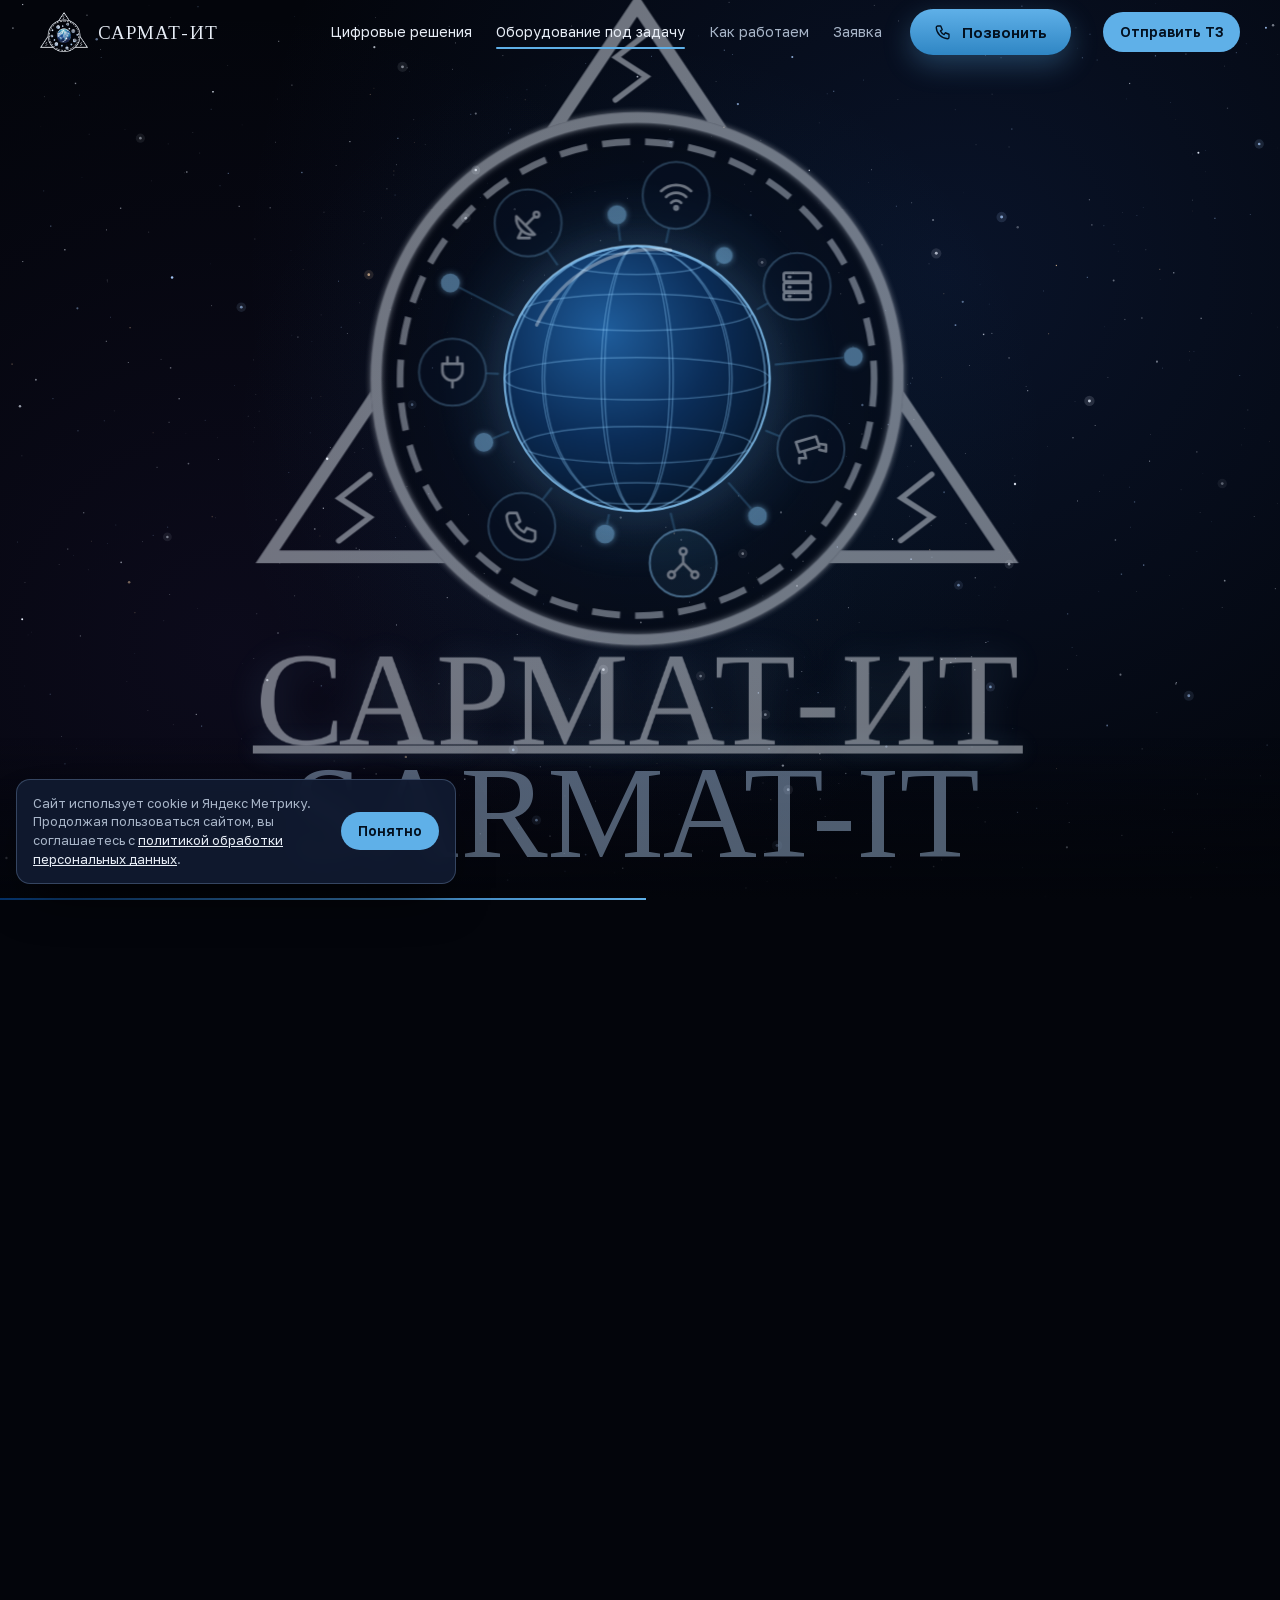
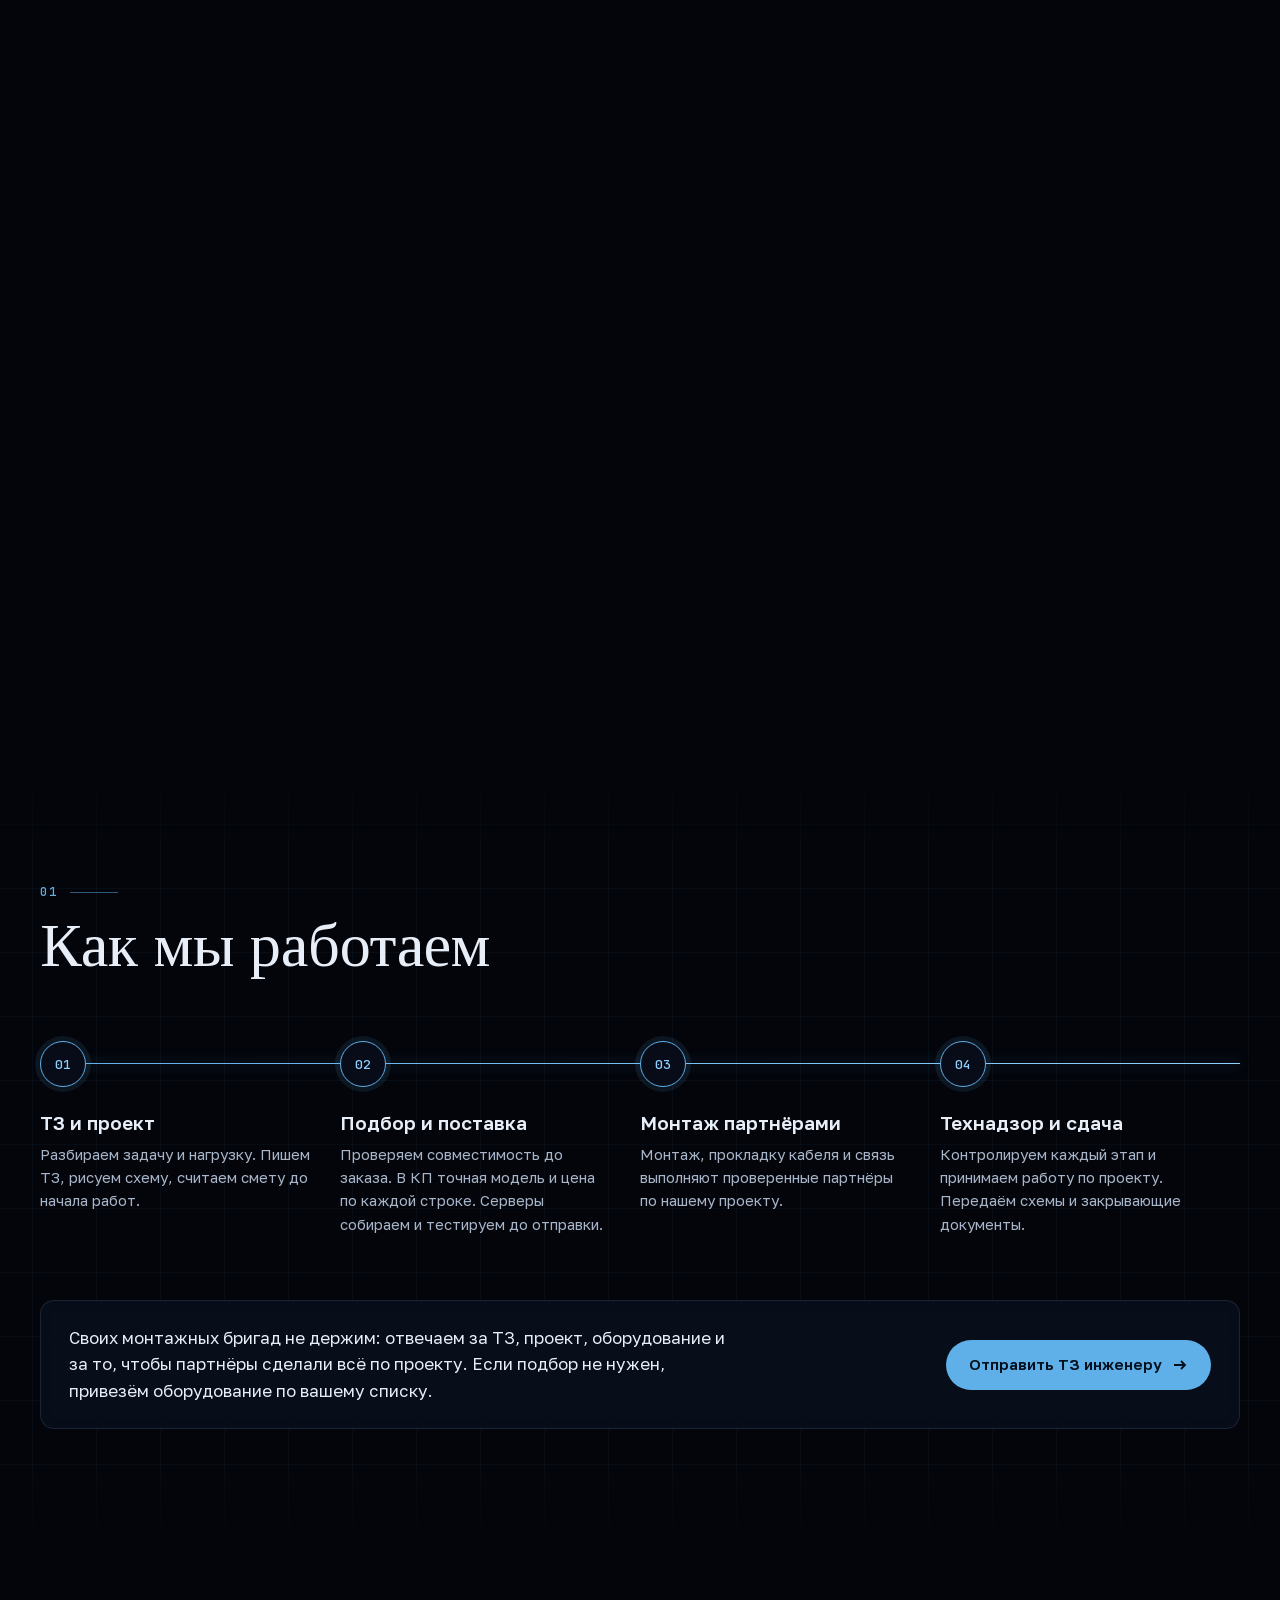
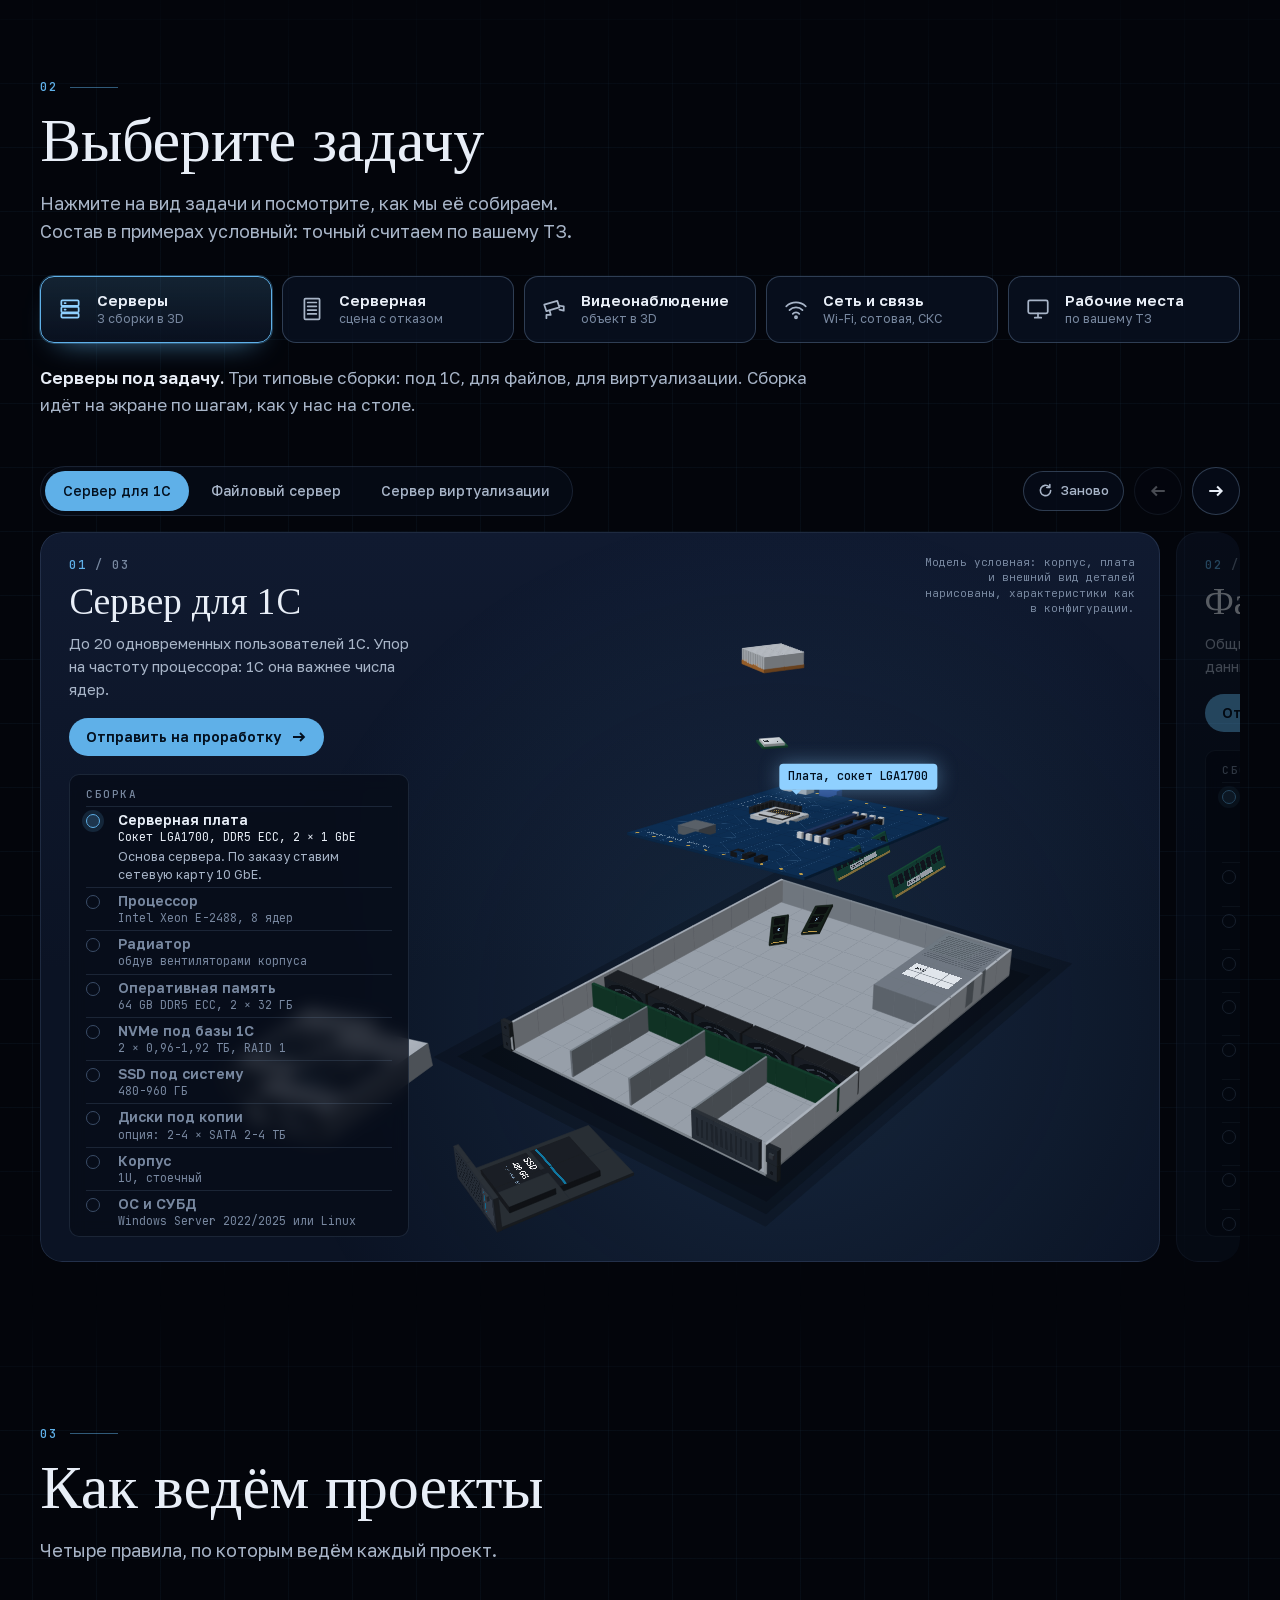
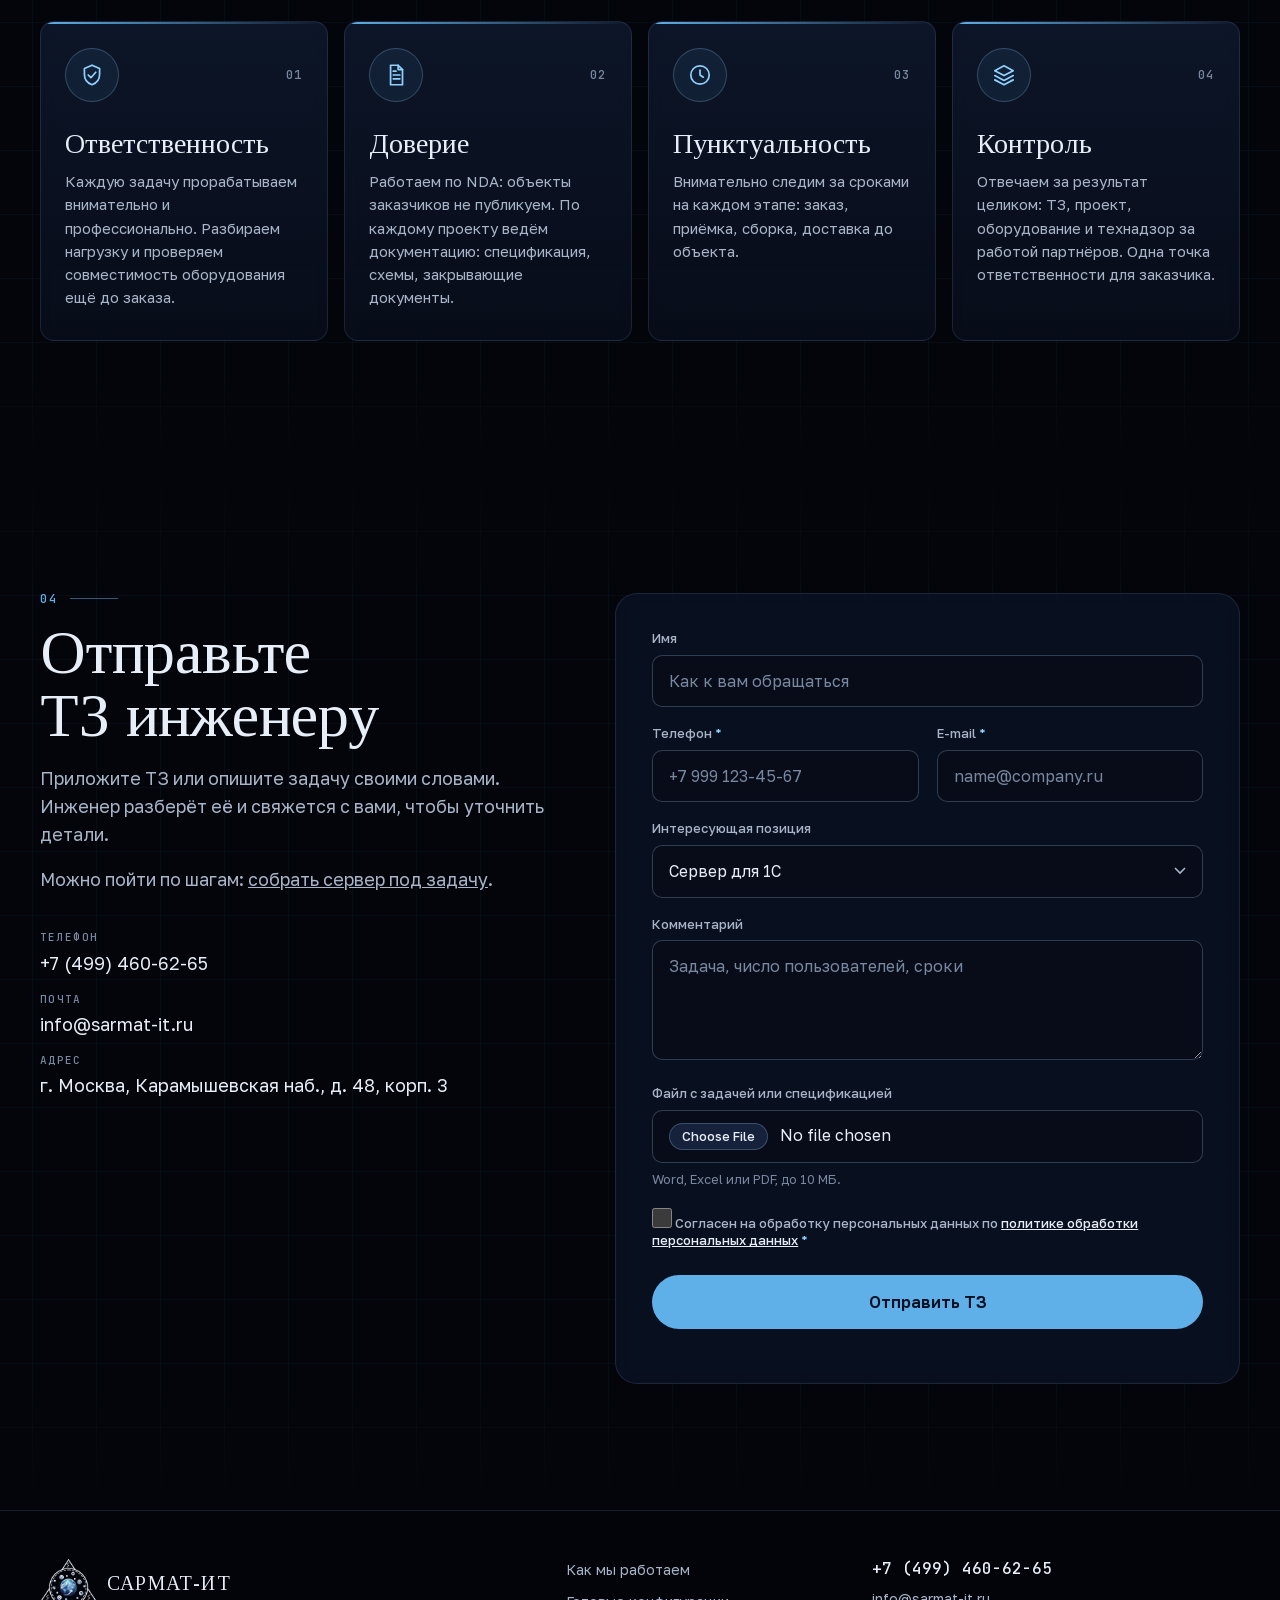
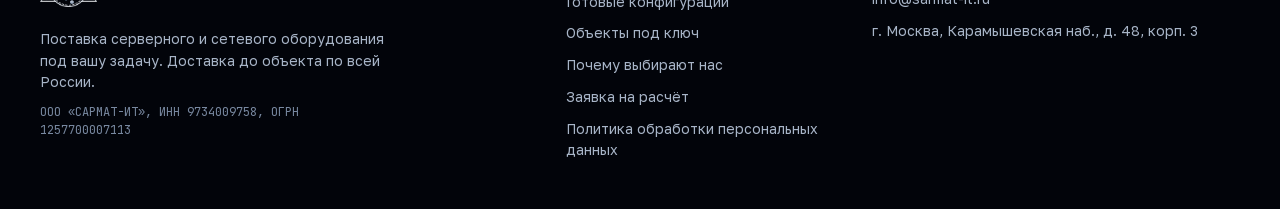
==== oborudovanie/index.html @ 5f70db78 "Превью сайта hub-2026-11 (22.11.2026) Источник: сайт/mockups/hub-2026-11/site в sarmat-it-management" ====
<!doctype html>
<html lang="ru">
<head>
<meta name="robots" content="noindex, nofollow">
<meta charset="utf-8">
<meta name="viewport" content="width=device-width,initial-scale=1,viewport-fit=cover">
<title>Сармат-ИТ: оборудование под задачу компании</title>
<meta name="description" content="Оборудование под задачу компании: серверы, серверная, видеонаблюдение, сеть и связь, рабочие места. Пишем ТЗ и проект, подбираем и поставляем, ведём технадзор за монтажом.">
<meta name="theme-color" content="#03050b">
<link rel="icon" href="favicon.ico" sizes="16x16 32x32 48x48">
<link rel="icon" href="favicon.png" type="image/png" sizes="120x120">
<link rel="apple-touch-icon" href="apple-touch-icon.png">
<script>document.documentElement.classList.add('js')</script>
<link rel="preload" href="fonts/tinos-cyrillic.woff2" as="font" type="font/woff2" crossorigin>
<link rel="preload" href="fonts/golos-text-cyrillic.woff2" as="font" type="font/woff2" crossorigin>
<link rel="stylesheet" href="styles.css?v=02ed45ba">
<script src="cookie.js?v=7b3fe5ad" defer></script>
<script>
/* hub-2026-11: пришли с другой страницы. Логотип перехода встаёт ровно на место логотипа этой страницы
   (он сразу собран, main.js: intro), дальше обычный путь: прокрутка ведёт в глобус и вниз к Земле */
window.SarmatPage = { arrive(logo, ov) {
  const own = document.querySelector('.si-logo');
  const m = own && scrollY < 40 && /translate\(([-\d.]+)px, ([-\d.]+)px\) scale\(([-\d.]+)\)/.exec(own.style.transform || '');
  ov.clear();
  if (!m) { ov.end(); return; }
  if (own) own.style.opacity = 0;
  logo.glide(+m[3], +m[1], +m[2], 700).then(() => { if (own) own.style.opacity = ''; ov.end(); });
} };
</script>
<script src="tasks.js?v=1" defer></script>
<script src="main.js?v=38cb4204" defer></script>
<script>try{if(sessionStorage.getItem('sarmat-transit')){document.documentElement.classList.add('tr-in');window.__trArrive=1}}catch(e){}setTimeout(function(){document.documentElement.classList.remove('tr-in')},2000)</script>
<link rel="stylesheet" href="../transit.css?v=2">
<script src="../sarmat-logo.js?v=1" defer></script>
<script src="../transit.js?v=2" defer></script>
</head>
<body>

<canvas id="sky" aria-hidden="true"></canvas>

<header class="hdr" id="hdr">
  <div class="hdr-in">
    <a class="brand" href="../index.html" aria-label="Сармат-ИТ, на главную">
      <img src="img/logo.png?v=09bfd983" width="48" height="40" alt="" decoding="async">
      <span>САРМАТ-ИТ</span>
    </a>
    <nav class="nav" aria-label="Разделы">
      <a class="nav-dir" href="../solutions.html">Цифровые решения</a>
      <a class="nav-dir nav-cur" href="#tasks" aria-current="page">Оборудование под задачу</a>
      <a href="#process">Как работаем</a>
      <a href="#request">Заявка</a>
    </nav>
    <!-- Вместо номера одна кнопка: нажатие сразу набирает номер -->
    <a class="hdr-call" href="tel:+74994606265" aria-label="Позвонить: +7 (499) 460-62-65">
      <svg viewBox="0 0 24 24" fill="none" stroke="currentColor" stroke-width="1.8" stroke-linecap="round" stroke-linejoin="round" aria-hidden="true"><path d="M5 4h4l2 5-2.5 1.5a11 11 0 0 0 5 5L15 13l5 2v4a2 2 0 0 1-2 2A16 16 0 0 1 3 6a2 2 0 0 1 2-2z"/></svg>
      <span>Позвонить</span>
    </a>
    <a class="btn btn-primary btn-sm hdr-req" href="#request"><span class="lg">Отправить ТЗ</span><span class="sm">ТЗ</span></a>
  </div>
</header>

<main>
  <!-- 1. HERO -->
  <section class="hero" id="hero" aria-label="Сармат-ИТ">
    <div class="si-track">
      <div class="si-stage">
        <!-- Спуск: после сборки логотипа камера влетает в глобус эмблемы и садится на Землю, в Москве -->
        <canvas class="ds-cv" aria-hidden="true"></canvas>
        <div class="si-logo" aria-hidden="true"></div>
        <div class="hero-foot"><h1 class="hero-line">Оборудование под задачу компании</h1></div>
        <div class="ds-caps" aria-hidden="true">
          <p class="ds-cap"><span class="ds-eyebrow">География</span><span class="ds-line">Доставка до объекта по всей России</span></p>
          <p class="ds-cap"><span class="ds-eyebrow">55°45′ с. ш., 37°37′ в. д.</span><span class="ds-line">Москва</span></p>
          <p class="ds-cap ds-cap-land"><span class="ds-eyebrow">Посадка</span><span class="ds-line">Ближе к делу</span></p>
        </div>
        <!-- Подсказка появляется, когда логотип собрался. Жест или нажатие проигрывает главу до «Как мы работаем» (main.js, hero) -->
        <button class="si-hint" type="button" aria-label="Дальше: как мы работаем">
          <span class="si-hint-ico" aria-hidden="true"><i></i><i></i><i></i></span>
          <span class="si-hint-txt t-touch" aria-hidden="true">Проведите снизу вверх</span>
          <span class="si-hint-txt t-mouse" aria-hidden="true">Листайте вниз</span>
        </button>
        <div class="si-bar" aria-hidden="true"></div>
      </div>
    </div>
  </section>
  <div class="first-screen-end" id="firstScreenEnd" aria-hidden="true"></div>

  <!-- 2. PROCESS -->
  <section class="sec" id="process" aria-labelledby="process-title">
    <div class="wrap">
      <div class="eyebrow" aria-hidden="true">01</div>
      <h2 class="h2" id="process-title">Как мы работаем</h2>
      <ol class="steps4" id="steps4">
        <li class="st"><div class="num" aria-hidden="true">01</div><h3>ТЗ и проект</h3><p>Разбираем задачу и нагрузку. Пишем ТЗ, рисуем схему, считаем смету до начала работ.</p></li>
        <li class="st"><div class="num" aria-hidden="true">02</div><h3>Подбор и поставка</h3><p>Проверяем совместимость до заказа. В КП точная модель и цена по каждой строке. Серверы собираем и тестируем до отправки.</p></li>
        <li class="st"><div class="num" aria-hidden="true">03</div><h3>Монтаж партнёрами</h3><p>Монтаж, прокладку кабеля и связь выполняют проверенные партнёры по нашему проекту.</p></li>
        <li class="st"><div class="num" aria-hidden="true">04</div><h3>Технадзор и сдача</h3><p>Контролируем каждый этап и принимаем работу по проекту. Передаём схемы и закрывающие документы.</p></li>
      </ol>
      <div class="deliv">
        <p>Своих монтажных бригад не держим: отвечаем за ТЗ, проект, оборудование и за то, чтобы партнёры сделали всё по проекту. Если подбор не нужен, привезём оборудование по вашему списку.</p>
        <a class="btn btn-primary" href="#request">Отправить ТЗ инженеру <svg viewBox="0 0 16 16" aria-hidden="true"><path d="M2 8h11M9 4l4 4-4 4" fill="none" stroke="currentColor" stroke-width="1.8"/></svg></a>
      </div>
    </div>
  </section>

  <!-- 3. ВИДЫ ЗАДАЧ. Переключатель: нажали вид задачи, ниже открываются наши сборки (tasks.js).
       Серверы, серверная и видео: 3D-сцены боевого сайта. Сеть и связь, рабочие места: схема и состав работ.
       Монтаж, прокладка, сеть и связь у партнёров, наша роль ТЗ, проект, поставка, технадзор (Антон, 22.11.2026) -->
  <section class="sec sec-catalog" id="tasks" aria-labelledby="tasks-title">
    <div class="wrap">
      <div class="eyebrow" aria-hidden="true">02</div>
      <h2 class="h2" id="tasks-title">Выберите задачу</h2>
      <p class="lede">Нажмите на вид задачи и посмотрите, как мы её собираем. Состав в примерах условный: точный считаем по вашему ТЗ.</p>
      <div class="tk-tabs" role="tablist" aria-label="Виды задач">
        <button class="tk-tab" type="button" role="tab" id="tab-catalog" aria-controls="catalog" aria-selected="true"><svg viewBox="0 0 24 24" aria-hidden="true"><rect x="4" y="4" width="16" height="5" rx="1"/><rect x="4" y="10" width="16" height="5" rx="1"/><rect x="4" y="16" width="16" height="4" rx="1"/><path d="M7 6.5h1M7 12.5h1"/></svg><b>Серверы</b><span>3 сборки в 3D</span></button>
        <button class="tk-tab" type="button" role="tab" id="tab-turnkey" aria-controls="turnkey" aria-selected="false" tabindex="-1"><svg viewBox="0 0 24 24" aria-hidden="true"><rect x="5" y="2.5" width="14" height="19" rx="1"/><path d="M8 6h8M8 9.5h8M8 13h8M8 16.5h8"/></svg><b>Серверная</b><span>сцена с отказом</span></button>
        <button class="tk-tab" type="button" role="tab" id="tab-video" aria-controls="video" aria-selected="false" tabindex="-1"><svg viewBox="0 0 24 24" aria-hidden="true"><path d="M3 8l12-3.5 2 6L5 14z"/><path d="M17 9l4 .5v4l-4-1"/><path d="M8 13.5l1 4H5v3"/></svg><b>Видеонаблюдение</b><span>объект в 3D</span></button>
        <button class="tk-tab" type="button" role="tab" id="tab-net" aria-controls="net" aria-selected="false" tabindex="-1"><svg viewBox="0 0 24 24" aria-hidden="true"><path d="M3 9.5a13 13 0 0 1 18 0"/><path d="M6 13a8.5 8.5 0 0 1 12 0"/><path d="M9 16.5a4 4 0 0 1 6 0"/><circle cx="12" cy="19.6" r="1"/></svg><b>Сеть и связь</b><span>Wi-Fi, сотовая, СКС</span></button>
        <button class="tk-tab" type="button" role="tab" id="tab-workplaces" aria-controls="workplaces" aria-selected="false" tabindex="-1"><svg viewBox="0 0 24 24" aria-hidden="true"><rect x="3" y="4" width="18" height="12" rx="1.5"/><path d="M9 20h6M12 16v4"/></svg><b>Рабочие места</b><span>по вашему ТЗ</span></button>
      </div>

      <div class="tk-panel" id="catalog" role="tabpanel" aria-labelledby="tab-catalog">
        <p class="tk-lede"><b>Серверы под задачу.</b> Три типовые сборки: под 1С, для файлов, для виртуализации. Сборка идёт на экране по шагам, как у нас на столе.</p>
      <!-- Галерея: вкладки и стрелки строит main.js (gallery). Все карточки: одна и та же 3D-сцена (serverScene), модели и тайминги в SCENES.
           Сборка идёт сама, когда карточка открыта и на экране. Без JS карточки стоят списком, шаги видны.
           Источники характеристик: mockups/configurations.md -->
      <div class="gal" id="gal1" aria-label="Готовые конфигурации">
        <div class="gal-view"><div class="gal-track">
        <!-- card 1. Конфигурация от Антона 29.09.2026: 8-12 ядер от 3,0 ГГц, 64 ГБ ECC (до 128), 2 × NVMe под базы, SSD под ОС, опционально SATA под копии, 2 × 1 GbE.
             Процессор для модели: Xeon E-2488 (intel.com: 8/16, 3,2-5,6 ГГц, 24 МБ, 95 Вт, LGA1700, DDR5-4800 ECC, до 128 ГБ). Корпус 1U условный -->
        <article class="gal-card sc" id="card1" data-tab="Сервер для 1С" data-short="1С" data-scene="c1" aria-labelledby="card1-title">
          <canvas role="img" aria-label="Трёхмерная модель сервера для 1С: детали встают на места по шагам"></canvas>
          <div class="bar" aria-hidden="true"></div>
          <p class="model-note">Модель условная: корпус, плата и внешний вид деталей нарисованы, характеристики как в конфигурации.</p>
          <div class="sc-side">
            <div class="sc-head">
              <div class="card-num">01 <span>/ 03</span></div>
              <h3 class="card-title" id="card1-title">Сервер для 1С</h3>
              <p class="card-desc">До 20 одновременных пользователей 1С. Упор на частоту процессора: 1С она важнее числа ядер.</p>
              <button class="btn btn-primary btn-sm js-pick" type="button" data-pos="Сервер для 1С">Отправить на проработку <svg viewBox="0 0 16 16" aria-hidden="true"><path d="M2 8h11M9 4l4 4-4 4" fill="none" stroke="currentColor" stroke-width="1.8"/></svg></button>
            </div>
            <div class="build">
              <h4 class="build-title">Сборка</h4>
              <ol class="steps">
                <li class="step" data-key="board"><div class="dot" aria-hidden="true"></div><div><b>Серверная плата</b><span>Сокет LGA1700, DDR5 ECC, 2 × 1 GbE</span></div><small>Основа сервера. По заказу ставим сетевую карту 10 GbE.</small></li>
                <li class="step" data-key="cpu"><div class="dot" aria-hidden="true"></div><div><b>Процессор</b><span>Intel Xeon E-2488, 8 ядер</span></div><small>8 ядер, 16 потоков, 3,2-5,6 ГГц. Под задачу подойдёт и Xeon Silver или Gold на 8-12 ядер от 3 ГГц.</small></li>
                <li class="step" data-key="cooler"><div class="dot" aria-hidden="true"></div><div><b>Радиатор</b><span>обдув вентиляторами корпуса</span></div><small>Держит высокую частоту процессора под нагрузкой 1С.</small></li>
                <li class="step" data-key="ram"><div class="dot" aria-hidden="true"></div><div><b>Оперативная память</b><span>64 GB DDR5 ECC, 2 × 32 ГБ</span></div><small>ECC исправляет ошибки памяти на лету. Расширяется до 128 ГБ.</small></li>
                <li class="step" data-key="nvme"><div class="dot" aria-hidden="true"></div><div><b>NVMe под базы 1С</b><span>2 × 0,96-1,92 ТБ, RAID 1</span></div><small>Базы и файлы 1С на быстрых дисках в зеркале: отказ одного не останавливает работу.</small></li>
                <li class="step" data-key="ssd"><div class="dot" aria-hidden="true"></div><div><b>SSD под систему</b><span>480-960 ГБ</span></div><small>Операционная система отдельно от баз.</small></li>
                <li class="step" data-key="hdd"><div class="dot" aria-hidden="true"></div><div><b>Диски под копии</b><span>опция: 2-4 × SATA 2-4 ТБ</span></div><small>Резервные копии баз хранятся на отдельных дисках.</small></li>
                <li class="step" data-key="lid"><div class="dot" aria-hidden="true"></div><div><b>Корпус</b><span>1U, стоечный</span></div><small>Крышка закрыта, сервер готов к установке в стойку.</small></li>
                <li class="step" data-key="os"><div class="dot" aria-hidden="true"></div><div><b>ОС и СУБД</b><span>Windows Server 2022/2025 или Linux</span></div><small>СУБД PostgreSQL или MS SQL, по лицензии заказчика.</small></li>
              </ol>
            </div>
          </div>
          <div class="tag" aria-hidden="true"></div>
          <div class="boot" aria-hidden="true">
            <div class="os">1С:Предприятие <em class="bootState">загрузка</em></div>
            <div class="pbar"><i></i></div>
            <div class="bootText">Подготовка системы</div>
            <ul class="bootList"></ul>
          </div>
        </article>

        <!-- card 2. Примерная конфигурация под сайт, 28.09.2026. E-2336: intel.com. RAID 10 вместо RAID 5: правка Антона 29.09.2026. Открыто: ОС -->
        <article class="gal-card sc" id="card2" data-tab="Файловый сервер" data-short="Файловый" data-scene="fs" aria-labelledby="card2-title">
          <canvas role="img" aria-label="Трёхмерная модель файлового сервера: детали встают на места по шагам, в конце показан отказ и замена диска"></canvas>
          <div class="bar" aria-hidden="true"></div>
          <p class="model-note">Модель условная: корпус, плата и внешний вид деталей нарисованы, характеристики как в конфигурации.</p>
          <div class="sc-side">
            <div class="sc-head">
              <div class="card-num">02 <span>/ 03</span></div>
              <h3 class="card-title" id="card2-title">Файловый сервер</h3>
              <p class="card-desc">Общие папки для офиса. 16 ТБ под файлы, данные сохраняются при отказе диска.</p>
              <button class="btn btn-primary btn-sm js-pick" type="button" data-pos="Файловый сервер">Отправить на проработку <svg viewBox="0 0 16 16" aria-hidden="true"><path d="M2 8h11M9 4l4 4-4 4" fill="none" stroke="currentColor" stroke-width="1.8"/></svg></button>
            </div>
            <div class="build">
              <h4 class="build-title">Сборка</h4>
              <ol class="steps">
                <li class="step" data-key="board"><div class="dot" aria-hidden="true"></div><div><b>Серверная плата</b><span>Чипсет C252, сокет LGA1200, 2 канала DDR4</span></div><small>Основа сервера в корпусе 2U на 8 дисков.</small></li>
                <li class="step" data-key="cpu"><div class="dot" aria-hidden="true"></div><div><b>Процессор и радиатор</b><span>Intel Xeon E-2336, 6 ядер</span></div><small>6 ядер, 12 потоков, 2,9-4,8 ГГц. Поддерживает память ECC.</small></li>
                <li class="step" data-key="ram"><div class="dot" aria-hidden="true"></div><div><b>Оперативная память</b><span>32 GB DDR4 ECC, 2 × 16 ГБ</span></div><small>По модулю на каждый из двух каналов процессора, без потери пропускной способности.</small></li>
                <li class="step" data-key="raid"><div class="dot" aria-hidden="true"></div><div><b>RAID-контроллер</b><span>Аппаратный, с кэшем</span></div><small>Собирает диски в массив без нагрузки на процессор. Кэш защищён от отключения питания.</small></li>
                <li class="step" data-key="nic"><div class="dot" aria-hidden="true"></div><div><b>Сетевая карта</b><span>2 × 10 Гбит/с</span></div><small>Два порта: можно объединить для скорости или развести на два коммутатора.</small></li>
                <li class="step" data-key="ssd"><div class="dot" aria-hidden="true"></div><div><b>Системные SSD</b><span>2 × 480 GB, RAID 1</span></div><small>Windows на зеркале из двух SSD. Отказ одного не останавливает сервер.</small></li>
                <li class="step" data-key="hdd"><div class="dot" aria-hidden="true"></div><div><b>Диски под файлы</b><span>4 × 8 TB HDD, RAID 10</span></div><small>16 ТБ под файлы. Переживает отказ любого диска, после замены массив восстанавливается быстрее, чем RAID 5. 4 отсека свободны.</small></li>
                <li class="step" data-key="psu"><div class="dot" aria-hidden="true"></div><div><b>Блоки питания</b><span>2 шт, горячая замена</span></div><small>Если один блок откажет, сервер работает на втором. Замена без выключения.</small></li>
                <li class="step" data-key="lid"><div class="dot" aria-hidden="true"></div><div><b>Корпус</b><span>2U, стоечный</span></div><small>Крышка закрыта, сервер готов к установке в стойку.</small></li>
                <li class="step" data-key="os"><div class="dot" aria-hidden="true"></div><div><b>Windows Server 2025</b><span>общие папки, теневые копии</span></div><small>Доступ по отделам. Прошлую версию файла сотрудник восстанавливает сам.</small></li>
              </ol>
            </div>
          </div>
          <div class="tag" aria-hidden="true"></div>
          <div class="boot" aria-hidden="true">
            <div class="os">Windows Server 2025 <em class="bootState">загрузка</em></div>
            <div class="pbar"><i></i></div>
            <div class="bootText">Подготовка системы</div>
            <ul class="bootList"></ul>
          </div>
        </article>

        <!-- card 3. Основа: узел Hyper-V из нашей сделки 09.2026 (docs/03-deals/.../конфигурация.md). Память и ВМ по расчёту Антона 29.09.2026: 8 + 32 + 48 = 88 ГБ, с запасом 128 ГБ. Имя заказчика на сайт не выносим -->
        <article class="gal-card sc" id="card3" data-tab="Сервер виртуализации" data-short="Виртуализация" data-scene="vs" aria-labelledby="card3-title">
          <canvas role="img" aria-label="Трёхмерная модель сервера виртуализации: детали встают на места, в конце над сервером появляются виртуальные машины"></canvas>
          <div class="bar" aria-hidden="true"></div>
          <p class="model-note">Модель условная: корпус, плата и внешний вид деталей нарисованы, характеристики как в конфигурации.</p>
          <div class="sc-side">
            <div class="sc-head">
              <div class="card-num">03 <span>/ 03</span></div>
              <h3 class="card-title" id="card3-title">Сервер виртуализации</h3>
              <p class="card-desc">Домен, сервер 1С и СУБД на одном сервере, каждая система в своей виртуальной машине. 16 быстрых ядер, второй процессор и память добавляются без замены сервера.</p>
              <button class="btn btn-primary btn-sm js-pick" type="button" data-pos="Сервер виртуализации">Отправить на проработку <svg viewBox="0 0 16 16" aria-hidden="true"><path d="M2 8h11M9 4l4 4-4 4" fill="none" stroke="currentColor" stroke-width="1.8"/></svg></button>
            </div>
            <div class="build">
              <h4 class="build-title">Сборка</h4>
              <ol class="steps">
                <li class="step" data-key="board"><div class="dot" aria-hidden="true"></div><div><b>Двухпроцессорная плата</b><span>2 сокета, DDR5 RDIMM</span></div><small>Основа сервера 2U. Занят один сокет, второй оставлен под рост.</small></li>
                <li class="step" data-key="cpu"><div class="dot" aria-hidden="true"></div><div><b>Процессор и радиатор</b><span>Intel Xeon Gold 6544Y, 16 ядер</span></div><small>16 ядер, 32 потока, 3,6-4,1 ГГц: высокая частота на ядро нужна 1С. Под 270 Вт стоит усиленный радиатор.</small></li>
                <li class="step" data-key="ram"><div class="dot" aria-hidden="true"></div><div><b>Оперативная память</b><span>128 GB DDR5 ECC, 8 × 16 ГБ</span></div><small>Расчёт: машины 8 + 32 + 48 = 88 ГБ, с запасом 128 ГБ. По модулю на каждый из 8 каналов процессора.</small></li>
                <li class="step" data-key="boss"><div class="dot" aria-hidden="true"></div><div><b>Загрузочный модуль</b><span>2 × 960 GB NVMe M.2, RAID 1</span></div><small>Гипервизор на отдельном зеркале. Передние отсеки остаются под данные.</small></li>
                <li class="step" data-key="raid"><div class="dot" aria-hidden="true"></div><div><b>RAID-контроллер</b><span>С кэшем и защитой кэша</span></div><small>Держит массив под машины и базы. Кэш защищён от отключения питания.</small></li>
                <li class="step" data-key="nic"><div class="dot" aria-hidden="true"></div><div><b>Сеть</b><span>2 × 10/25 GbE SFP28</span></div><small>Трафик машин, реплики и резервных копий разводим по отдельным виртуальным сетям (VLAN).</small></li>
                <li class="step" data-key="ssd"><div class="dot" aria-hidden="true"></div><div><b>SSD под машины и базы</b><span>4 × 1,92 TB, RAID 10</span></div><small>3,84 ТБ, диски рассчитаны на частую перезапись под базы. 12 отсеков свободны. Резервные копии держим на отдельном хранилище, не на этом сервере.</small></li>
                <li class="step" data-key="psu"><div class="dot" aria-hidden="true"></div><div><b>Блоки питания</b><span>2 шт, горячая замена</span></div><small>Если один блок откажет, сервер работает на втором. Замена без выключения.</small></li>
                <li class="step" data-key="lid"><div class="dot" aria-hidden="true"></div><div><b>Корпус</b><span>2U, стоечный</span></div><small>Крышка закрыта, сервер готов к установке в стойку.</small></li>
                <li class="step" data-key="os"><div class="dot" aria-hidden="true"></div><div><b>3 виртуальные машины</b><span>Hyper-V, Windows Server 2025</span></div><small>Контроллер домена: 2 vCPU, 8 ГБ. Сервер 1С: 6 vCPU, 32 ГБ. СУБД PostgreSQL или MS SQL: 4 vCPU, 48 ГБ.</small></li>
              </ol>
            </div>
          </div>
          <div class="tag" aria-hidden="true"></div>
          <div class="boot" aria-hidden="true">
            <div class="os">Windows Server 2025, Hyper-V <em class="bootState">загрузка</em></div>
            <div class="pbar"><i></i></div>
            <div class="bootText">Подготовка системы</div>
            <ul class="bootList"></ul>
          </div>
        </article>
        </div></div>
      </div>
      </div>

      <div class="tk-panel" id="turnkey" role="tabpanel" aria-labelledby="tab-turnkey" hidden>
        <p class="tk-lede"><b>Серверная целиком.</b> Пример из нашего КП по ТЗ: стойка, серверы, хранилище копий, сеть и 50 рабочих мест. В конце сцены отказ одного сервера и переход на второй.</p>
        <div class="gal gal-one" id="gal2" aria-label="Серверная">
        <div class="gal-view"><div class="gal-track">
        <!-- card 4. Объект из нашего КП по ТЗ (сделка 2026-09, КП v3, схема «Архитектура» и таблица отказов). Заказчика, цены и даты на сайт не выносим.
             Факты: стойка 42U, ИБП онлайн 6 кВА, 2 сервера Hyper-V (16 ядер, 256 ГБ), NAS 2U 6 × 8 ТБ RAID 6 (32 ТБ, рост до 80), 2 коммутатора L3 10 GbE,
             межсетевой экран, 50 ПК. ВМ: DC01/DC02, APP01 (1С и файлы, Hyper-V Replica 5 мин), DB01/DB02 (PostgreSQL на Linux, потоковая реплика), MON01. Переключение при отказе вручную -->
        <article class="gal-card sc" id="card4" data-tab="Серверная" data-short="Серверная" data-scene="rk" aria-labelledby="card4-title">
          <canvas role="img" aria-label="Трёхмерная модель серверной: стойка заполняется оборудованием, подключаются рабочие места, в конце отказ одного сервера и запуск копии на втором"></canvas>
          <div class="bar" aria-hidden="true"></div>
          <p class="model-note">Модель условная: пропорции и внешний вид оборудования нарисованы, состав как в КП.</p>
          <div class="sc-side">
            <div class="sc-head">
              
              <h3 class="card-title" id="card4-title">Серверная под ключ</h3>
              <p class="card-desc">Пример из нашего КП по ТЗ: 50 рабочих мест, 1С на 20 пользователей. Запас до 200 пользователей без замены серверов.</p>
              <button class="btn btn-primary btn-sm js-pick" type="button" data-pos="Серверная под ключ">Отправить на проработку <svg viewBox="0 0 16 16" aria-hidden="true"><path d="M2 8h11M9 4l4 4-4 4" fill="none" stroke="currentColor" stroke-width="1.8"/></svg></button>
            </div>
            <div class="build">
              <h4 class="build-title">Монтаж</h4>
              <ol class="steps">
                <li class="step" data-key="rack"><div class="dot" aria-hidden="true"></div><div><b>Стойка</b><span>19", 42U</span></div><small>Оборудование займёт меньше половины юнитов, остальное под рост.</small></li>
                <li class="step" data-key="ups"><div class="dot" aria-hidden="true"></div><div><b>ИБП</b><span>онлайн, 6 кВА</span></div><small>У каждого сервера два блока питания на разные линии. При долгом отключении серверы выключаются штатно.</small></li>
                <li class="step" data-key="srv"><div class="dot" aria-hidden="true"></div><div><b>Серверы HV01 и HV02</b><span>Hyper-V, 16 ядер, 256 ГБ</span></div><small>Два одинаковых сервера: каждый может принять нагрузку второго.</small></li>
                <li class="step" data-key="nas"><div class="dot" aria-hidden="true"></div><div><b>Хранилище копий</b><span>NAS 2U, 6 × 8 ТБ, RAID 6</span></div><small>32 ТБ под резервные копии, рост до 80 ТБ. Отдельный сегмент сети, копию нельзя стереть до срока.</small></li>
                <li class="step" data-key="net"><div class="dot" aria-hidden="true"></div><div><b>Ядро сети и защита</b><span>2 коммутатора L3 10 GbE, межсетевой экран</span></div><small>Коммутаторы работают как один: отказ одного не рвёт связь. Экран закрывает вход из интернета и делит сеть на сегменты.</small></li>
                <li class="step" data-key="pcs"><div class="dot" aria-hidden="true"></div><div><b>50 рабочих мест</b><span>вход под доменной учётной записью</span></div><small>Вводим ПК в домен и переносим профили. Диски и доступ к 1С выдаются по группам.</small></li>
                <li class="step" data-key="vms"><div class="dot" aria-hidden="true"></div><div><b>Виртуальные машины</b><span>домен, 1С и файлы, база, мониторинг</span></div><small>DC01 и DC02 на разных серверах. База 1С в отдельной машине на Linux, реплика на втором сервере отстаёт на секунды. Копия APP01 с 1С и файлами обновляется каждые 5 минут.</small></li>
                <li class="step" data-key="fail"><div class="dot" aria-hidden="true"></div><div><b>Проверка отказа</b><span>HV01 выключен</span></div><small>Переводим базу на реплику DB02 и запускаем копию APP01 на HV02. База теряет секунды, файлы не больше 5 минут. Домен работает на DC02.</small></li>
              </ol>
            </div>
          </div>
          <div class="tag" aria-hidden="true"></div>
          <div class="boot" aria-hidden="true">
            <div class="os">Hyper-V, 2 сервера <em class="bootState">проверка</em></div>
            <div class="pbar"><i></i></div>
            <div class="bootText">Запуск машин</div>
            <ul class="bootList"></ul>
          </div>
        </article>

        </div></div>
        </div>
      </div>

      <div class="tk-panel" id="video" role="tabpanel" aria-labelledby="tab-video" hidden>
        <p class="tk-lede"><b>Видеонаблюдение.</b> Обследуем зону, проектируем расстановку камер и запись. Монтаж выполняют партнёры под нашим технадзором.</p>
        <div class="gal gal-one" id="gal3" aria-label="Видеонаблюдение">
        <div class="gal-view"><div class="gal-track">
        <!-- card 5. Видеонаблюдение: объект условный, без марок и цифр (решение Антона 28.09.2026).
             TODO: состав услуги (IP или аналог, регистратор или сервер с ПО), марки, реальные объекты. -->
        <article class="gal-card sc" id="card5" data-tab="Видеонаблюдение" data-short="Видеонаблюдение" data-scene="cv" aria-labelledby="card5-title">
          <canvas role="img" aria-label="Трёхмерный план объекта: расстановка камер с секторами обзора, прокладка кабеля к шкафу, запуск записи"></canvas>
          <div class="bar" aria-hidden="true"></div>
          <p class="model-note">Объект на схеме условный: планировка и число камер для примера.</p>
          <div class="sc-side">
            <div class="sc-head">
              
              <h3 class="card-title" id="card5-title">Видеонаблюдение под ключ</h3>
              <p class="card-desc">Проектируем систему, подбираем камеры и запись. Монтаж выполняют партнёры, мы ведём технадзор и сдаём с документами.</p>
              <button class="btn btn-primary btn-sm js-pick" type="button" data-pos="Видеонаблюдение">Отправить на проработку <svg viewBox="0 0 16 16" aria-hidden="true"><path d="M2 8h11M9 4l4 4-4 4" fill="none" stroke="currentColor" stroke-width="1.8"/></svg></button>
            </div>
            <div class="build">
              <h4 class="build-title">Работы</h4>
              <ol class="steps">
                <li class="step" data-key="obj"><div class="dot" aria-hidden="true"></div><div><b>Обследование</b><span>зоны контроля</span></div><small>Отмечаем, что нужно видеть: входы, склад, ворота, парковку.</small></li>
                <li class="step" data-key="cams"><div class="dot" aria-hidden="true"></div><div><b>Проект и камеры</b><span>сектор обзора у каждой</span></div><small>Для каждой зоны подбираем камеру и угол обзора. Слепые зоны видно на схеме до монтажа.</small></li>
                <li class="step" data-key="cable"><div class="dot" aria-hidden="true"></div><div><b>Прокладка кабеля</b><span>по стенам и лоткам</span></div><small>Партнёры ведут трассы от камер к шкафу по нашему проекту.</small></li>
                <li class="step" data-key="cab"><div class="dot" aria-hidden="true"></div><div><b>Шкаф и запись</b><span>коммутатор, запись, ИБП</span></div><small>Архив пишется в шкафу на регистратор или сервер. ИБП держит запись при отключении света, пока хватает батарей.</small></li>
                <li class="step" data-key="launch"><div class="dot" aria-hidden="true"></div><div><b>Запуск</b><span>все камеры на одном экране</span></div><small>Настраиваем углы обзора и архив, проверяем изображение с каждой камеры.</small></li>
                <li class="step" data-key="hand"><div class="dot" aria-hidden="true"></div><div><b>Сдача</b><span>доступ с телефона, схема</span></div><small>Настраиваем просмотр с телефона, передаём схему расстановки камер и трасс.</small></li>
              </ol>
            </div>
          </div>
          <div class="tag" aria-hidden="true"></div>
          <div class="boot" aria-hidden="true">
            <div class="os">Видеонаблюдение <em class="bootState">запуск</em></div>
            <div class="pbar"><i></i></div>
            <div class="bootText">Подключение камер</div>
            <ul class="bootList"></ul>
          </div>
        </article>
        </div></div>
        </div>
      </div>

      <div class="tk-panel" id="net" role="tabpanel" aria-labelledby="tab-net" hidden>
        <div class="tk-split">
          <div>
            <p class="tk-lede"><b>Сеть и связь.</b> Беспроводной доступ, усиление сотового сигнала, кабельная сеть в офисе (СКС).</p>
            <ol class="tk-steps">
              <li><b>Обследование</b><span>Где нужен сигнал, сколько рабочих мест, где поставить шкаф.</span></li>
              <li><b>ТЗ и проект</b><span>Схема точек доступа и трасс, состав оборудования, смета.</span></li>
              <li><b>Монтаж партнёрами</b><span>Прокладку и монтаж выполняют наши партнёры по проекту.</span></li>
              <li><b>Технадзор и приёмка</b><span>Проверяем сигнал и каждую линию, сдаём схему сети.</span></li>
            </ol>
            <a class="btn btn-primary" href="#request" data-pos="Сеть и связь">Отправить ТЗ <svg viewBox="0 0 16 16" aria-hidden="true"><path d="M2 8h11M9 4l4 4-4 4" fill="none" stroke="currentColor" stroke-width="1.8"/></svg></a>
          </div>
          <figure class="tk-fig"><svg class="tk-scheme" viewBox="0 0 560 300" role="img" aria-label="Схема офиса: шкаф связи, кабельная сеть к рабочим местам, точки Wi-Fi и усилитель сотового сигнала">
              <rect x="10" y="10" width="540" height="280" rx="14" class="sc-wall"/>
              <path d="M200 10v120M200 190v100M380 10v280" class="sc-wall"/>
              <rect x="30" y="200" width="60" height="70" rx="6" class="sc-rack"/><text x="60" y="290" class="sc-t">шкаф</text>
              <path d="M90 235H160V60h70M160 235h80v30h120M300 235V150h160V60" class="sc-cable"/>
              <g class="sc-pc"><rect x="230" y="48" width="34" height="24" rx="3"/><rect x="360" y="253" width="34" height="24" rx="3"/><rect x="450" y="48" width="34" height="24" rx="3"/></g>
              <g class="sc-ap"><circle cx="120" cy="80" r="7"/><circle cx="300" cy="150" r="7"/><circle cx="470" cy="200" r="7"/></g>
              <g class="sc-wave"><circle cx="120" cy="80" r="26"/><circle cx="120" cy="80" r="46"/><circle cx="300" cy="150" r="26"/><circle cx="300" cy="150" r="46"/><circle cx="470" cy="200" r="26"/><circle cx="470" cy="200" r="46"/></g>
              <path d="M520 40v40M510 50l10-10 10 10" class="sc-cell"/><text x="506" y="62" class="sc-t" text-anchor="end">сотовая</text>
              <text x="120" y="140" class="sc-t" text-anchor="middle">Wi-Fi</text><text x="226" y="225" class="sc-t">СКС</text>
            </svg><figcaption>Схема для примера: планировка условная.</figcaption></figure>
        </div>
      </div>

      <div class="tk-panel" id="workplaces" role="tabpanel" aria-labelledby="tab-workplaces" hidden>
        <div class="tk-split">
          <div>
            <p class="tk-lede"><b>Рабочие места под задачу компании.</b> Готового списка нет: каждое место собираем под то, чем занят сотрудник.</p>
            <ol class="tk-steps">
              <li><b>Берём ваше ТЗ</b><span>Кто работает, в каких программах, что нужно на столе.</span></li>
              <li><b>Разбираем по ролям</b><span>Каждой роли свой комплект: компьютер, монитор, телефон, периферия.</span></li>
              <li><b>Подбираем и поставляем</b><span>Проверяем, что всё совместимо с вашими программами и сетью.</span></li>
              <li><b>Подключаем к работе</b><span>Вход под учётной записью, доступ к нужным программам и папкам.</span></li>
            </ol>
            <a class="btn btn-primary" href="#request" data-pos="Рабочие места">Отправить ТЗ <svg viewBox="0 0 16 16" aria-hidden="true"><path d="M2 8h11M9 4l4 4-4 4" fill="none" stroke="currentColor" stroke-width="1.8"/></svg></a>
          </div>
          <figure class="tk-fig tk-roles" aria-label="ТЗ разбирается по ролям, каждой роли свой комплект">
            <div class="rl-src"><span>ТЗ заказчика</span></div>
            <div class="rl-arrows" aria-hidden="true"></div>
            <div class="rl-row">
              <div class="rl"><b>Роль 1</b><i></i><i></i><i></i></div>
              <div class="rl"><b>Роль 2</b><i></i><i></i></div>
              <div class="rl"><b>Роль 3</b><i></i><i></i><i></i><i></i></div>
            </div>
            <figcaption>Число ролей и состав комплектов определяет ваше ТЗ.</figcaption>
          </figure>
        </div>
      </div>
    </div>
  </section>


  <!-- 5. PROJECTS снят 11.10.2026 до живых фото (решение Антона), вернуть: см. README, «Наши проекты» -->

  <!-- 6. VALUES. Ценности и их смысл: голосовое Антона 10.10.2026. «Оснащение залов совещаний» по фото проектов, подтвердить у Антона -->
  <section class="sec" id="why" aria-labelledby="why-title">
    <div class="wrap">
      <div class="eyebrow" aria-hidden="true">03</div>
      <h2 class="h2" id="why-title">Как ведём проекты</h2>
      <p class="lede">Четыре правила, по которым ведём каждый проект.</p>
      <ol class="vals" id="vals">
        <li class="val">
          <div class="val-top"><span class="val-ico" aria-hidden="true"><svg viewBox="0 0 24 24"><path d="M12 3l7 3v5.5c0 4.3-2.9 8-7 9.5-4.1-1.5-7-5.2-7-9.5V6z"/><path d="M8.5 12l2.5 2.5 4.5-5"/></svg></span><span class="val-n" aria-hidden="true">01</span></div>
          <h3>Ответственность</h3>
          <p>Каждую задачу прорабатываем внимательно и профессионально. Разбираем нагрузку и проверяем совместимость оборудования ещё до заказа.</p>
        </li>
        <li class="val">
          <div class="val-top"><span class="val-ico" aria-hidden="true"><svg viewBox="0 0 24 24"><path d="M7 3h7l4 4v14H7z"/><path d="M14 3v4h4"/><path d="M9.5 12h6M9.5 15.5h6M9.5 8.5h2.5"/></svg></span><span class="val-n" aria-hidden="true">02</span></div>
          <h3>Доверие</h3>
          <p>Работаем по NDA: объекты заказчиков не публикуем. По каждому проекту ведём документацию: спецификация, схемы, закрывающие документы.</p>
        </li>
        <li class="val">
          <div class="val-top"><span class="val-ico" aria-hidden="true"><svg viewBox="0 0 24 24"><circle cx="12" cy="12" r="8.5"/><path d="M12 7.5V12l3 2"/></svg></span><span class="val-n" aria-hidden="true">03</span></div>
          <h3>Пунктуальность</h3>
          <p>Внимательно следим за сроками на каждом этапе: заказ, приёмка, сборка, доставка до объекта.</p>
        </li>
        <li class="val">
          <div class="val-top"><span class="val-ico" aria-hidden="true"><svg viewBox="0 0 24 24"><path d="M12 3.5l8.5 4.5-8.5 4.5L3.5 8z"/><path d="M3.5 12.5L12 17l8.5-4.5"/><path d="M3.5 16.5L12 21l8.5-4.5"/></svg></span><span class="val-n" aria-hidden="true">04</span></div>
          <h3>Контроль</h3>
          <p>Отвечаем за результат целиком: ТЗ, проект, оборудование и технадзор за работой партнёров. Одна точка ответственности для заказчика.</p>
        </li>
      </ol>
    </div>
  </section>

  <!-- 7. REQUEST FORM -->
  <section class="sec" id="request" aria-labelledby="request-title">
    <div class="wrap req">
      <div>
        <div class="eyebrow" aria-hidden="true">04</div>
        <h2 class="h2" id="request-title">Отправьте ТЗ инженеру</h2>
        <p class="lede">Приложите ТЗ или опишите задачу своими словами. Инженер разберёт её и свяжется с вами, чтобы уточнить детали.</p>
        <p class="lede">Можно пойти по шагам: <a href="configurator.html">собрать сервер под задачу</a>.</p>
        <ul class="contacts">
          <li><span class="k">Телефон</span><a href="tel:+74994606265">+7 (499) 460-62-65</a></li>
          <li><span class="k">Почта</span><a href="mailto:info@sarmat-it.ru">info@sarmat-it.ru</a></li>
          <li><span class="k">Адрес</span><span class="v">г. Москва, Карамышевская наб., д. 48, корп. 3</span></li>
        </ul>
      </div>
      <form class="form" id="reqForm" method="post" action="api/send.php" enctype="multipart/form-data" novalidate>
        <noscript><p class="form-noscript">Форма работает с включённым JavaScript. Позвоните по номеру +7 (499) 460-62-65 или напишите на info@sarmat-it.ru.</p></noscript>
        <div class="field"><label for="f-name">Имя</label><input class="input" id="f-name" name="name" placeholder="Как к вам обращаться" autocomplete="name" maxlength="200"></div>
        <div class="row2">
          <div class="field">
            <label for="f-phone">Телефон <span class="req-mark" aria-hidden="true">*</span></label>
            <input class="input" id="f-phone" name="phone" type="tel" inputmode="tel" placeholder="+7 999 123-45-67" autocomplete="tel" maxlength="40" required aria-describedby="f-phone-err">
            <p class="field-err" id="f-phone-err" hidden>Укажите телефон.</p>
          </div>
          <div class="field">
            <label for="f-email">E-mail <span class="req-mark" aria-hidden="true">*</span></label>
            <input class="input" id="f-email" name="email" type="email" inputmode="email" placeholder="name@company.ru" autocomplete="email" maxlength="254" required aria-describedby="f-email-err">
            <p class="field-err" id="f-email-err" hidden>Укажите e-mail.</p>
          </div>
        </div>
        <div class="field"><label for="f-pos">Интересующая позиция</label>
          <select class="input" id="f-pos" name="pos">
            <option>Сервер для 1С</option><option>Файловый сервер</option><option>Сервер виртуализации</option><option>Серверная под ключ</option><option>Видеонаблюдение</option><option>Своя конфигурация под задачу</option>
          </select>
        </div>
        <div class="field"><label for="f-msg">Комментарий</label><textarea class="input" id="f-msg" name="msg" placeholder="Задача, число пользователей, сроки"></textarea></div>
        <div class="field">
          <label for="f-file">Файл с задачей или спецификацией</label>
          <input class="input input-file" id="f-file" name="file" type="file" accept=".doc,.docx,.xls,.xlsx,.pdf" aria-describedby="f-file-hint f-file-err">
          <p class="field-hint" id="f-file-hint">Word, Excel или PDF, до 10 МБ.</p>
          <p class="field-err" id="f-file-err" hidden></p>
        </div>
        <div class="field field-check">
          <label class="check" for="f-consent">
            <input id="f-consent" name="consent" type="checkbox" value="yes" required aria-describedby="f-consent-err">
            <span>Согласен на обработку персональных данных по <a href="privacy.html" target="_blank" rel="noopener">политике обработки персональных данных</a> <span class="req-mark" aria-hidden="true">*</span></span>
          </label>
          <p class="field-err" id="f-consent-err" hidden>Без согласия на обработку данных заявку отправить нельзя.</p>
        </div>
        <div class="hp" aria-hidden="true"><label for="f-site">Сайт</label><input id="f-site" name="site" type="text" tabindex="-1" autocomplete="off"></div>
        <button class="btn btn-primary" type="submit">Отправить ТЗ</button>
        <div aria-live="polite">
          <p class="form-msg ok" id="msgOk" tabindex="-1" hidden>Заявка принята. Мы свяжемся с вами по указанному телефону или почте.</p>
          <p class="form-msg err" id="msgErr" hidden>Не получилось отправить заявку. Попробуйте ещё раз или позвоните нам: <a href="tel:+74994606265">+7 (499) 460-62-65</a>.</p>
        </div>
      </form>
    </div>
  </section>
</main>

<footer class="ftr" id="contacts">
  <div class="wrap ftr-in">
    <div class="ftr-brand">
      <a class="ftr-logo" href="#hero" aria-label="Сармат-ИТ, в начало">
        <img src="img/logo.png?v=09bfd983" width="57" height="48" alt="" decoding="async">
        <span>САРМАТ-ИТ</span>
      </a>
      <p>Поставка серверного и сетевого оборудования под вашу задачу. Доставка до объекта по всей России.</p>
      <p class="ftr-req">ООО «САРМАТ-ИТ», ИНН 9734009758, ОГРН 1257700007113</p>
    </div>
    <nav class="ftr-nav" aria-label="Разделы (подвал)">
      <a href="#process">Как мы работаем</a>
      <a href="#catalog">Готовые конфигурации</a>
      <a href="#turnkey">Объекты под ключ</a>
      <a href="#why">Почему выбирают нас</a>
      <a href="#request">Заявка на расчёт</a>
      <a href="privacy.html">Политика обработки персональных данных</a>
    </nav>
    <address class="ftr-contacts">
      <a class="ftr-phone" href="tel:+74994606265">+7 (499) 460-62-65</a>
      <a href="mailto:info@sarmat-it.ru">info@sarmat-it.ru</a>
      <span>г. Москва, Карамышевская наб., д. 48, корп. 3</span>
    </address>
  </div>
  <!-- Реквизиты: ЕГРЮЛ, 10.10.2026 -->
</footer>

<!-- 4. ASSISTANT (appears after the first screen) -->
<!-- Окно «отправить конфигурацию на проработку»: открывает кнопка на карточке сборки -->
<dialog class="modal" id="pickModal" aria-labelledby="pickTitle">
  <form class="modal-in" id="pickForm" method="post" action="api/send.php" novalidate>
    <button class="modal-x" id="pickClose" type="button" aria-label="Закрыть">&#x2715;</button>
    <h2 class="modal-title" id="pickTitle">Отправить конфигурацию на проработку</h2>
    <p class="modal-sub">Разберём вашу задачу, подгоним конфигурацию под неё и пришлём спецификацию с моделями, ценами и сроком поставки.</p>
    <p class="modal-chip" id="pickName"></p>
    <div class="field"><label for="p-name">Имя</label><input class="input" id="p-name" name="name" placeholder="Как к вам обращаться" autocomplete="name" maxlength="200"></div>
    <div class="row2">
      <div class="field">
        <label for="p-phone">Телефон <span class="req-mark" aria-hidden="true">*</span></label>
        <input class="input" id="p-phone" name="phone" type="tel" inputmode="tel" placeholder="+7 999 123-45-67" autocomplete="tel" maxlength="40" required aria-describedby="p-phone-err">
        <p class="field-err" id="p-phone-err" hidden>Укажите телефон.</p>
      </div>
      <div class="field">
        <label for="p-email">Почта <span class="req-mark" aria-hidden="true">*</span></label>
        <input class="input" id="p-email" name="email" type="email" inputmode="email" placeholder="name@company.ru" autocomplete="email" maxlength="254" required aria-describedby="p-email-err">
        <p class="field-err" id="p-email-err" hidden>Укажите e-mail.</p>
      </div>
    </div>
    <div class="field"><label for="p-msg">Что поправить под вашу задачу</label><textarea class="input" id="p-msg" name="comment" placeholder="Сколько пользователей, какой объём данных, сроки" maxlength="2000"></textarea></div>
    <div class="field field-check">
      <label class="check check-sm">
        <input id="p-consent" name="consent" type="checkbox" value="yes" required aria-describedby="p-consent-err">
        <span>Согласен на обработку персональных данных в соответствии с <a href="privacy.html">политикой</a>.</span>
      </label>
      <p class="field-err" id="p-consent-err" hidden>Без согласия заявку отправить нельзя.</p>
    </div>
    <div class="hp" aria-hidden="true"><label for="p-site">Сайт</label><input id="p-site" name="site" type="text" tabindex="-1" autocomplete="off"></div>
    <input type="hidden" name="pos" id="p-pos">
    <input type="hidden" name="msg" id="p-sum">
    <button class="btn btn-primary" type="submit">Отправить</button>
    <p class="form-msg ok" id="p-ok" tabindex="-1" hidden>Заявка принята. Свяжемся с вами по указанному телефону или почте.</p>
    <p class="form-msg err" id="p-err" hidden>Не получилось отправить. Попробуйте ещё раз или позвоните нам: <a href="tel:+74994606265">+7 (499) 460-62-65</a>.</p>
  </form>
</dialog>

<!-- Возврат к спутникам первого экрана, появляется ниже первого экрана -->
<button class="tomenu" id="toMenu" type="button">
  <svg viewBox="0 0 24 24" fill="none" stroke="currentColor" stroke-width="1.9" stroke-linecap="round" stroke-linejoin="round" aria-hidden="true"><path d="M12 19V6"/><path d="M6 12l6-6 6 6"/></svg>
  <span>К меню</span>
</button>

<div class="asst" id="asst">
  <div class="asst-panel" id="asstPanel" role="dialog" aria-labelledby="asstTitle" hidden>
    <header><h3 id="asstTitle">Вопрос сотруднику</h3><button class="asst-x" id="asstClose" type="button" aria-label="Закрыть">&#x2715;</button></header>
    <form class="asst-form" id="asstForm" method="post" action="api/send.php" novalidate>
      <div>
        <textarea class="input" id="asstQ" name="question" placeholder="Опишите задачу или задайте вопрос" aria-label="Вопрос" maxlength="4000" required aria-describedby="asstQErr"></textarea>
        <p class="field-err" id="asstQErr" hidden>Напишите вопрос.</p>
      </div>
      <div>
        <input class="input" id="asstContact" name="contact" type="text" placeholder="Телефон или почта для ответа" aria-label="Телефон или почта для ответа" autocomplete="tel" maxlength="254" required aria-describedby="asstContactErr">
        <p class="field-err" id="asstContactErr" hidden>Укажите телефон или почту, иначе мы не сможем ответить.</p>
      </div>
      <label class="check check-sm" for="asstConsent">
        <input id="asstConsent" name="consent" type="checkbox" value="yes" required aria-describedby="asstConsentErr">
        <span>Согласен на обработку персональных данных по <a href="privacy.html" target="_blank" rel="noopener">политике</a></span>
      </label>
      <p class="field-err" id="asstConsentErr" hidden>Без согласия вопрос отправить нельзя.</p>
      <div class="hp" aria-hidden="true"><label for="asstSite">Сайт</label><input id="asstSite" name="site" type="text" tabindex="-1" autocomplete="off"></div>
      <button class="btn btn-primary" type="submit">Спросить</button>
      <p class="form-msg err" id="asstErr" hidden>Не получилось отправить вопрос. Попробуйте ещё раз или позвоните: <a href="tel:+74994606265">+7 (499) 460-62-65</a>.</p>
    </form>
    <!-- TODO: часы работы помощника и срок ответа. Антон пока не назвал, конкретное время не пишем. Когда появится: "Вопрос получили. Ответим <когда>." -->
    <p class="asst-done" id="asstDone" role="status" hidden>Вопрос получили. Если вопрос срочный, позвоните: <a href="tel:+74994606265">+7 (499) 460-62-65</a>.</p>
  </div>
  <button class="asst-bubble" id="asstBubble" type="button">Вопрос по конфигурации? Напишите, ответит сотрудник.</button>
  <button class="asst-fab" id="asstFab" type="button" aria-label="Вопрос сотруднику" aria-expanded="false" aria-controls="asstPanel"><svg viewBox="0 0 24 24" fill="none" stroke="currentColor" stroke-width="1.9" stroke-linecap="round" stroke-linejoin="round" aria-hidden="true"><path d="M4 5h16v11H9l-5 4z"/><path d="M8 9.5h8M8 12.5h5"/></svg></button>
</div>

<!-- Cookie notice: показывает cookie.js -->
<div class="cookie" id="cookieNote" role="region" aria-label="Уведомление о cookie" hidden>
  <p>Сайт использует cookie и Яндекс Метрику. Продолжая пользоваться сайтом, вы соглашаетесь с <a href="privacy.html">политикой обработки персональных данных</a>.</p>
  <button class="btn btn-primary btn-sm" type="button">Понятно</button>
</div>
<!-- /Cookie notice -->

</body>
</html>
---- oborudovanie/styles.css ----
/* Tokens: mockups/design-system.md */
@font-face { font-family: "Tinos"; font-style: normal; font-weight: 400; font-display: swap; src: url(fonts/tinos-cyrillic.woff2) format("woff2"); unicode-range: U+0301, U+0400-045F, U+0490-0491, U+04B0-04B1, U+2116; }
@font-face { font-family: "Tinos"; font-style: normal; font-weight: 400; font-display: swap; src: url(fonts/tinos-latin.woff2) format("woff2"); unicode-range: U+0000-00FF, U+0131, U+0152-0153, U+02BB-02BC, U+02C6, U+02DA, U+02DC, U+0304, U+0308, U+0329, U+2000-206F, U+20AC, U+2122, U+2191, U+2193, U+2212, U+2215, U+FEFF, U+FFFD; }
@font-face { font-family: "Golos Text"; font-style: normal; font-weight: 400 600; font-display: swap; src: url(fonts/golos-text-cyrillic.woff2) format("woff2"); unicode-range: U+0301, U+0400-045F, U+0490-0491, U+04B0-04B1, U+2116; }
@font-face { font-family: "Golos Text"; font-style: normal; font-weight: 400 600; font-display: swap; src: url(fonts/golos-text-latin.woff2) format("woff2"); unicode-range: U+0000-00FF, U+0131, U+0152-0153, U+02BB-02BC, U+02C6, U+02DA, U+02DC, U+0304, U+0308, U+0329, U+2000-206F, U+20AC, U+2122, U+2191, U+2193, U+2212, U+2215, U+FEFF, U+FFFD; }
@font-face { font-family: "JetBrains Mono"; font-style: normal; font-weight: 400 500; font-display: swap; src: url(fonts/jetbrains-mono-cyrillic.woff2) format("woff2"); unicode-range: U+0301, U+0400-045F, U+0490-0491, U+04B0-04B1, U+2116; }
@font-face { font-family: "JetBrains Mono"; font-style: normal; font-weight: 400 500; font-display: swap; src: url(fonts/jetbrains-mono-latin.woff2) format("woff2"); unicode-range: U+0000-00FF, U+0131, U+0152-0153, U+02BB-02BC, U+02C6, U+02DA, U+02DC, U+0304, U+0308, U+0329, U+2000-206F, U+20AC, U+2122, U+2191, U+2193, U+2212, U+2215, U+FEFF, U+FFFD; }

:root {
  color-scheme: dark;
  --space-0: #03050b; --space-1: #070c18;
  --surface-1: #0b1324; --surface-2: #101a30; --surface-3: #16223b;
  --line: rgba(150,185,230,.14); --line-2: rgba(150,185,230,.28);
  --ink: #e8eef7; --ink-2: #a8b5c8; --ink-3: #7888a0;
  --accent: #5fb0e8; --accent-2: #8fd0ff; --accent-ink: #03101f; --brand-navy: #043168;
  --ok: #7fe0a6; --danger: #ff8a7a;
  --si-ink: #e8eef7; --si-ink-2: #a8c4e4; --si-line: rgba(95,176,232,.5); --si-dot: #8fd0ff; --si-back: #34507a;
  --serif: "Tinos", "Times New Roman", Times, serif;
  --sans: "Golos Text", system-ui, -apple-system, "Segoe UI", Roboto, sans-serif;
  --mono: "JetBrains Mono", ui-monospace, "SFMono-Regular", Menlo, Consolas, monospace;
  --maxw: 1200px; --gutter: clamp(16px, 4vw, 40px);
  --header-h: 64px;
  --r-l: 22px; --r-m: 14px; --r-s: 8px;
  --ease: cubic-bezier(.2,.7,.2,1);
}
[hidden] { display: none !important; }
html { background: var(--space-0); scroll-behavior: smooth; scroll-padding-top: var(--header-h); }
body { margin: 0; background: var(--space-0); color: var(--ink); font: 16px/1.55 var(--sans); -webkit-font-smoothing: antialiased; }
@media (prefers-reduced-motion: reduce) { html { scroll-behavior: auto; } }
#sky { position: fixed; inset: 0; width: 100%; height: 100%; z-index: 0; pointer-events: none; display: block; }
main, .ftr { position: relative; z-index: 1; }
.wrap { max-width: var(--maxw); margin: 0 auto; padding-inline: var(--gutter); }
a { color: inherit; }
.sr-only { position: absolute; width: 1px; height: 1px; margin: -1px; padding: 0; overflow: hidden; clip: rect(0 0 0 0); white-space: nowrap; border: 0; }

/* Buttons */
.btn { display: inline-flex; align-items: center; justify-content: center; gap: 10px; min-height: 48px; padding: 0 22px; border-radius: 999px; border: 1px solid transparent; font: 600 15px/1 var(--sans); cursor: pointer; text-decoration: none; white-space: nowrap; transition: transform .2s var(--ease), background .2s, border-color .2s, box-shadow .25s; }
.btn svg { width: 16px; height: 16px; transition: transform .25s var(--ease); }
.btn:hover svg { transform: translateX(3px); }
.btn-primary { background: var(--accent); color: var(--accent-ink); }
.btn-primary:hover { background: var(--accent-2); box-shadow: 0 0 0 6px rgba(95,176,232,.16), 0 10px 30px -8px rgba(95,176,232,.55); }
.btn-ghost { background: rgba(8,14,28,.5); color: var(--ink); border-color: var(--line-2); }
.btn-ghost:hover { border-color: var(--accent); }
.btn:active { transform: translateY(1px); }
.btn[disabled] { opacity: .6; cursor: progress; }
.btn:focus-visible, .input:focus-visible, a:focus-visible, button:focus-visible { outline: 2px solid var(--accent-2); outline-offset: 3px; }
.btn-sm { min-height: 38px; padding: 0 16px; font-size: 14px; }

/* Header */
.hdr { position: fixed; top: 0; left: 0; right: 0; z-index: 50; padding-top: env(safe-area-inset-top, 0px); transition: background .35s, border-color .35s, backdrop-filter .35s; border-bottom: 1px solid transparent; }
.hdr.solid { background: rgba(3,5,11,.74); -webkit-backdrop-filter: blur(14px); backdrop-filter: blur(14px); border-bottom-color: var(--line); }
.hdr-in { max-width: var(--maxw); margin: 0 auto; padding-inline: var(--gutter); height: var(--header-h); display: flex; align-items: center; gap: 28px; }
.brand { display: flex; align-items: center; gap: 10px; text-decoration: none; font: 400 19px/1 var(--serif); letter-spacing: .06em; transition: opacity .4s, transform .4s var(--ease); }
.js .brand { opacity: 0; transform: translateY(-4px); }
.js .hdr.solid .brand { opacity: 1; transform: none; }
.brand img { height: 40px; width: auto; flex: none; }
.nav { display: flex; gap: 24px; margin-left: auto; }
.nav a { color: var(--ink-2); text-decoration: none; font-size: 14px; transition: color .2s; }
.nav a:hover { color: var(--ink); }
/* Одна кнопка вместо номера: нажатие набирает номер */
.hdr-call { display: inline-flex; align-items: center; gap: 10px; height: 46px; padding: 0 24px; border-radius: 999px; background: linear-gradient(180deg, var(--accent), #2f86c4); color: var(--accent-ink); text-decoration: none; font: 600 15px/1 var(--sans); white-space: nowrap; box-shadow: 0 10px 28px rgba(95,176,232,.3); transition: transform .25s var(--ease), box-shadow .25s, filter .25s; }
.hdr-call:hover { transform: translateY(-1px); box-shadow: 0 14px 34px rgba(95,176,232,.44); filter: brightness(1.06); }
.hdr-call svg { width: 18px; height: 18px; flex: none; }
.hdr .btn { margin-left: 4px; }
.nav, .hdr-req { transition: opacity .45s var(--ease); }
/* На первом экране меню и заявка живут спутниками вокруг Земли, в шапке остаётся только звонок */
.wd .hdr:not(.solid) .nav, .wd .hdr:not(.solid) .hdr-req { opacity: 0; pointer-events: none; }
@media (max-width: 900px) {
  .nav { display: none; }
  .hdr-call { margin-left: auto; height: 42px; padding: 0 18px; font-size: 14px; }
  .hdr-in { gap: 10px; }
}
@media (max-width: 520px) { .hdr-call { padding: 0 14px; gap: 8px; } }
@media (max-width: 420px) { .hdr .btn { padding: 0 12px; font-size: 13px; } .brand span { display: none; } .brand img { height: 36px; } }

/* Кнопка возврата к меню первого экрана */
.tomenu { position: fixed; left: var(--gutter); bottom: calc(22px + env(safe-area-inset-bottom, 0px)); z-index: 45; display: inline-flex; align-items: center; gap: 9px; height: 46px; padding: 0 20px 0 16px; border: 1px solid var(--line-2); border-radius: 999px; background: rgba(8,14,28,.72); -webkit-backdrop-filter: blur(12px); backdrop-filter: blur(12px); color: var(--ink); font: 500 14px/1 var(--sans); cursor: pointer; opacity: 0; transform: translateY(14px); pointer-events: none; visibility: hidden; transition: opacity .4s var(--ease), transform .4s var(--ease), visibility 0s linear .4s, background .25s, border-color .25s; }
.tomenu.on { opacity: 1; transform: none; pointer-events: auto; visibility: visible; transition: opacity .4s var(--ease), transform .4s var(--ease), visibility 0s, background .25s, border-color .25s; }
.tomenu:hover { background: rgba(16,26,48,.9); border-color: var(--accent); }
.js.cookie-open .tomenu { bottom: calc(36px + var(--cookie-h, 0px) + env(safe-area-inset-bottom, 0px)); }
.tomenu svg { width: 18px; height: 18px; flex: none; color: var(--accent-2); }
@media (max-width: 520px) { .tomenu { padding: 0; width: 44px; height: 44px; justify-content: center; gap: 0; } .tomenu span { display: none; } }
@media (prefers-reduced-motion: reduce) { .tomenu { transition: none; } }

/* 1. Hero: logo assembly */
.hero { position: relative; }
.si-track { position: relative; height: 100vh; height: 100svh; }
.js .si-track { height: 440vh; }
.si-stage { position: sticky; top: 0; height: 100vh; height: 100svh; overflow: hidden; }
.si-logo { position: absolute; left: 0; top: 0; width: 620px; height: 690px; transform-origin: 0 0; z-index: 1; }
.ds-cv { position: absolute; inset: 0; z-index: 0; width: 100%; height: 100%; display: block; pointer-events: none; }
/* The landed ground melts into the page background when the stage scrolls away */
.si-stage::after { content: ""; position: absolute; left: 0; right: 0; bottom: 0; height: 18%; z-index: 0; pointer-events: none; background: linear-gradient(180deg, rgba(3,5,11,0), var(--space-0)); }
.ds-caps { position: absolute; left: 0; right: 0; bottom: calc(56px + env(safe-area-inset-bottom, 0px)); padding-inline: var(--gutter); pointer-events: none; z-index: 2; }
.ds-cap { position: absolute; left: 0; right: 0; bottom: 0; margin: 0; display: grid; justify-items: center; gap: 10px; text-align: center; opacity: 0; padding-inline: var(--gutter); }
.ds-eyebrow { font: 500 12px/1.2 var(--mono); letter-spacing: .16em; text-transform: uppercase; color: var(--accent-2); }
.ds-line { font: 400 clamp(26px, 3.4vw, 44px)/1.1 var(--serif); color: var(--ink); text-wrap: balance; text-shadow: 0 2px 24px rgba(3,5,11,.8); }
.ds-cap-land .ds-line { font-size: clamp(40px, 6vw, 84px); }
html:not(.js) .ds-cv, html:not(.js) .ds-caps { display: none; }
.si-logo > * { position: absolute; left: 0; top: 0; }
.si-svg { width: 620px; height: 690px; overflow: visible; }
.si-3d { width: 620px; height: 690px; perspective: 1500px; perspective-origin: 305px 310px; pointer-events: none; }
.si-ch { position: absolute; left: 0; top: 0; font-family: var(--serif); line-height: 1; white-space: pre; color: var(--si-ink); will-change: transform; text-shadow: 0 0 28px rgba(143,208,255,.35); }
.si-back .si-ch { color: var(--si-back); text-shadow: none; }
.si-line2 { position: absolute; left: 0; top: 0; font-family: var(--serif); line-height: 1; white-space: pre; color: var(--si-ink-2); }
.si-rule { position: absolute; background: var(--si-ink); transform-origin: 50% 50%; box-shadow: 0 0 18px rgba(143,208,255,.4); }
.si-glow { transform-box: fill-box; transform-origin: center; animation: siPulse 3.6s ease-in-out infinite; }
@keyframes siPulse { 50% { transform: scale(1.1); opacity: .65; } }
.hero-foot { z-index: 2; position: absolute; left: 0; right: 0; bottom: calc(122px + env(safe-area-inset-bottom, 0px)); padding-inline: var(--gutter); text-align: center; pointer-events: none; }
.js .hero-foot { transition: left .8s var(--ease), right .8s var(--ease), top .8s var(--ease), bottom .8s var(--ease), width .8s var(--ease), transform .8s var(--ease); }
/* Фаза «рабочего стола»: строка уходит вправо, под шапку */
.wd .hero-foot { left: auto; right: max(var(--gutter), calc((100% - var(--maxw)) / 2 + var(--gutter))); bottom: auto; top: calc(var(--header-h) + 30px); width: min(24ch, 30vw); padding-inline: 0; text-align: right; }
.wd .hero-line { margin: 0 0 0 auto; max-width: none; font-size: clamp(19px, 1.9vw, 26px); }
/* Спутники-кнопки */
.si-svg { pointer-events: none; }
.si-sat { pointer-events: none; }
.wd .si-sat { pointer-events: auto; cursor: pointer; }
.si-sat-ring { transition: fill .2s, stroke .2s; }
.si-sat:hover .si-sat-ring, .si-sat:focus-visible .si-sat-ring { fill: #13304f; stroke: var(--accent-2); }
.si-sat-lab { font-family: var(--sans); font-weight: 500; fill: var(--ink); transition: fill .2s; stroke: rgba(3,5,11,.75); stroke-width: 3px; paint-order: stroke; }
.si-sat-cta { fill: rgba(95,176,232,.18); stroke: var(--accent-2); }
.si-sat-lab-cta { fill: var(--accent-2); }
.si-sat:hover .si-sat-lab, .si-sat:focus-visible .si-sat-lab { fill: var(--ink); }
.si-sat:focus { outline: none; }
.si-sat:focus-visible .si-sat-ring { stroke-width: 2.6; }
@media (max-width: 760px) {
  .wd .hero-foot { left: 0; right: 0; top: auto; bottom: calc(112px + env(safe-area-inset-bottom, 0px)); width: auto; padding-inline: var(--gutter); text-align: center; }
  .wd .hero-line { margin: 0 auto; max-width: 24ch; font-size: clamp(17px, 4.6vw, 21px); }
}
.hero-line { margin: 0 auto; max-width: 30ch; font: 400 clamp(21px, 2.5vw, 32px)/1.25 var(--serif); color: var(--ink); text-wrap: balance; }
.js .hero-line { opacity: 0; transform: translateY(14px); }
/* Hint: pulsing rings and three chevrons running in the direction of the gesture (down for a wheel, up for a finger) */
.si-hint { z-index: 3; position: absolute; left: 50%; bottom: calc(14px + env(safe-area-inset-bottom, 0px)); transform: translate(-50%, 10px); display: none; flex-direction: column; align-items: center; gap: 10px; margin: 0; padding: 8px 16px 10px; border: 0; border-radius: 16px; background: none; color: var(--ink); font: 500 12px/1.2 var(--mono); letter-spacing: .16em; text-transform: uppercase; cursor: pointer; opacity: 0; pointer-events: none; transition: opacity .6s, transform .6s var(--ease); -webkit-tap-highlight-color: transparent; }
.js .si-hint { display: flex; }
.si-hint.on { opacity: 1; transform: translate(-50%, 0); pointer-events: auto; }
.si-hint-txt { white-space: nowrap; text-shadow: 0 0 18px rgba(95,176,232,.7), 0 1px 10px rgba(3,5,11,.9); }
.si-hint .t-touch { display: none; }
@media (hover: none) and (pointer: coarse) { .si-hint .t-touch { display: inline; } .si-hint .t-mouse { display: none; } .si-hint-ico { transform: rotate(180deg); } }
.si-hint-ico { position: relative; width: 46px; height: 46px; border-radius: 50%; border: 1.5px solid rgba(143,208,255,.75); background: rgba(8,20,42,.7); box-shadow: 0 0 22px rgba(95,176,232,.45); display: grid; place-items: center; }
.si-hint-ico::before, .si-hint-ico::after { content: ""; position: absolute; inset: -1.5px; border-radius: 50%; border: 1.5px solid var(--accent-2); animation: siRing 2.2s cubic-bezier(.2,.6,.3,1) infinite; }
.si-hint-ico::after { animation-delay: 1.1s; }
@keyframes siRing { 0% { transform: scale(1); opacity: .8; } 100% { transform: scale(1.75); opacity: 0; } }
.si-hint-ico i { position: absolute; left: 50%; width: 10px; height: 10px; margin-left: -6px; border: solid var(--accent-2); border-width: 0 2px 2px 0; transform: rotate(45deg); opacity: 0; animation: siChev 1.5s ease-in-out infinite; }
.si-hint-ico i:nth-child(1) { top: 8px; } .si-hint-ico i:nth-child(2) { top: 15px; animation-delay: .18s; } .si-hint-ico i:nth-child(3) { top: 22px; animation-delay: .36s; }
@keyframes siChev { 0%, 100% { opacity: 0; } 35% { opacity: 1; } 70% { opacity: 0; } }
.si-hint:hover .si-hint-ico, .si-hint:focus-visible .si-hint-ico { background: rgba(95,176,232,.25); }
.si-bar { z-index: 2; position: absolute; left: 0; bottom: 0; height: 2px; width: 100%; background: linear-gradient(90deg, var(--brand-navy), var(--accent)); transform-origin: 0 50%; transform: scaleX(0); }
.first-screen-end { position: absolute; top: 100vh; left: 0; width: 1px; height: 1px; pointer-events: none; }

/* Sections */
.sec { position: relative; isolation: isolate; padding-block: clamp(96px, 14vh, 160px); }
.sec::before { content: ""; position: absolute; inset: 0; z-index: -1; pointer-events: none; background-image: linear-gradient(rgba(95,176,232,.05) 1px, transparent 1px), linear-gradient(90deg, rgba(95,176,232,.05) 1px, transparent 1px); background-size: 64px 64px; background-position: 50% 0; -webkit-mask-image: linear-gradient(180deg, transparent, #000 12%, #000 88%, transparent); mask-image: linear-gradient(180deg, transparent, #000 12%, #000 88%, transparent); }
.sec-catalog { padding-bottom: 40px; }
.eyebrow { font: 500 12px/1 var(--mono); letter-spacing: .16em; text-transform: uppercase; color: var(--accent); display: flex; align-items: center; gap: 12px; }
.eyebrow::after { content: ""; width: 48px; height: 1px; background: currentColor; opacity: .5; }
.h2 { font: 400 clamp(34px, 5vw, 62px)/1.02 var(--serif); margin: 16px 0 0; text-wrap: balance; }
.lede { color: var(--ink-2); font-size: clamp(16px, 1.4vw, 19px); max-width: 52ch; margin: 18px 0 0; }

/* 2. Process */
.steps4 { list-style: none; margin: 64px 0 0; padding: 0; display: grid; grid-template-columns: repeat(4, 1fr); position: relative; }
.steps4::before, .steps4::after { content: ""; position: absolute; left: 22px; right: 0; top: 22px; height: 1px; background: var(--line-2); }
.steps4::after { background: linear-gradient(90deg, var(--accent), var(--accent-2)); transform: scaleX(0); transform-origin: 0 50%; transition: transform 1.6s var(--ease); box-shadow: 0 0 12px rgba(95,176,232,.6); }
.steps4.in::after, html:not(.js) .steps4::after { transform: scaleX(1); }
.st { padding-right: 28px; position: relative; transition: opacity .7s var(--ease), transform .7s var(--ease); }
.js .st { opacity: 0; transform: translateY(18px); }
.js .steps4.in .st { opacity: 1; transform: none; }
.steps4.in .st:nth-child(2) { transition-delay: .25s; } .steps4.in .st:nth-child(3) { transition-delay: .5s; } .steps4.in .st:nth-child(4) { transition-delay: .75s; }
.st .num { width: 44px; height: 44px; border-radius: 50%; border: 1px solid var(--line-2); background: var(--space-1); display: grid; place-items: center; font: 500 13px var(--mono); color: var(--accent-2); position: relative; z-index: 1; }
.steps4.in .st .num { border-color: var(--accent); box-shadow: 0 0 0 5px rgba(95,176,232,.1); transition: border-color .4s, box-shadow .4s; }
.st h3 { font: 600 19px/1.25 var(--sans); margin: 24px 0 8px; }
.st p { margin: 0; color: var(--ink-2); font-size: 15px; }
.deliv { margin-top: 64px; display: flex; flex-wrap: wrap; gap: 20px 32px; align-items: center; justify-content: space-between; padding: 24px 28px; border: 1px solid var(--line); border-radius: var(--r-m); background: rgba(11,19,36,.6); -webkit-backdrop-filter: blur(8px); backdrop-filter: blur(8px); }
.deliv p { margin: 0; max-width: 60ch; font-size: 17px; }
@media (max-width: 860px) {
  .steps4 { grid-template-columns: 1fr; gap: 36px; }
  .steps4::before, .steps4::after { left: 22px; right: auto; top: 22px; bottom: 22px; width: 1px; height: auto; }
  .steps4::after { transform: scaleY(0); transform-origin: 50% 0; }
  .steps4.in::after, html:not(.js) .steps4::after { transform: scaleY(1); }
  .st { padding: 0 0 0 68px; }
  .st .num { position: absolute; left: 0; top: 0; }
  .st h3 { margin-top: 8px; }
  .deliv { padding: 20px; }
  .deliv .btn { width: 100%; }
}

/* 3. Galleries: configurations and turnkey objects (main.js, gallery) */
.gal { margin-top: 48px; --peek: 64px; --gap: 16px; }
.anchor { height: 0; scroll-margin-top: calc(var(--header-h) + 16px); }
.gal-bar { display: flex; align-items: center; justify-content: space-between; gap: 12px; margin-bottom: 16px; }
.gal-tabs { display: flex; gap: 4px; padding: 4px; min-width: 0; border: 1px solid var(--line); border-radius: 999px; background: rgba(8,14,28,.6); overflow-x: auto; scrollbar-width: none; }
.gal-tabs::-webkit-scrollbar { display: none; }
.gal-tab { flex: none; min-height: 40px; padding: 0 18px; border: 0; border-radius: 999px; background: none; color: var(--ink-2); font: 500 14px/1 var(--sans); cursor: pointer; white-space: nowrap; transition: background .25s, color .25s; }
.gal-tab:hover { color: var(--ink); }
.gal-tab[aria-selected="true"] { background: var(--accent); color: var(--accent-ink); }
.gal-tab .short { display: none; }
.gal-ctl { display: flex; align-items: center; gap: 10px; flex: none; }
.gal-arrow, .gal-side, .gal-replay { border: 1px solid var(--line-2); background: rgba(8,14,28,.7); color: var(--ink); cursor: pointer; transition: border-color .2s, background .2s, opacity .2s; -webkit-tap-highlight-color: transparent; }
.gal-arrow, .gal-side { width: 48px; height: 48px; border-radius: 50%; display: grid; place-items: center; padding: 0; }
.gal-arrow svg, .gal-side svg { width: 18px; height: 18px; }
.gal-prev svg { transform: scaleX(-1); }
.gal-arrow:hover:not(:disabled), .gal-side:hover:not(:disabled), .gal-replay:hover { border-color: var(--accent); background: rgba(95,176,232,.16); }
.gal-arrow:disabled, .gal-side:disabled { opacity: .3; cursor: default; }
.gal-side:disabled { visibility: hidden; }
.gal-replay { min-height: 40px; padding: 0 14px; border-radius: 999px; display: inline-flex; align-items: center; gap: 8px; font: 500 13px/1 var(--sans); color: var(--ink-2); }
.gal-replay svg { width: 15px; height: 15px; }
/* Build finished: the way on pulses */
.gal-arrow.nudge, .gal-side.nudge { border-color: var(--accent); color: var(--accent-2); animation: galNudge 1.8s ease-out infinite; }
@keyframes galNudge { 0% { box-shadow: 0 0 0 0 rgba(95,176,232,.55); } 70%, 100% { box-shadow: 0 0 0 14px rgba(95,176,232,0); } }
.gal-view { position: relative; overflow: hidden; overflow: clip; border-radius: var(--r-l); touch-action: pan-y; }
.gal-track { display: flex; gap: var(--gap); column-gap: var(--gap); transition: transform .75s var(--ease); will-change: transform; }
.gal-track.drag { transition: none; }
.gal-card { position: relative; flex: 0 0 calc(100% - var(--peek) - var(--gap)); height: min(calc(100vh - 170px), 860px); height: min(calc(100svh - 170px), 860px); min-height: 540px; box-sizing: border-box; border-radius: var(--r-l); background: linear-gradient(180deg, var(--surface-2), var(--surface-1) 60%); border: 1px solid var(--line); overflow: hidden; transition: opacity .6s var(--ease); }
.js .gal-card:not(.cur) { opacity: .38; cursor: pointer; }
.gal-side { display: none; position: absolute; top: 56%; z-index: 5; width: 40px; height: 40px; margin-top: -20px; background: rgba(8,14,28,.82); -webkit-backdrop-filter: blur(6px); backdrop-filter: blur(6px); }
.gal-side.gal-prev { left: 8px; } .gal-side.gal-next { right: calc(var(--peek) + var(--gap) + 8px); }
html:not(.js) .gal-track { display: grid; gap: 24px; }
html:not(.js) .gal-card { height: auto; min-height: 0; }
.card-num { font: 500 12px/1 var(--mono); letter-spacing: .14em; color: var(--accent); }
.card-num span { color: var(--ink-3); }
.card-title { font: 400 clamp(30px, 3.6vw, 46px)/1.05 var(--serif); margin: 12px 0 10px; }
.card-desc { margin: 0; color: var(--ink-2); max-width: 44ch; }

/* scene cards: 3D assembly, plays by itself in the open slide */
.sc canvas { position: absolute; inset: 0; width: 100%; height: 100%; display: block; }
.sc .bar { position: absolute; left: 0; top: 0; height: 2px; width: 100%; background: linear-gradient(90deg, var(--brand-navy), var(--accent)); transform-origin: 0 50%; transform: scaleX(0); z-index: 3; }
.sc-side { position: absolute; left: 28px; top: 26px; bottom: 24px; width: 340px; z-index: 3; display: flex; flex-direction: column; gap: 18px; pointer-events: none; }
.sc-side > * { pointer-events: auto; }
.sc-head .btn { margin-top: 16px; }
.sc .card-title { font-size: clamp(28px, 2.9vw, 40px); }
.sc .build { flex: 0 1 auto; min-height: 0; overflow: hidden; box-sizing: border-box; padding: 14px 16px 10px; background: rgba(7,12,24,.78); border: 1px solid var(--line); border-radius: 10px; -webkit-backdrop-filter: blur(8px); backdrop-filter: blur(8px); }
.sc .build-title { margin: 0 0 6px; font: 500 11px/1 var(--mono); letter-spacing: .14em; text-transform: uppercase; color: var(--ink-3); }
.sc .steps { margin: 0; padding: 0; list-style: none; display: grid; gap: 0; }
.sc .step { display: grid; grid-template-columns: 22px 1fr; gap: 0 10px; padding: 5px 0; border-top: 1px solid var(--line); color: var(--ink-3); transition: color .25s; }
.sc .step .dot { width: 14px; height: 14px; margin-top: 3px; border-radius: 50%; border: 1.5px solid #3b4d68; box-sizing: border-box; display: grid; place-items: center; transition: all .25s; }
.sc .step b { font-weight: 600; font-size: 14px; color: inherit; display: block; line-height: 1.3; }
.sc .step span { font: 11.5px/1.4 var(--mono); display: block; }
.sc .step small { grid-column: 2; font-size: 12.5px; line-height: 1.4; margin-top: 3px; color: var(--ink-2); display: none; }
.sc .step.active { color: var(--ink); }
.sc .step.active .dot { border-color: var(--accent); background: rgba(95,176,232,.25); box-shadow: 0 0 0 4px rgba(95,176,232,.15); }
.sc .step.active small { display: block; }
.sc .step.done { color: var(--ink-2); }
.sc .step.done .dot { background: var(--accent); border-color: var(--accent); }
.sc .step.done .dot::after { content: ""; width: 5px; height: 3px; border: solid var(--accent-ink); border-width: 0 0 1.5px 1.5px; transform: translateY(-1px) rotate(-45deg); }
/* Long step lists on short screens: finished steps collapse to one line */
@media (min-width: 861px) and (max-height: 980px) {
  .sc .step.done span { display: none; }
  .sc .step { padding: 4px 0; }
  .sc-head .card-desc { font-size: 15px; }
}
.sc .tag { position: absolute; left: 0; top: 0; z-index: 2; pointer-events: none; font: 500 12px/1.3 var(--mono); color: var(--accent-ink); background: var(--accent-2); padding: 5px 9px; border-radius: 4px; white-space: nowrap; opacity: 0; transition: opacity .2s; box-shadow: 0 0 20px rgba(143,208,255,.4); }
.sc .tag::after { content: ""; position: absolute; left: 12px; top: 100%; border: 5px solid transparent; border-top-color: var(--accent-2); }
.sc .boot { position: absolute; right: 24px; bottom: 24px; width: min(420px, calc(100% - 48px)); box-sizing: border-box; z-index: 2; opacity: 0; background: rgba(3,8,18,.92); border: 1px solid var(--line-2); color: #e8f0f9; border-radius: 10px; padding: 16px 18px; font: 13px/1.5 var(--mono); box-shadow: 0 24px 50px -20px rgba(0,0,0,.9); }
.sc .boot .os { font: 600 16px/1.2 var(--sans); color: #fff; margin-bottom: 10px; display: flex; justify-content: space-between; gap: 12px; align-items: baseline; }
.sc .boot .os em { font: 500 11px/1 var(--mono); font-style: normal; letter-spacing: .1em; text-transform: uppercase; color: var(--accent-2); white-space: nowrap; }
.sc .boot .os em.warn { color: #f2b84b; }
.sc .boot .pbar { height: 3px; background: rgba(255,255,255,.1); border-radius: 2px; overflow: hidden; margin-bottom: 10px; }
.sc .boot .pbar i { display: block; height: 100%; width: 100%; background: var(--accent); transform-origin: 0 50%; transform: scaleX(0); }
.sc .boot .ready { color: var(--ok); }
.sc .boot .warn { color: #f2b84b; }
.sc .boot ul { margin: 6px 0 0; padding: 0; list-style: none; color: #b9cde3; }
.sc .model-note { position: absolute; right: 24px; top: 22px; margin: 0; z-index: 2; font: 11px/1.4 var(--mono); color: var(--ink-3); max-width: 30ch; text-align: right; }

.sc .step { cursor: pointer; }
@media (max-width: 860px) {
  .gal { margin-top: 36px; --peek: 22px; --gap: 10px; }
  .gal-card { min-height: 480px; height: calc(100svh - 150px); }
  .gal-tab { padding: 0 14px; font-size: 13px; min-height: 38px; }
  .gal-tab .full { display: none; } .gal-tab .short { display: inline; }
  .gal-arrow { display: none; }
  .gal-side { display: grid; }
  .gal-replay { width: 40px; padding: 0; justify-content: center; }
  .gal-replay span { display: none; }
  .sc-side { left: 16px; right: 16px; top: 16px; bottom: 12px; width: auto; gap: 10px; }
  .sc .card-title { font-size: 28px; margin: 8px 0 6px; }
  .sc-head .card-desc { font-size: 14px; line-height: 1.45; }
  .sc-head .btn { margin-top: 10px; }
  .sc .model-note { display: none; }
  .sc .build { margin-top: auto; padding: 10px 14px; }
  .sc .build-title { display: none; }
  .sc .step { display: none; border-top: 0; padding: 0; }
  .sc .step.active { display: grid; }
  .sc .build.idle, .sc.booting .build { display: none; }
  .sc .boot { right: 12px; left: 12px; width: auto; bottom: 12px; padding: 12px 14px; font-size: 12px; line-height: 1.45; }
  .sc .boot .os { font-size: 15px; margin-bottom: 8px; }
  .sc .boot .pbar { margin-bottom: 8px; }
  .sc .boot ul { margin-top: 4px; }
  .sc .tag { font-size: 11px; padding: 4px 8px; }
}

/* Without JS: each scene card is a plain spec card */
html:not(.js) .sc { height: auto; min-height: 0; padding: 26px 28px; }
html:not(.js) .sc canvas, html:not(.js) .sc .bar, html:not(.js) .sc .boot, html:not(.js) .sc .tag { display: none; }
html:not(.js) .sc-side, html:not(.js) .sc .model-note { position: static; width: auto; max-width: none; text-align: left; margin-top: 20px; }
html:not(.js) .sc .step { display: grid; padding: 6px 0; border-top: 1px solid var(--line); }
html:not(.js) .sc .step span { display: block; }
html:not(.js) .sc .build-title { display: block; }

/* 5. Projects: a deck of pictures, the next one slides in over the current (main.js, deck) */
#projects { overflow: hidden; overflow: clip; }
/* NDA: a visible promise, not a footnote */
.nda { position: relative; margin-top: 32px; max-width: 880px; display: grid; grid-template-columns: auto 1fr; gap: 20px 24px; align-items: center; padding: 24px 28px; border: 1px solid rgba(95,176,232,.45); border-radius: var(--r-m); background: linear-gradient(120deg, rgba(95,176,232,.16), rgba(11,19,36,.7) 60%); box-shadow: 0 0 0 6px rgba(95,176,232,.06), 0 24px 60px -30px rgba(95,176,232,.45); }
.nda-ico { position: relative; width: 68px; height: 68px; border-radius: 50%; display: grid; place-items: center; background: rgba(95,176,232,.16); border: 1px solid rgba(143,208,255,.6); color: var(--accent-2); }
.nda-ico::after { content: ""; position: absolute; inset: -1px; border-radius: 50%; border: 1px solid var(--accent-2); animation: siRing 2.8s cubic-bezier(.2,.6,.3,1) infinite; }
.nda-ico svg { width: 34px; height: 34px; fill: none; stroke: currentColor; stroke-width: 1.6; stroke-linecap: round; stroke-linejoin: round; }
.nda h3 { margin: 0 0 8px; font: 600 clamp(19px, 2vw, 24px)/1.25 var(--sans); color: var(--ink); }
.nda p { margin: 0; color: var(--ink-2); font-size: 16px; max-width: 62ch; }
.deck-tag { position: absolute; left: 16px; top: 16px; z-index: 2; display: inline-flex; align-items: center; gap: 7px; padding: 7px 12px; border-radius: 999px; border: 1px solid rgba(143,208,255,.45); background: rgba(3,5,11,.66); -webkit-backdrop-filter: blur(8px); backdrop-filter: blur(8px); font: 500 11px/1 var(--mono); letter-spacing: .12em; text-transform: uppercase; color: var(--ink); }
.deck-tag svg { width: 13px; height: 13px; color: var(--accent-2); }
.deck { margin-top: 40px; }
.deck-stage { position: relative; height: min(calc((min(100vw, var(--maxw)) - 2 * var(--gutter)) * 9 / 16), calc(100svh - 230px)); min-height: 360px; touch-action: pan-y; }
.deck-card { position: absolute; inset: 0; margin: 0; border-radius: var(--r-l); overflow: hidden; background: var(--surface-2); border: 1px solid var(--line); box-shadow: 0 40px 80px -40px rgba(0,0,0,.95); transform: translateX(calc(100% + 10vw)) rotate(4deg); transition: transform 1s var(--ease), filter 1s var(--ease), opacity 1s var(--ease); will-change: transform; }
.deck-card.cur { transform: none; }
.deck-card.under { transform: scale(.92) translateY(-4%); filter: brightness(.4); }
.deck-card.gone { transform: scale(.85) translateY(-8%); filter: brightness(.25); opacity: 0; }
.deck-card img { display: block; width: 100%; height: 100%; object-fit: cover; }
.deck-card.cur img { animation: deckZoom 10s ease-in-out infinite alternate; }
@keyframes deckZoom { to { transform: scale(1.07) translate(-1%, -1%); } }
.deck-card figcaption { position: absolute; left: 0; right: 0; bottom: 0; display: grid; gap: 6px; padding: 64px 28px 26px; background: linear-gradient(180deg, rgba(3,5,11,0), rgba(3,5,11,.88)); }
.deck-card figcaption b { font: 400 clamp(24px, 2.6vw, 36px)/1.12 var(--serif); }
.deck-card figcaption span { color: var(--ink-2); font-size: 15px; }
.deck-card figcaption .deck-n { font: 500 12px/1 var(--mono); letter-spacing: .14em; color: var(--accent); }
.deck-bar { display: flex; align-items: center; justify-content: center; gap: 18px; margin-top: 20px; }
.deck-dots { display: flex; gap: 6px; }
.deck-dot { width: 34px; height: 30px; padding: 0; border: 0; background: none; cursor: pointer; display: grid; align-items: center; }
.deck-dot::before { content: ""; grid-area: 1 / 1; height: 3px; border-radius: 2px; background: var(--line-2); }
.deck-dot i { grid-area: 1 / 1; height: 3px; border-radius: 2px; background: var(--accent); transform: scaleX(var(--p, 0)); transform-origin: 0 50%; }
.deck.manual .deck-dot[aria-current="true"] i { transform: none; }
html:not(.js) .deck-stage { height: auto; display: grid; gap: 16px; }
html:not(.js) .deck-card { position: relative; transform: none; aspect-ratio: 16 / 9; }
@media (max-width: 860px) {
  .deck { margin-top: 28px; }
  .nda { grid-template-columns: 1fr; padding: 20px; gap: 14px; }
  .nda-ico { width: 56px; height: 56px; }
  .nda p { font-size: 15px; }
  .deck-stage { height: min(calc((100vw - 2 * var(--gutter)) * 5 / 4), calc(100svh - 220px)); }
  .deck-card figcaption { padding: 48px 18px 18px; }
  .deck-card figcaption span { font-size: 14px; }
  .deck-dot { width: 24px; }
  .deck-bar .gal-arrow { display: grid; width: 44px; height: 44px; }
}

/* 6. Values: four cards rise one by one, icons draw themselves */
.vals { list-style: none; margin: 56px 0 0; padding: 0; display: grid; grid-template-columns: repeat(4, minmax(0, 1fr)); gap: 16px; }
.val { --d: 0s; position: relative; padding: 26px 24px 30px; border: 1px solid var(--line); border-radius: var(--r-m); background: linear-gradient(180deg, rgba(16,26,48,.78), rgba(11,19,36,.55)); -webkit-backdrop-filter: blur(8px); backdrop-filter: blur(8px); overflow: hidden; transition: opacity .8s var(--ease) var(--d), transform .8s var(--ease) var(--d), border-color .3s; }
.val::before { content: ""; position: absolute; left: 0; top: 0; width: 100%; height: 2px; background: linear-gradient(90deg, var(--accent), rgba(95,176,232,0)); transform: scaleX(0); transform-origin: 0 50%; transition: transform 1.2s var(--ease) calc(var(--d) + .3s); }
.val:nth-child(2) { --d: .14s; } .val:nth-child(3) { --d: .28s; } .val:nth-child(4) { --d: .42s; }
.vals.settled .val { --d: 0s; }
.val:hover { border-color: var(--line-2); }
.vals.settled .val:hover { transform: translateY(-4px); }
.val-top { display: flex; align-items: center; justify-content: space-between; }
.val-ico { width: 52px; height: 52px; border-radius: 50%; border: 1px solid var(--line-2); background: rgba(95,176,232,.08); color: var(--accent-2); display: grid; place-items: center; }
.val-ico svg { width: 26px; height: 26px; fill: none; stroke: currentColor; stroke-width: 1.6; stroke-linecap: round; stroke-linejoin: round; }
.val-n { font: 500 12px/1 var(--mono); letter-spacing: .14em; color: var(--ink-3); }
.val h3 { font: 400 clamp(24px, 2.2vw, 30px)/1.15 var(--serif); margin: 26px 0 10px; }
.val p { margin: 0; color: var(--ink-2); font-size: 15px; }
.js .val { opacity: 0; transform: translateY(26px); }
.js .vals.in .val { opacity: 1; transform: none; }
.vals.in .val::before, html:not(.js) .val::before { transform: scaleX(1); }
.js .val-ico svg * { stroke-dasharray: 80; stroke-dashoffset: 80; transition: stroke-dashoffset 1.6s var(--ease) calc(var(--d) + .35s); }
.js .vals.in .val-ico svg * { stroke-dashoffset: 0; }
@media (max-width: 1100px) { .vals { grid-template-columns: repeat(2, minmax(0, 1fr)); } }
@media (max-width: 600px) { .vals { grid-template-columns: 1fr; gap: 12px; margin-top: 40px; } .val h3 { margin-top: 18px; } }

/* 7. Request form */
.req { display: grid; grid-template-columns: minmax(0, .9fr) minmax(0, 1.1fr); gap: clamp(32px, 5vw, 72px); align-items: start; }
.contacts { list-style: none; margin: 36px 0 0; padding: 0; display: grid; gap: 14px; }
.contacts li { display: grid; gap: 4px; }
.contacts .k { font: 500 11px/1.4 var(--mono); letter-spacing: .12em; text-transform: uppercase; color: var(--ink-3); }
.contacts a, .contacts .v { font-size: 18px; text-decoration: none; }
.contacts a:hover { color: var(--accent-2); }
.form { position: relative; background: rgba(11,19,36,.78); border: 1px solid var(--line); border-radius: var(--r-l); padding: clamp(20px, 3vw, 36px); -webkit-backdrop-filter: blur(10px); backdrop-filter: blur(10px); display: grid; gap: 18px; }
.row2 { display: grid; grid-template-columns: 1fr 1fr; gap: 18px; }
.field label { display: block; font: 500 13px/1.3 var(--sans); color: var(--ink-2); margin-bottom: 8px; }
.field .req-mark { color: var(--accent-2); }
.input { width: 100%; box-sizing: border-box; min-height: 52px; padding: 14px 16px; border-radius: 10px; border: 1px solid var(--line-2); background: var(--space-1); color: var(--ink); font: 16px/1.4 var(--sans); transition: border-color .2s, box-shadow .2s; }
.input::placeholder { color: var(--ink-3); }
.input:hover { border-color: rgba(150,185,230,.45); }
.input:focus { outline: none; border-color: var(--accent); box-shadow: 0 0 0 4px rgba(95,176,232,.16); }
.input:user-invalid, .input[aria-invalid="true"] { border-color: var(--danger); }
textarea.input { min-height: 120px; resize: vertical; }
select.input { appearance: none; -webkit-appearance: none; background-image: url("data:image/svg+xml,%3Csvg xmlns='http://www.w3.org/2000/svg' width='12' height='8' viewBox='0 0 12 8'%3E%3Cpath d='M1 1l5 5 5-5' fill='none' stroke='%23a8b5c8' stroke-width='1.6'/%3E%3C/svg%3E"); background-repeat: no-repeat; background-position: right 16px center; padding-right: 44px; }
.field-err { margin: 6px 0 0; font-size: 13px; color: var(--danger); }
.form .btn { width: 100%; min-height: 54px; font-size: 16px; }
.form-msg { border-radius: 10px; padding: 14px 16px; font-size: 15px; margin: 0; }
.form-msg.ok { background: rgba(127,224,166,.08); border: 1px solid rgba(127,224,166,.4); color: var(--ok); }
.form-msg.err { background: rgba(255,138,122,.08); border: 1px solid rgba(255,138,122,.4); color: var(--danger); }
.form-msg a { color: inherit; }
.form-noscript { margin: 0; font-size: 14px; color: var(--ink-2); }
.field-hint { margin: 6px 0 0; font-size: 13px; color: var(--ink-3); }
.input-file { padding: 12px 16px; cursor: pointer; }
.input-file::file-selector-button { margin-right: 12px; padding: 6px 12px; border-radius: 999px; border: 1px solid var(--line-2); background: var(--surface-3); color: var(--ink); font: 500 13px/1 var(--sans); cursor: pointer; }
.input-file::file-selector-button:hover { border-color: var(--accent); }
.check { display: grid; grid-template-columns: 20px 1fr; gap: 12px; align-items: start; cursor: pointer; font: 400 14px/1.45 var(--sans); color: var(--ink-2); margin: 0; }
.check input { width: 20px; height: 20px; margin: 1px 0 0; accent-color: var(--accent); cursor: pointer; }
.check a { color: var(--ink); }
.check a:hover { color: var(--accent-2); }
.check-sm { font-size: 13px; }
.field-check[data-invalid="true"] .check, .asst-form .check[data-invalid="true"] { color: var(--danger); }
.hp { position: absolute; left: -9999px; top: -9999px; width: 1px; height: 1px; overflow: hidden; }
@media (max-width: 860px) { .req { grid-template-columns: 1fr; } .row2 { grid-template-columns: 1fr; } }

/* Footer */
.ftr { border-top: 1px solid var(--line); background: rgba(3,5,11,.72); padding-block: 48px calc(48px + env(safe-area-inset-bottom, 0px)); }
.ftr-in { display: grid; grid-template-columns: minmax(0, 1.3fr) minmax(0, .7fr) minmax(0, 1fr); gap: 32px 48px; align-items: start; }
.ftr-logo { display: inline-flex; align-items: center; gap: 10px; text-decoration: none; font: 400 20px/1 var(--serif); letter-spacing: .06em; }
.ftr-logo img { height: 48px; width: auto; }
.ftr-brand p { margin: 14px 0 0; color: var(--ink-2); font-size: 14px; max-width: 40ch; }
.ftr-brand .ftr-req { margin-top: 10px; font: 12px/1.5 var(--mono); color: var(--ink-3); }
.ftr-nav { display: grid; gap: 10px; }
.ftr-nav a, .ftr-contacts a { text-decoration: none; color: var(--ink-2); font-size: 14px; }
.ftr-nav a:hover, .ftr-contacts a:hover { color: var(--ink); }
.ftr-contacts { font-style: normal; display: grid; gap: 10px; font-size: 14px; color: var(--ink-2); }
.ftr-contacts .ftr-phone { font: 500 16px/1.2 var(--mono); color: var(--ink); }
@media (max-width: 860px) { .ftr-in { grid-template-columns: 1fr; } .ftr { padding-bottom: calc(96px + env(safe-area-inset-bottom, 0px)); } }

/* 4. Assistant */
.asst { display: none; }
.js .asst { position: fixed; right: max(16px, env(safe-area-inset-right, 0px)); bottom: calc(16px + env(safe-area-inset-bottom, 0px)); z-index: 60; display: flex; flex-direction: column; align-items: flex-end; gap: 12px; opacity: 0; transform: translateY(16px); pointer-events: none; visibility: hidden; transition: opacity .45s var(--ease), transform .45s var(--ease), visibility 0s linear .45s; }
.js .asst.on { opacity: 1; transform: none; pointer-events: auto; visibility: visible; transition-delay: 0s; }
.asst-bubble { max-width: 260px; text-align: left; background: var(--surface-3); color: var(--ink); border: 1px solid var(--line-2); border-radius: 16px 16px 4px 16px; padding: 12px 14px; font: 14px/1.45 var(--sans); cursor: pointer; box-shadow: 0 18px 40px -16px rgba(0,0,0,.8); transition: opacity .3s; }
.asst-bubble:hover { border-color: var(--accent); }
.asst.at-form .asst-bubble, .asst.in-gal .asst-bubble { display: none; }
/* Phones: the fixed button would sit on top of the hero line and the gallery arrows, so it waits until they are gone. */
@media (max-width: 860px) {
  .js .asst.on.in-hero:not(.open), .js .asst.on.in-gal:not(.open) { opacity: 0; transform: translateY(16px); pointer-events: none; visibility: hidden; transition: opacity .45s var(--ease), transform .45s var(--ease), visibility 0s linear .45s; }
}
.asst-fab { width: 56px; height: 56px; border-radius: 50%; border: 0; background: var(--accent); color: var(--accent-ink); display: grid; place-items: center; cursor: pointer; box-shadow: 0 0 0 6px rgba(95,176,232,.14), 0 14px 30px -10px rgba(95,176,232,.6); transition: transform .2s var(--ease); }
.asst-fab:hover { transform: scale(1.06); }
.asst-fab svg { width: 24px; height: 24px; }
.asst-panel { width: min(360px, calc(100vw - 32px)); box-sizing: border-box; background: var(--surface-2); border: 1px solid var(--line-2); border-radius: 18px; padding: 16px; box-shadow: 0 30px 60px -20px rgba(0,0,0,.9); display: grid; gap: 12px; }
.asst-panel header { display: flex; align-items: center; justify-content: space-between; gap: 12px; }
.asst-panel h3 { margin: 0; font: 600 16px/1.2 var(--sans); }
.asst-x { width: 32px; height: 32px; border-radius: 50%; border: 1px solid var(--line-2); background: transparent; color: var(--ink-2); cursor: pointer; font-size: 16px; line-height: 1; }
.asst-form { display: grid; gap: 12px; position: relative; }
.asst-panel textarea { min-height: 96px; }
.asst-done { margin: 0; font-size: 14px; color: var(--ok); }
.asst-done a { color: var(--ink); }

/* Уведомление о cookie (cookie.js). Слева внизу; на телефоне на всю ширину, «Вопрос сотруднику» поднимается над ним. */
.cookie { position: fixed; z-index: 70; left: max(16px, env(safe-area-inset-left, 0px)); bottom: calc(16px + env(safe-area-inset-bottom, 0px)); width: min(440px, calc(100vw - 32px)); box-sizing: border-box; display: flex; align-items: center; gap: 16px; padding: 14px 16px; background: rgba(16,26,48,.95); border: 1px solid var(--line-2); border-radius: var(--r-m); -webkit-backdrop-filter: blur(12px); backdrop-filter: blur(12px); box-shadow: 0 24px 50px -20px rgba(0,0,0,.9); }
.cookie p { margin: 0; font: 13px/1.45 var(--sans); color: var(--ink-2); }
.cookie a { color: var(--ink); }
.cookie .btn { flex: none; }
@media (max-width: 860px) {
  .js.cookie-open .asst { bottom: calc(28px + var(--cookie-h, 0px) + env(safe-area-inset-bottom, 0px)); }
  /* First screen: the headline and the hint stand above the notice instead of under it */
  .js.cookie-open .hero-foot { bottom: calc(132px + var(--cookie-h, 0px) + env(safe-area-inset-bottom, 0px)); }
  .js.cookie-open .si-hint { bottom: calc(20px + var(--cookie-h, 0px) + env(safe-area-inset-bottom, 0px)); }
}
@media (max-width: 600px) {
  .cookie { gap: 12px; padding: 10px 12px; }
  .cookie p { font-size: 12px; line-height: 1.4; }
  .cookie .btn-sm { min-height: 34px; padding: 0 14px; font-size: 13px; }
}

@media (prefers-reduced-motion: reduce) {
  .si-glow, .si-hint-ico i, .si-hint-ico::before, .si-hint-ico::after { animation: none !important; }
  .js .si-hint { display: none; }
  .ds-cv, .ds-caps { display: none; }
  .js .st { opacity: 1; transform: none; transition: none; }
  .js .si-track { height: 100svh; }
  .js .spacer { height: 0; }
  .gal-track, .gal-card, .btn, .brand, .asst { transition: none !important; }
  .gal-arrow.nudge, .gal-side.nudge { animation: none; }
  .deck-card, .val, .val::before, .val-ico svg * { transition: none !important; }
  .deck-card.cur img, .nda-ico::after { animation: none; }
  .js .val { opacity: 1; transform: none; }
  .js .val-ico svg * { stroke-dashoffset: 0; }
}

/* ============ Окно «отправить на проработку» ============ */
.modal { width: min(560px, calc(100vw - 32px)); max-height: calc(100dvh - 48px); padding: 0; border: 1px solid var(--line-2); border-radius: var(--r-l); background: var(--surface-1); color: var(--ink); overflow: auto; overscroll-behavior: contain; }
.modal::backdrop { background: rgba(3,5,11,.72); -webkit-backdrop-filter: blur(6px); backdrop-filter: blur(6px); }
.modal-in { position: relative; display: grid; gap: 16px; padding: clamp(20px, 3vw, 32px); }
.modal-title { font: 400 clamp(22px, 2.6vw, 30px)/1.15 var(--serif); margin: 0; padding-right: 40px; }
.modal-sub { margin: 0; color: var(--ink-2); font-size: 15px; line-height: 1.5; }
.modal-chip { margin: 0; justify-self: start; padding: 9px 14px; border: 1px solid var(--accent); border-radius: 999px; background: rgba(95,176,232,.12); font: 500 14px/1 var(--sans); color: var(--ink); }
.modal-x { position: absolute; right: 14px; top: 14px; width: 36px; height: 36px; display: grid; place-items: center; border: 1px solid var(--line-2); border-radius: 50%; background: rgba(8,14,28,.6); color: var(--ink-2); font-size: 14px; cursor: pointer; transition: color .2s, border-color .2s; }
.modal-x:hover { color: var(--ink); border-color: var(--accent); }
.modal-in .btn { width: 100%; min-height: 54px; font-size: 16px; }
.modal-in .row2 { display: grid; grid-template-columns: 1fr 1fr; gap: 16px; }
@media (max-width: 560px) { .modal-in .row2 { grid-template-columns: 1fr; } }
@media (prefers-reduced-motion: no-preference) { .modal[open] { animation: modalIn .28s cubic-bezier(.2,.7,.2,1); } }
@keyframes modalIn { from { opacity: 0; transform: translateY(12px); } }

/* ============ Конфигуратор: страница «соберите сервер под задачу» ============ */
.conf { padding: calc(var(--header-h) + 44px) 0 90px; }
.conf-head { max-width: 860px; }
.conf-head h1 { font: 400 clamp(32px, 4.6vw, 54px)/1.05 var(--serif); margin: 14px 0 0; text-wrap: balance; }
.conf-head .lede { margin: 16px 0 0; color: var(--ink-2); font-size: 17px; line-height: 1.6; max-width: 62ch; }
.conf-alt { font-size: 15px; color: var(--ink-3); }
.conf-alt a { color: var(--accent-2); }
.conf-form { margin-top: 40px; }
.conf-grid { display: grid; grid-template-columns: minmax(0, 1fr) 340px; gap: 28px; align-items: start; }
.conf-steps { display: grid; gap: 20px; min-width: 0; }
.conf-step { margin: 0; border: 1px solid var(--line); border-radius: var(--r-l); background: rgba(11,19,36,.72); padding: clamp(18px, 2.4vw, 30px); display: grid; gap: 16px; }
.conf-step legend { float: left; width: 100%; display: flex; align-items: center; gap: 12px; font: 400 clamp(20px, 2.2vw, 26px)/1.2 var(--serif); padding: 0 0 6px; }
.conf-step legend + * { clear: both; }
.conf-num { font: 500 12px/1 var(--mono); letter-spacing: .14em; color: var(--accent); border: 1px solid var(--line-2); border-radius: 999px; padding: 7px 10px; }
.conf-sub { margin: 0; }
.conf-row { display: grid; grid-template-columns: repeat(auto-fit, minmax(190px, 1fr)); gap: 16px; }
.conf-tiles { display: grid; grid-template-columns: repeat(auto-fill, minmax(195px, 1fr)); gap: 10px; }
.tile { display: flex; align-items: center; gap: 10px; min-height: 52px; padding: 10px 14px; border: 1px solid var(--line-2); border-radius: 12px; background: var(--space-1); color: var(--ink-2); font: 500 14px/1.3 var(--sans); cursor: pointer; transition: border-color .2s, background .2s, color .2s; }
.tile input { width: 20px; height: 20px; flex: none; margin: 0; accent-color: var(--accent); cursor: pointer; }
.tile:hover { border-color: rgba(150,185,230,.5); color: var(--ink); }
.tile:has(input:checked) { border-color: var(--accent); background: rgba(95,176,232,.12); color: var(--ink); }
.tile:has(input:focus-visible) { box-shadow: 0 0 0 4px rgba(95,176,232,.16); }
.conf-step .btn { width: 100%; min-height: 54px; font-size: 16px; margin-top: 4px; }
.conf-sum { position: sticky; top: calc(var(--header-h) + 16px); }
.conf-sum-in { border: 1px solid var(--line); border-radius: var(--r-l); background: rgba(16,26,48,.72); -webkit-backdrop-filter: blur(10px); backdrop-filter: blur(10px); padding: 22px; }
.conf-sum h2 { font: 400 22px/1.2 var(--serif); margin: 0 0 14px; }
.conf-sum-list { margin: 0; display: grid; gap: 12px; }
.conf-sum-list > div { display: grid; gap: 3px; }
.conf-sum-list dt { font: 500 12px/1.3 var(--mono); letter-spacing: .08em; text-transform: uppercase; color: var(--accent); }
.conf-sum-list dd { margin: 0; font-size: 14px; line-height: 1.45; color: var(--ink); overflow-wrap: anywhere; }
.conf-sum-empty dd { color: var(--ink-3); }
.conf-est { margin: 16px 0 0; padding: 12px 14px; border: 1px solid var(--line-2); border-radius: 10px; background: rgba(95,176,232,.08); font-size: 13px; line-height: 1.5; color: var(--ink-2); }
.conf-next { margin: 16px 0 0; font-size: 13px; line-height: 1.5; color: var(--ink-3); }
@media (max-width: 1000px) {
  .conf-grid { grid-template-columns: 1fr; }
  .conf-sum { position: static; order: -1; }
  .conf-sum.empty { display: none; }
}

/* ============ Документы (политика) ============ */
.doc { padding: calc(var(--header-h) + 48px) 0 80px; }
.doc-in { max-width: 820px; }
.doc h1 { font-size: clamp(30px, 4.4vw, 50px); }
.doc h2 { font: 400 clamp(22px, 2.4vw, 28px)/1.2 var(--serif); margin: 44px 0 12px; }
.doc p { margin: 0 0 12px; color: var(--ink-2); font-size: 16px; line-height: 1.6; }
.doc .todo { color: var(--accent-2); border-bottom: 1px dashed var(--accent); }
.doc-back { margin-top: 48px; }
.doc-back a { color: var(--ink); }

/* Макет hub-2026-11: на телефоне две кнопки шапки не помещались в 390 px */
.hdr-req .sm { display: none; }
@media (max-width: 520px) { .hdr-call span { display: none; } .hdr-call { width: 42px; padding: 0; justify-content: center; } .hdr-req .lg { display: none; } .hdr-req .sm { display: inline; } }

/* ===== Макет hub-2026-11: «Выберите задачу» ===== */
.nav-dir { color: var(--ink) !important; }
.nav-cur { position: relative; }
.nav-cur::after { content: ""; position: absolute; left: 0; right: 0; bottom: -6px; height: 2px; border-radius: 1px; background: var(--accent); }
.tk-tabs { display: grid; grid-template-columns: repeat(5, 1fr); gap: 10px; margin: 30px 0 22px; }
.tk-tab { display: grid; grid-template-columns: 28px 1fr; grid-template-rows: auto auto; column-gap: 12px; align-items: center; text-align: left; padding: 14px 16px; border: 1px solid var(--line-2); border-radius: 14px; background: rgba(11,19,36,.7); color: var(--ink-2); font: inherit; cursor: pointer; transition: border-color .2s, background .2s, color .2s, box-shadow .2s; }
.tk-tab svg { grid-row: 1 / 3; width: 26px; height: 26px; fill: none; stroke: currentColor; stroke-width: 1.6; stroke-linecap: round; stroke-linejoin: round; }
.tk-tab b { font: 600 15px/1.2 var(--sans); color: var(--ink); }
.tk-tab span { font-size: 12.5px; color: var(--ink-3); }
.tk-tab:hover { border-color: var(--accent); }
.tk-tab[aria-selected="true"] { border-color: var(--accent); background: linear-gradient(180deg, rgba(95,176,232,.18), rgba(11,19,36,.8)); color: var(--accent-2); box-shadow: 0 0 0 1px rgba(95,176,232,.3), 0 14px 30px -18px rgba(95,176,232,.8); }
.tk-tab:focus-visible { outline: 2px solid var(--accent-2); outline-offset: 3px; }
.tk-panel { animation: tk-in .45s var(--ease); }
@keyframes tk-in { from { opacity: 0; transform: translateY(10px); } to { opacity: 1; transform: none; } }
.tk-lede { color: var(--ink-2); font-size: 17px; max-width: 70ch; margin: 0 0 18px; }
.tk-lede b { color: var(--ink); font-weight: 600; }
.gal-one .gal-tabs, .gal-one .gal-arrow, .gal-one .gal-side { display: none !important; }
.gal-one .gal-bar { justify-content: flex-end; }
.tk-split { display: grid; grid-template-columns: 1fr 1.1fr; gap: clamp(24px, 4vw, 56px); align-items: start; padding: clamp(22px, 3vw, 36px); border: 1px solid var(--line); border-radius: var(--r-l); background: rgba(11,19,36,.6); }
.tk-steps { list-style: none; counter-reset: tk; margin: 0 0 26px; padding: 0; display: grid; gap: 14px; }
.tk-steps li { counter-increment: tk; display: grid; grid-template-columns: 34px 1fr; column-gap: 12px; }
.tk-steps li::before { content: counter(tk, decimal-leading-zero); grid-row: 1 / 3; font: 500 12px/1.9 var(--mono); color: var(--accent-2); }
.tk-steps b { font-weight: 600; }
.tk-steps span { color: var(--ink-2); font-size: 15px; }
.tk-fig { margin: 0; }
.tk-fig figcaption { margin-top: 10px; color: var(--ink-3); font-size: 13px; }
.tk-scheme { width: 100%; height: auto; display: block; }
.tk-scheme .sc-wall { fill: none; stroke: rgba(150,185,230,.35); stroke-width: 2; }
.tk-scheme .sc-rack { fill: rgba(95,176,232,.15); stroke: var(--accent); stroke-width: 1.5; }
.tk-scheme .sc-cable { fill: none; stroke: var(--accent-2); stroke-width: 2; stroke-dasharray: 6 5; animation: sc-flow 1.6s linear infinite; }
@keyframes sc-flow { to { stroke-dashoffset: -22; } }
.tk-scheme .sc-pc rect { fill: rgba(16,26,48,.9); stroke: var(--ink-2); stroke-width: 1.4; }
.tk-scheme .sc-ap circle { fill: var(--accent-2); }
.tk-scheme .sc-wave circle { fill: none; stroke: rgba(143,208,255,.35); stroke-width: 1.2; }
.tk-scheme .sc-cell { fill: none; stroke: #7fe0a6; stroke-width: 2; stroke-linecap: round; }
.tk-scheme .sc-t { fill: var(--ink-3); font: 500 12px var(--mono); }
.tk-roles { display: grid; justify-items: center; gap: 0; padding-top: 8px; }
.rl-src span { display: inline-block; padding: 12px 22px; border: 1px solid var(--accent); border-radius: 12px; background: rgba(95,176,232,.12); font: 500 14px var(--mono); color: var(--accent-2); }
.rl-arrows { width: 70%; height: 46px; border: 1.5px solid rgba(143,208,255,.45); border-bottom: 0; border-radius: 12px 12px 0 0; margin-top: 18px; position: relative; }
.rl-arrows::before { content: ""; position: absolute; left: 50%; top: -19px; height: 18px; border-left: 1.5px solid rgba(143,208,255,.45); }
.rl-row { width: 100%; display: grid; grid-template-columns: repeat(3, 1fr); gap: 12px; }
.rl { display: grid; gap: 7px; padding: 14px; border: 1px solid var(--line-2); border-radius: 12px; background: rgba(16,26,48,.8); }
.rl b { font-size: 14px; font-weight: 600; margin-bottom: 4px; }
.rl i { display: block; height: 8px; border-radius: 4px; background: linear-gradient(90deg, rgba(143,208,255,.45), rgba(143,208,255,.12)); }
.rl i:nth-child(3) { width: 80%; } .rl i:nth-child(4) { width: 60%; } .rl i:nth-child(5) { width: 70%; }
.tk-roles figcaption { justify-self: start; }
@media (max-width: 1000px) { .tk-tabs { grid-template-columns: repeat(3, 1fr); } .tk-split { grid-template-columns: 1fr; } }
@media (max-width: 600px) {
  .tk-tabs { display: flex; overflow-x: auto; scroll-snap-type: x mandatory; margin-inline: calc(var(--gutter) * -1); padding: 2px var(--gutter) 6px; scrollbar-width: none; }
  .tk-tabs::-webkit-scrollbar { display: none; }
  .tk-tab { flex: 0 0 auto; scroll-snap-align: start; }
}
.tk-tabs { scroll-margin-top: calc(var(--header-h) + 16px); }
/* Кнопка «К меню» перекрывала кнопки «Отправить ТЗ» в панелях: на этой странице меню есть в шапке */
.tomenu { display: none !important; }
---- transit.css ----
/* Логотип (sarmat-logo.js) и переходы между страницами (transit.js). Общий файл для всех страниц макета.
   Стили логотипа те же, что у .si-logo на боевом сайте */
html.tr-in body { visibility: hidden; }
html.tr-in { background: #03050b; }

.sl { position: absolute; left: 0; top: 0; width: 620px; height: 690px; transform-origin: 0 0; pointer-events: none; }
.sl > * { position: absolute; left: 0; top: 0; }
.sl-svg { width: 620px; height: 690px; overflow: visible; }
.sl-over { width: 620px; height: 690px; }
.sl-3d { width: 620px; height: 690px; perspective: 1500px; perspective-origin: 305px 310px; }
.sl-ch { position: absolute; left: 0; top: 0; font-family: "Tinos", "Times New Roman", serif; line-height: 1; white-space: pre; color: #e8eef7; will-change: transform; text-shadow: 0 0 28px rgba(143,208,255,.35); }
.sl-back .sl-ch { color: #34507a; text-shadow: none; }
.sl-line2 { position: absolute; left: 0; top: 0; font-family: "Tinos", "Times New Roman", serif; line-height: 1; white-space: pre; color: #a8c4e4; }
.sl-rule { position: absolute; background: #e8eef7; transform-origin: 50% 50%; box-shadow: 0 0 18px rgba(143,208,255,.4); }
.sl-glow { transform-box: fill-box; transform-origin: center; animation: slPulse 3.6s ease-in-out infinite; }
@keyframes slPulse { 50% { transform: scale(1.1); opacity: .65; } }
/* Слой, где логотип живёт во время сборки и пересборки */
.sl-layer { position: fixed; inset: 0; z-index: 60; pointer-events: none; }

/* Спутник в полёте к значку следующей картинки */
.sl-fly { position: fixed; left: 0; top: 0; z-index: 10001; pointer-events: none; transform-origin: 50% 50%; will-change: transform; }
.sl-fly > svg, .sl-fly-b { position: absolute; inset: 0; width: 100%; height: 100%; }
.sl-fly-b { display: grid; place-items: center; }
.sl-fly-b svg { width: 100%; height: 100%; }
/* Значки, в которые прилетают спутники: до прилёта не видны */
html.js:not(.mo-off) [data-morph]:not(.mo-in) { visibility: hidden; }

.tr { position: fixed; inset: 0; z-index: 9999; background: rgba(3,5,11,0); transition: background .35s ease; pointer-events: all; }
.tr::before { content: ""; position: absolute; inset: 0; background: radial-gradient(circle at 50% 46%, rgba(40,90,190,.22), transparent 55%); opacity: 0; transition: opacity .35s; }
.tr.tr-show { background: rgba(3,5,11,1); }
.tr.tr-show::before { opacity: 1; }
.tr.tr-now, .tr.tr-now::before { transition: none; }
.tr-stage { position: absolute; inset: 0; }
.tr-cap { position: absolute; left: 0; right: 0; margin: 0; text-align: center; font: 500 13px/1 "JetBrains Mono", ui-monospace, Menlo, monospace; letter-spacing: .22em; text-transform: uppercase; color: #8fd0ff; opacity: 0; transition: opacity .3s; }
.tr-named .tr-cap { opacity: 1; }
/* Приход: фон уходит, логотип остаётся и пересобирается в страницу */
.tr.tr-clear { background: rgba(3,5,11,0); transition: background .5s ease; pointer-events: none; }
.tr.tr-clear::before, .tr.tr-clear .tr-cap { opacity: 0; transition: opacity .4s; }
.tr.tr-leave { opacity: 0; transition: opacity .5s ease; pointer-events: none; }
@media (prefers-reduced-motion: reduce) { .tr { display: none; } html.tr-in body { visibility: visible; } .sl-glow { animation: none; } }
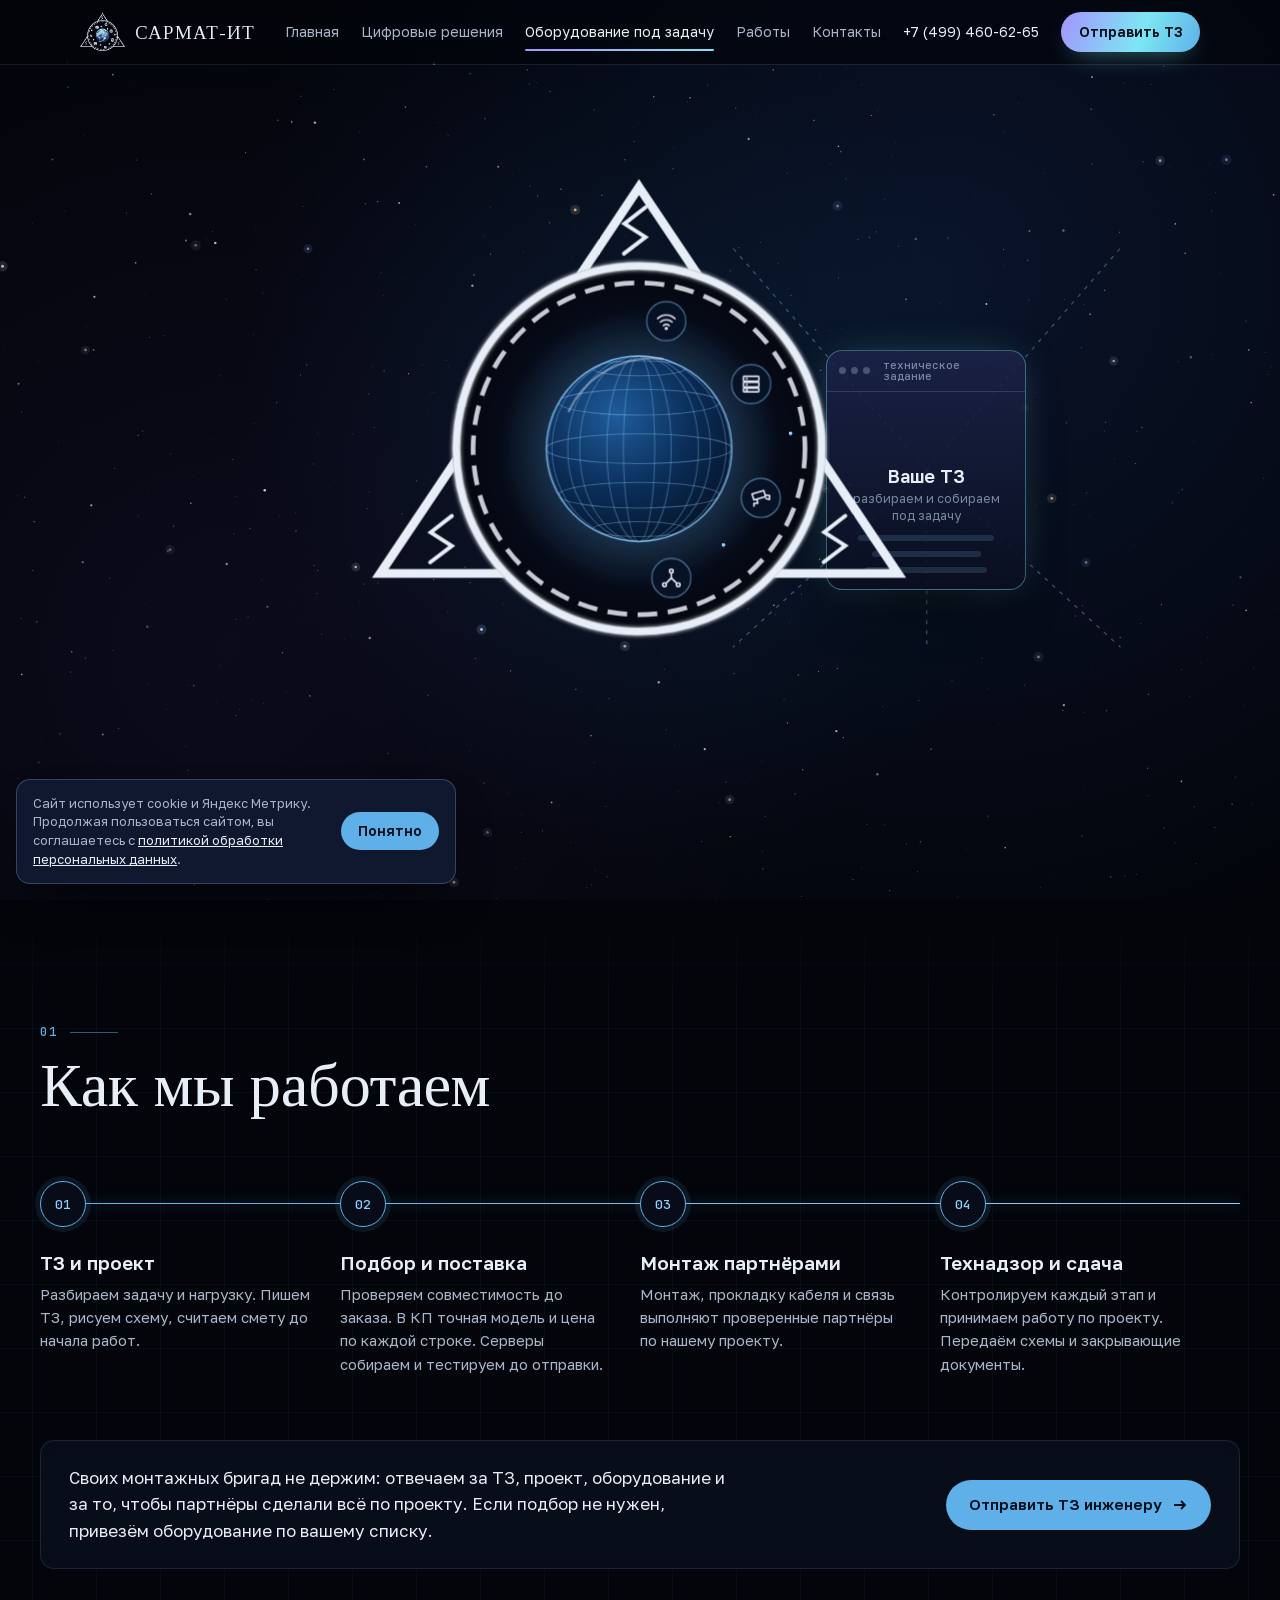
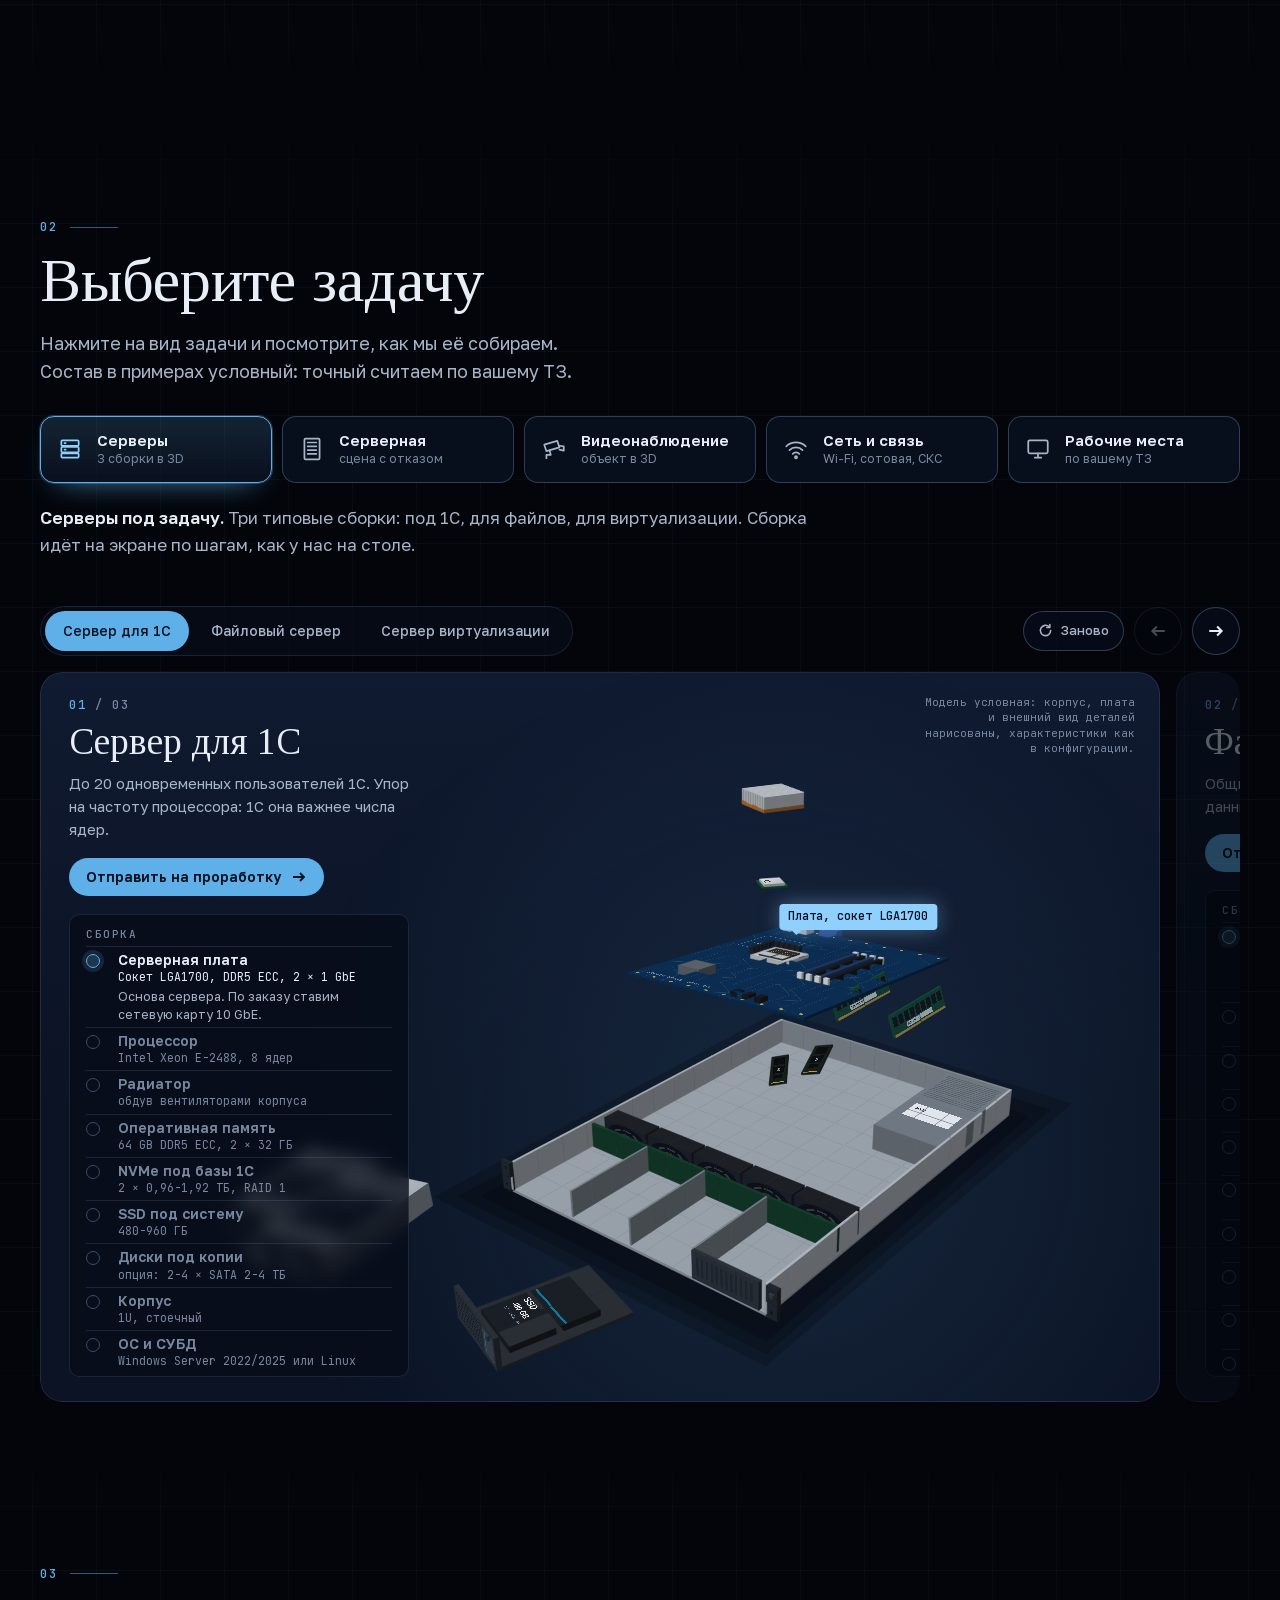
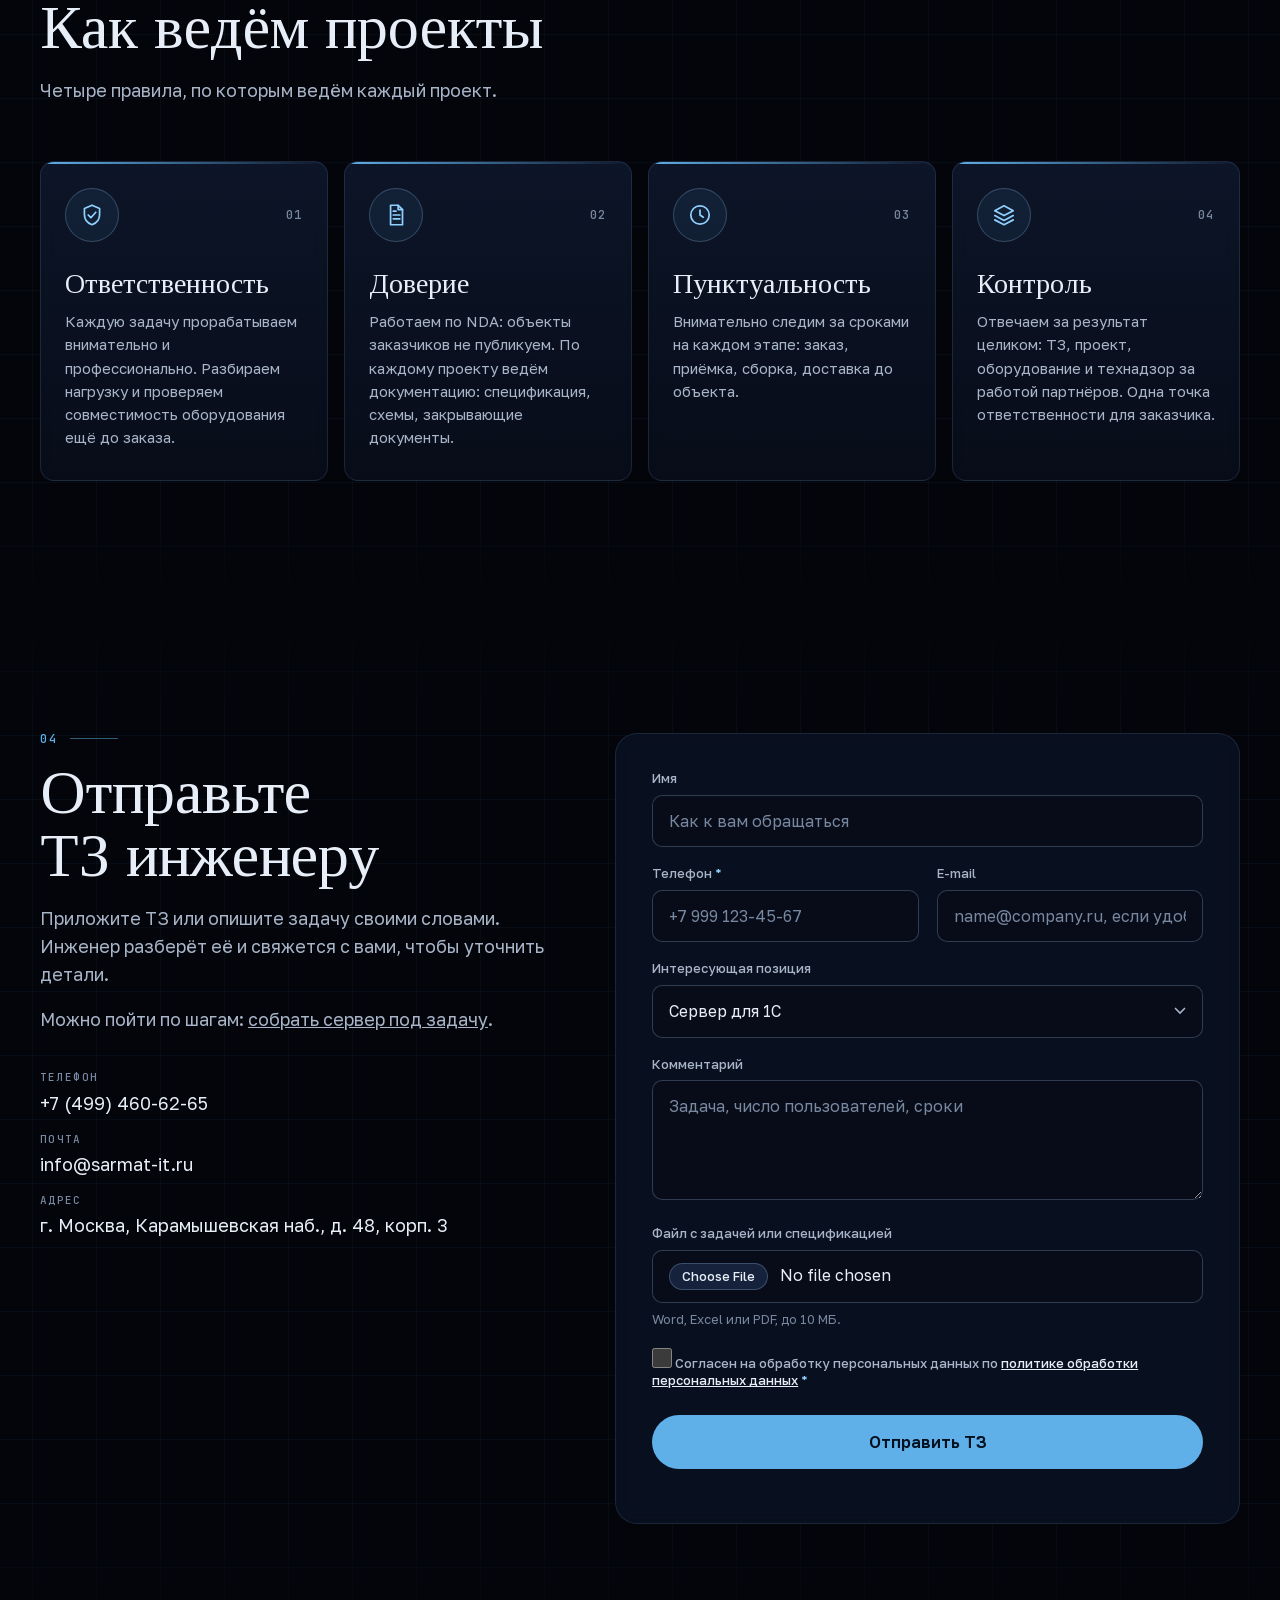
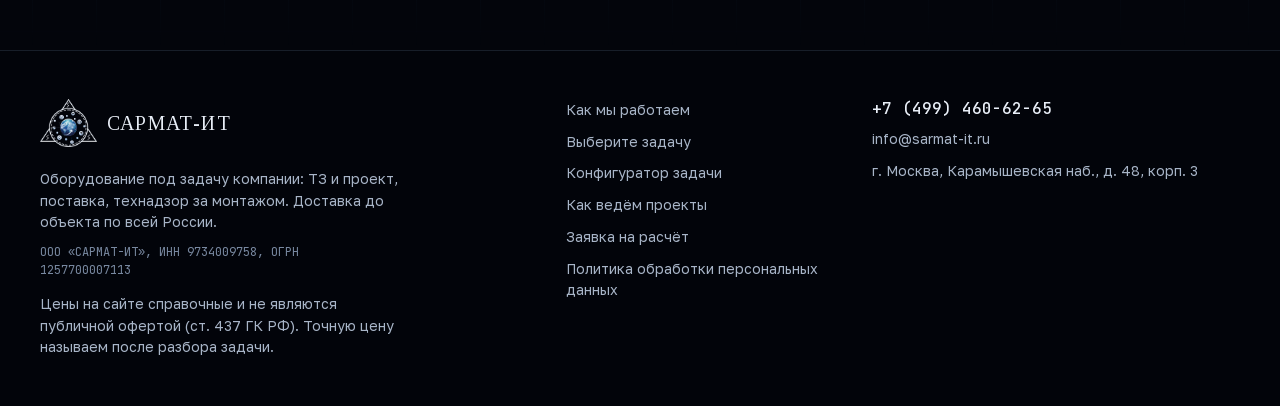
==== commit 42fb8483: "Превью сайта hub-2026-11 (24.11.2026) Источник: сайт/mockups/hub-2026-11/site в sarmat-it-management" ====
--- a/oborudovanie/index.html
+++ b/oborudovanie/index.html
@@ -13,73 +13,71 @@
 <script>document.documentElement.classList.add('js')</script>
 <link rel="preload" href="fonts/tinos-cyrillic.woff2" as="font" type="font/woff2" crossorigin>
 <link rel="preload" href="fonts/golos-text-cyrillic.woff2" as="font" type="font/woff2" crossorigin>
-<link rel="stylesheet" href="styles.css?v=02ed45ba">
+<link rel="stylesheet" href="styles.css?v=hub6">
 <script src="cookie.js?v=7b3fe5ad" defer></script>
-<script>
-/* hub-2026-11: пришли с другой страницы. Логотип перехода встаёт ровно на место логотипа этой страницы
-   (он сразу собран, main.js: intro), дальше обычный путь: прокрутка ведёт в глобус и вниз к Земле */
-window.SarmatPage = { arrive(logo, ov) {
-  const own = document.querySelector('.si-logo');
-  const m = own && scrollY < 40 && /translate\(([-\d.]+)px, ([-\d.]+)px\) scale\(([-\d.]+)\)/.exec(own.style.transform || '');
-  ov.clear();
-  if (!m) { ov.end(); return; }
-  if (own) own.style.opacity = 0;
-  logo.glide(+m[3], +m[1], +m[2], 700).then(() => { if (own) own.style.opacity = ''; ov.end(); });
-} };
-</script>
-<script src="tasks.js?v=1" defer></script>
-<script src="main.js?v=38cb4204" defer></script>
+<script src="tasks.js?v=2" defer></script>
+<script src="main.js?v=hub4" defer></script>
 <script>try{if(sessionStorage.getItem('sarmat-transit')){document.documentElement.classList.add('tr-in');window.__trArrive=1}}catch(e){}setTimeout(function(){document.documentElement.classList.remove('tr-in')},2000)</script>
-<link rel="stylesheet" href="../transit.css?v=2">
-<script src="../sarmat-logo.js?v=1" defer></script>
-<script src="../transit.js?v=2" defer></script>
+<link rel="stylesheet" href="../transit.css?v=3">
+<link rel="stylesheet" href="../site-header.css?v=5">
+<link rel="stylesheet" href="../pagehero.css?v=4">
+<script src="../site-header.js?v=2" defer></script>
+<script src="../sarmat-logo.js?v=2" defer></script>
+<script src="../transit.js?v=4" defer></script>
+<script src="../pagehero.js?v=4" defer></script>
 </head>
 <body>
 
 <canvas id="sky" aria-hidden="true"></canvas>
 
-<header class="hdr" id="hdr">
-  <div class="hdr-in">
-    <a class="brand" href="../index.html" aria-label="Сармат-ИТ, на главную">
-      <img src="img/logo.png?v=09bfd983" width="48" height="40" alt="" decoding="async">
+<!-- Единая шапка сайта (site-header.css, site-header.js): одинаковая на всех страницах -->
+<header class="sh" id="hdr">
+  <div class="sh-in">
+    <a class="sh-brand" href="../index.html" aria-label="Сармат-ИТ, на главную">
+      <img src="../img/logo.png?v=09bfd983" width="46" height="38" alt="" decoding="async">
       <span>САРМАТ-ИТ</span>
     </a>
-    <nav class="nav" aria-label="Разделы">
-      <a class="nav-dir" href="../solutions.html">Цифровые решения</a>
-      <a class="nav-dir nav-cur" href="#tasks" aria-current="page">Оборудование под задачу</a>
-      <a href="#process">Как работаем</a>
-      <a href="#request">Заявка</a>
+    <nav class="sh-nav" id="shNav" aria-label="Разделы сайта">
+      <a href="../index.html">Главная</a>
+      <a href="../solutions.html">Цифровые решения</a>
+      <a href="../oborudovanie/index.html" aria-current="page">Оборудование под задачу</a>
+      <a href="../index.html#works">Работы</a>
+      <a href="#request">Контакты</a>
+      <div class="sh-panel-extra"><a href="tel:+74994606265">+7 (499) 460-62-65</a><a href="mailto:info@sarmat-it.ru">info@sarmat-it.ru</a></div>
     </nav>
-    <!-- Вместо номера одна кнопка: нажатие сразу набирает номер -->
-    <a class="hdr-call" href="tel:+74994606265" aria-label="Позвонить: +7 (499) 460-62-65">
-      <svg viewBox="0 0 24 24" fill="none" stroke="currentColor" stroke-width="1.8" stroke-linecap="round" stroke-linejoin="round" aria-hidden="true"><path d="M5 4h4l2 5-2.5 1.5a11 11 0 0 0 5 5L15 13l5 2v4a2 2 0 0 1-2 2A16 16 0 0 1 3 6a2 2 0 0 1 2-2z"/></svg>
-      <span>Позвонить</span>
-    </a>
-    <a class="btn btn-primary btn-sm hdr-req" href="#request"><span class="lg">Отправить ТЗ</span><span class="sm">ТЗ</span></a>
+    <a class="sh-phone" href="tel:+74994606265">+7 (499) 460-62-65</a>
+    <a class="sh-cta" href="#request">Отправить ТЗ</a>
+    <a class="sh-call" href="tel:+74994606265" aria-label="Позвонить: +7 (499) 460-62-65"><svg viewBox="0 0 24 24" aria-hidden="true"><path d="M5 4h4l2 5-2.5 1.5a11 11 0 0 0 5 5L15 13l5 2v4a2 2 0 0 1-2 2A16 16 0 0 1 3 6a2 2 0 0 1 2-2z"/></svg></a>
+    <button class="sh-burger" type="button" aria-label="Меню" aria-expanded="false" aria-controls="shNav"><i></i><i></i></button>
   </div>
 </header>
 
 <main>
-  <!-- 1. HERO -->
-  <section class="hero" id="hero" aria-label="Сармат-ИТ">
-    <div class="si-track">
-      <div class="si-stage">
-        <!-- Спуск: после сборки логотипа камера влетает в глобус эмблемы и садится на Землю, в Москве -->
-        <canvas class="ds-cv" aria-hidden="true"></canvas>
-        <div class="si-logo" aria-hidden="true"></div>
-        <div class="hero-foot"><h1 class="hero-line">Оборудование под задачу компании</h1></div>
-        <div class="ds-caps" aria-hidden="true">
-          <p class="ds-cap"><span class="ds-eyebrow">География</span><span class="ds-line">Доставка до объекта по всей России</span></p>
-          <p class="ds-cap"><span class="ds-eyebrow">55°45′ с. ш., 37°37′ в. д.</span><span class="ds-line">Москва</span></p>
-          <p class="ds-cap ds-cap-land"><span class="ds-eyebrow">Посадка</span><span class="ds-line">Ближе к делу</span></p>
-        </div>
-        <!-- Подсказка появляется, когда логотип собрался. Жест или нажатие проигрывает главу до «Как мы работаем» (main.js, hero) -->
-        <button class="si-hint" type="button" aria-label="Дальше: как мы работаем">
-          <span class="si-hint-ico" aria-hidden="true"><i></i><i></i><i></i></span>
-          <span class="si-hint-txt t-touch" aria-hidden="true">Проведите снизу вверх</span>
-          <span class="si-hint-txt t-mouse" aria-hidden="true">Листайте вниз</span>
-        </button>
-        <div class="si-bar" aria-hidden="true"></div>
+  <!-- 1. ПЕРВЫЙ ЭКРАН (hub-2026-11, общий каркас pagehero.css/js). Старый первый экран со спутниками-меню и спуском к Земле снят (Антон, 24.11.2026). Картинка: ТЗ заказчика в центре, вокруг виды задач. Узел открывает свою вкладку в «Выберите задачу» (tasks.js) -->
+  <section class="hero ph" id="hero" aria-labelledby="hero-title">
+    <div class="ph-in">
+      <div class="ph-offer">
+        <p class="ph-eyebrow"><i aria-hidden="true"></i>Оборудование под задачу</p>
+        <h1 class="ph-h1" id="hero-title">Оборудование, на котором работает <span>ваша компания</span></h1>
+        <p class="ph-sub">Пишем ТЗ и проект, подбираем и поставляем оборудование, ведём технадзор за монтажом. Монтаж выполняют наши партнёры.</p>
+        <p class="ph-more">Совместимость проверяем до заказа. Серверы собираем и тестируем до отправки. В КП точная модель и цена по каждой строке.</p>
+        <div class="ph-cta">
+          <a class="ph-btn ph-btn-main" href="#request">Отправить ТЗ <svg viewBox="0 0 16 16" aria-hidden="true"><path d="M2 8h11M9 4l4 4-4 4"/></svg></a>
+          <a class="ph-btn ph-btn-alt" href="#tasks">Выбрать задачу</a>
+        </div>
+        <p class="ph-more ph-conf">Сервер можно собрать самому по шагам: <a href="configurator.html">конфигуратор задачи</a>. Справа соберётся сводка, её отправите инженеру.</p>
+      </div>
+      <div class="sp" data-hero-pic>
+        <svg class="sp-beams" aria-hidden="true" focusable="false"></svg>
+        <a class="sp-center" href="#request" aria-label="ТЗ заказчика: отправить инженеру">
+          <span class="sp-bar"><i></i><i></i><i></i><em>техническое задание</em></span>
+          <span class="sp-body"><i class="ico sp-ico" data-morph aria-hidden="true"><svg viewBox="0 0 24 24"><path d="M6 3h9l4 4v14H6z"/><path d="M15 3v4h4M9 11h7M9 14.5h7M9 18h4"/></svg></i><b>Ваше ТЗ</b><span>разбираем и собираем под задачу</span><u></u><u></u><u></u></span>
+        </a>
+        <a class="sp-node n1" href="#catalog"><i class="ico" data-morph aria-hidden="true"><svg viewBox="0 0 24 24"><rect x="4" y="4" width="16" height="5" rx="1"/><rect x="4" y="10" width="16" height="5" rx="1"/><rect x="4" y="16" width="16" height="4" rx="1"/></svg></i><b>Серверы</b><span>3 сборки в 3D</span></a>
+        <a class="sp-node n2" href="#turnkey"><i class="ico" data-morph aria-hidden="true"><svg viewBox="0 0 24 24"><rect x="5" y="2.5" width="14" height="19" rx="1"/><path d="M8 6h8M8 9.5h8M8 13h8M8 16.5h8"/></svg></i><b>Серверная</b><span>сцена с отказом</span></a>
+        <a class="sp-node n3" href="#net"><i class="ico" data-morph aria-hidden="true"><svg viewBox="0 0 24 24"><path d="M3 9.5a13 13 0 0 1 18 0"/><path d="M6 13a8.5 8.5 0 0 1 12 0"/><path d="M9 16.5a4 4 0 0 1 6 0"/><circle cx="12" cy="19.6" r="1"/></svg></i><b>Сеть и связь</b><span>Wi-Fi, сотовая, СКС</span></a>
+        <a class="sp-node n4" href="#workplaces"><i class="ico" data-morph aria-hidden="true"><svg viewBox="0 0 24 24"><rect x="3" y="4" width="18" height="12" rx="1.5"/><path d="M9 20h6M12 16v4"/></svg></i><b>Рабочие места</b><span>по вашему ТЗ</span></a>
+        <a class="sp-node n5" href="#video"><i class="ico" data-morph aria-hidden="true"><svg viewBox="0 0 24 24"><path d="M3 8l12-3.5 2 6L5 14z"/><path d="M17 9l4 .5v4l-4-1"/><path d="M8 13.5l1 4H5v3"/></svg></i><b>Видеонаблюдение</b><span>объект в 3D</span></a>
       </div>
     </div>
   </section>
@@ -437,14 +435,14 @@
             <p class="field-err" id="f-phone-err" hidden>Укажите телефон.</p>
           </div>
           <div class="field">
-            <label for="f-email">E-mail <span class="req-mark" aria-hidden="true">*</span></label>
-            <input class="input" id="f-email" name="email" type="email" inputmode="email" placeholder="name@company.ru" autocomplete="email" maxlength="254" required aria-describedby="f-email-err">
-            <p class="field-err" id="f-email-err" hidden>Укажите e-mail.</p>
+            <label for="f-email">E-mail</label>
+            <input class="input" id="f-email" name="email" type="email" inputmode="email" placeholder="name@company.ru, если удобнее письмом" autocomplete="email" maxlength="254" aria-describedby="f-email-err">
+            <p class="field-err" id="f-email-err" hidden>Проверьте адрес e-mail.</p>
           </div>
         </div>
         <div class="field"><label for="f-pos">Интересующая позиция</label>
           <select class="input" id="f-pos" name="pos">
-            <option>Сервер для 1С</option><option>Файловый сервер</option><option>Сервер виртуализации</option><option>Серверная под ключ</option><option>Видеонаблюдение</option><option>Своя конфигурация под задачу</option>
+            <option>Сервер для 1С</option><option>Файловый сервер</option><option>Сервер виртуализации</option><option>Серверная под ключ</option><option>Видеонаблюдение</option><option>Сеть и связь</option><option>Рабочие места</option><option>Своя конфигурация под задачу</option>
           </select>
         </div>
         <div class="field"><label for="f-msg">Комментарий</label><textarea class="input" id="f-msg" name="msg" placeholder="Задача, число пользователей, сроки"></textarea></div>
@@ -479,14 +477,15 @@
         <img src="img/logo.png?v=09bfd983" width="57" height="48" alt="" decoding="async">
         <span>САРМАТ-ИТ</span>
       </a>
-      <p>Поставка серверного и сетевого оборудования под вашу задачу. Доставка до объекта по всей России.</p>
+      <p>Оборудование под задачу компании: ТЗ и проект, поставка, технадзор за монтажом. Доставка до объекта по всей России.</p>
       <p class="ftr-req">ООО «САРМАТ-ИТ», ИНН 9734009758, ОГРН 1257700007113</p>
+      <p class="ftr-offer">Цены на сайте справочные и не являются публичной офертой (ст. 437 ГК РФ). Точную цену называем после разбора задачи.</p>
     </div>
     <nav class="ftr-nav" aria-label="Разделы (подвал)">
       <a href="#process">Как мы работаем</a>
-      <a href="#catalog">Готовые конфигурации</a>
-      <a href="#turnkey">Объекты под ключ</a>
-      <a href="#why">Почему выбирают нас</a>
+      <a href="#tasks">Выберите задачу</a>
+      <a href="configurator.html">Конфигуратор задачи</a>
+      <a href="#why">Как ведём проекты</a>
       <a href="#request">Заявка на расчёт</a>
       <a href="privacy.html">Политика обработки персональных данных</a>
     </nav>
--- a/oborudovanie/styles.css
+++ b/oborudovanie/styles.css
@@ -591,3 +591,21 @@
 .tk-tabs { scroll-margin-top: calc(var(--header-h) + 16px); }
 /* Кнопка «К меню» перекрывала кнопки «Отправить ТЗ» в панелях: на этой странице меню есть в шапке */
 .tomenu { display: none !important; }
+
+.ftr-offer { margin-top: 10px; font-size: 12px; color: var(--ink-3); max-width: 40ch; }
+
+/* ===== Телефон (мобильная ревизия 24.11.2026): сборки сразу после первого экрана, короче страница ===== */
+@media (max-width: 760px) {
+  .sec { padding-block: 56px; }
+  main { display: flex; flex-direction: column; }
+  main > * { order: 5; }
+  main > #hero { order: 1; } main > .first-screen-end { order: 2; } main > #tasks { order: 3; } main > #process { order: 4; }
+  .steps4 { gap: 22px; margin-top: 28px; }
+  .deliv { margin-top: 28px; }
+  .vals { grid-template-columns: 1fr; gap: 8px; margin-top: 24px; }
+  .val { padding: 14px 16px 16px; }
+  .tk-tabs { -webkit-mask-image: linear-gradient(90deg, #000 86%, transparent); mask-image: linear-gradient(90deg, #000 86%, transparent); }
+  .tk-tab { min-width: 150px; }
+}
+@media (max-width: 860px) { .gal-card { height: min(calc(100svh - 150px), 600px); min-height: 480px; } }
+@media (max-width: 760px) { main > section > .wrap > .eyebrow:first-child { display: none; } }
--- a/site-header.css
+++ b/site-header.css
@@ -0,0 +1,61 @@
+/* Единая шапка сайта (hub-2026-11): одна разметка и один вид на всех страницах.
+   Логотип всегда виден и ведёт на главную, текущий раздел подсвечен. На телефоне меню под кнопкой.
+   Классы .sh-*, чтобы не пересекаться со старыми стилями страниц (.hdr) */
+/* Размытие на ::before, а не на самой шапке: backdrop-filter у .sh делал её точкой отсчёта для fixed, и меню на телефоне сжималось в полоску (мобильная ревизия 24.11.2026) */
+.sh { position: fixed; inset: 0 0 auto; z-index: 70; height: 64px; border-bottom: 1px solid rgba(150,185,230,.12); font-family: "Golos Text", system-ui, -apple-system, "Segoe UI", Roboto, sans-serif; padding-top: env(safe-area-inset-top, 0px); }
+.sh::before { content: ""; position: absolute; inset: 0; z-index: -1; background: rgba(3,5,11,.72); -webkit-backdrop-filter: blur(14px) saturate(140%); backdrop-filter: blur(14px) saturate(140%); }
+.sh-in { position: relative; max-width: 1200px; height: 64px; margin: 0 auto; padding-inline: clamp(16px, 4vw, 40px); box-sizing: border-box; display: flex; align-items: center; gap: 22px; }
+.sh-brand { display: flex; align-items: center; gap: 10px; flex: none; color: #e8eef7; text-decoration: none; font: 400 19px/1 "Tinos", "Times New Roman", serif; letter-spacing: .06em; white-space: nowrap; }
+.sh-brand img { height: 38px; width: auto; display: block; }
+.sh-nav { display: flex; align-items: center; gap: 22px; margin-left: auto; }
+.sh-nav a { position: relative; color: #a8b5c8; text-decoration: none; font-size: 14px; white-space: nowrap; transition: color .2s; }
+.sh-nav a:hover { color: #e8eef7; }
+.sh-nav a[aria-current="page"] { color: #e8eef7; }
+.sh-nav a[aria-current="page"]::after { content: ""; position: absolute; left: 0; right: 0; bottom: -8px; height: 2px; border-radius: 1px; background: linear-gradient(90deg, #a594ff, #7ce7f2); }
+.sh-phone { color: #e8eef7; text-decoration: none; font-size: 14px; white-space: nowrap; }
+.sh-cta { display: inline-flex; align-items: center; min-height: 40px; padding: 0 18px; border-radius: 999px; color: #05101c; background: linear-gradient(110deg, #a594ff, #7ce7f2 58%, #5fb0e8); font-family: inherit; font-weight: 600; font-size: 14px; line-height: 1; text-decoration: none; white-space: nowrap; box-shadow: 0 10px 26px -12px rgba(124,231,242,.6); }
+.sh-burger { display: none; flex: none; width: 44px; height: 44px; position: relative; border: 1px solid rgba(150,185,230,.28); border-radius: 50%; background: rgba(8,14,28,.6); cursor: pointer; }
+.sh-burger i { position: absolute; left: 13px; right: 13px; height: 1.6px; border-radius: 1px; background: #e8eef7; transition: transform .25s, top .25s; }
+.sh-burger i:first-child { top: 17px; } .sh-burger i:last-child { top: 25px; }
+.sh-open .sh-burger i { top: 21px; } .sh-open .sh-burger i:first-child { transform: rotate(45deg); } .sh-open .sh-burger i:last-child { transform: rotate(-45deg); }
+.sh a:focus-visible, .sh button:focus-visible { outline: 2px solid #8fd0ff; outline-offset: 3px; }
+.sh-panel-extra { display: none; }
+@media (max-width: 1200px) { .sh-phone { display: none; } }
+@media (max-width: 960px) {
+  .sh-burger { display: block; }
+  .sh-cta { margin-left: auto; }
+  .sh-in { gap: 10px; }
+  .sh-nav { position: fixed; top: calc(64px + env(safe-area-inset-top, 0px)); left: 0; right: 0; bottom: 0; flex-direction: column; align-items: stretch; gap: 0; margin: 0; padding: 8px clamp(16px, 4vw, 40px) 28px; background: #03050b; isolation: isolate; overflow-y: auto; opacity: 0; visibility: hidden; transform: translateY(-8px); transition: opacity .2s, transform .2s, visibility 0s .2s; }
+  .sh-open .sh-nav { opacity: 1; visibility: visible; transform: none; transition: opacity .2s, transform .2s; }
+  .sh-nav a { padding: 16px 0; font-size: 19px; color: #e8eef7; border-bottom: 1px solid rgba(150,185,230,.12); }
+  .sh-nav a[aria-current="page"]::after { left: auto; right: 0; top: 50%; bottom: auto; width: 8px; height: 8px; border-radius: 50%; transform: translateY(-50%); }
+  .sh-panel-extra { display: grid; gap: 12px; margin-top: 22px; }
+  .sh-panel-extra a { border: 0; padding: 0; font-size: 17px; color: #8fd0ff; }
+  html.sh-lock, html.sh-lock body { overflow: hidden; }
+}
+@media (max-width: 420px) { .sh-brand span { display: none; } .sh-cta { padding: 0 14px; font-size: 13.5px; } }
+
+/* Мобильная ревизия 24.11.2026: звонок одним нажатием, одна главная кнопка, нижняя панель */
+.sh-call { display: none; flex: none; width: 44px; height: 44px; place-items: center; border-radius: 50%; border: 1px solid rgba(150,185,230,.28); background: rgba(8,14,28,.6); color: #e8eef7; }
+.sh-call svg { width: 19px; height: 19px; fill: none; stroke: currentColor; stroke-width: 1.8; stroke-linecap: round; stroke-linejoin: round; }
+@media (max-width: 960px) { .sh-call { display: grid; } }
+@media (max-width: 760px) {
+  .sh-cta { display: none; }
+  .sh-call { margin-left: auto; }
+  .sh-panel-extra a:first-child { font-size: 21px; color: #e8eef7; }
+  .sh-panel-cta { display: flex !important; align-items: center; justify-content: center; min-height: 52px; margin-top: 8px; border-radius: 999px; color: #05101c !important; background: linear-gradient(110deg, #a594ff, #7ce7f2 58%, #5fb0e8); font-weight: 600; font-size: 16px !important; }
+}
+.sh-panel-cta { display: none !important; }
+/* Нижняя панель на телефоне: «Позвонить» и главная кнопка страницы. Появляется после первого экрана, у формы прячется */
+.sh-bar { display: none; }
+@media (max-width: 760px) {
+  .sh-bar { position: fixed; left: 0; right: 0; bottom: 0; z-index: 65; display: grid; grid-template-columns: auto 1fr; gap: 10px; padding: 10px 16px calc(10px + env(safe-area-inset-bottom, 0px)); background: rgba(3,5,11,.94); border-top: 1px solid rgba(150,185,230,.14); transform: translateY(110%); transition: transform .3s cubic-bezier(.2,.7,.2,1); font-family: "Golos Text", system-ui, sans-serif; }
+  .sh-bar.on { transform: none; }
+  .sh-bar a { display: inline-flex; align-items: center; justify-content: center; gap: 8px; min-height: 48px; padding: 0 18px; border-radius: 999px; text-decoration: none; font-weight: 600; font-size: 15px; }
+  .sh-bar-call { color: #e8eef7; border: 1px solid rgba(150,185,230,.32); }
+  .sh-bar-call svg { width: 18px; height: 18px; fill: none; stroke: currentColor; stroke-width: 1.8; }
+  .sh-bar-main { color: #05101c; background: linear-gradient(110deg, #a594ff, #7ce7f2 58%, #5fb0e8); }
+  html.sh-bar-on .cookie { bottom: calc(80px + env(safe-area-inset-bottom, 0px)); }
+  html.sh-bar-on body { padding-bottom: 72px; }
+  .asst { display: none !important; }
+}
--- a/pagehero.css
+++ b/pagehero.css
@@ -0,0 +1,90 @@
+/* Первый экран страниц направлений (hub-2026-11): «Цифровые решения» и «Оборудование под задачу».
+   Один каркас: текст слева, картинка справа (центр и узлы вокруг). Логотип пересобирается в значки узлов (pagehero.js).
+   Файл самостоятельный: цвета заданы здесь, от стилей страницы не зависит */
+.ph { --ph-ink: #e8eef7; --ph-ink-2: #a8b5c8; --ph-ink-3: #7888a0; --ph-a: #7ce7f2; --ph-b: #a594ff; --ph-acc: #5fb0e8;
+  --ph-line: rgba(165,148,255,.22); --ph-sig: linear-gradient(110deg, #a594ff, #7ce7f2 58%, #5fb0e8);
+  position: relative; min-height: 100svh; display: flex; align-items: center; padding: 88px 0 48px; box-sizing: border-box; }
+.ph-in { width: 100%; max-width: 1200px; margin: 0 auto; padding-inline: clamp(16px, 4vw, 40px); box-sizing: border-box; display: grid; grid-template-columns: minmax(0, 1fr) minmax(0, 1.05fr); gap: clamp(28px, 4vw, 64px); align-items: center; }
+
+/* Текст */
+.ph-offer { position: relative; z-index: 3; max-width: 560px; }
+.ph-eyebrow { display: inline-flex; align-items: center; gap: 10px; margin: 0 0 20px; padding: 7px 13px 7px 11px; border: 1px solid var(--ph-line); border-radius: 999px; background: rgba(14,22,44,.55); font: 500 12px/1 "JetBrains Mono", ui-monospace, Menlo, monospace; letter-spacing: .16em; text-transform: uppercase; color: var(--ph-ink-2); }
+.ph-eyebrow i { width: 7px; height: 7px; border-radius: 50%; background: #7fe0a6; box-shadow: 0 0 0 4px rgba(127,224,166,.15); }
+.ph-h1 { margin: 0; font: 600 clamp(38px, 4.6vw, 66px)/1.03 "Golos Text", system-ui, sans-serif; letter-spacing: -.03em; color: var(--ph-ink); text-wrap: balance; }
+.ph-h1 span { background: var(--ph-sig); -webkit-background-clip: text; background-clip: text; color: transparent; }
+.ph-sub { margin: 22px 0 0; font-size: clamp(17px, 1.4vw, 19px); line-height: 1.5; color: var(--ph-ink); max-width: 46ch; }
+.ph-more { margin: 14px 0 0; font-size: 15px; line-height: 1.5; color: var(--ph-ink-3); max-width: 50ch; }
+.ph-more b { color: var(--ph-ink); font-weight: 600; }
+.ph-cta { display: flex; flex-wrap: wrap; gap: 12px; margin-top: 30px; }
+.ph-btn { display: inline-flex; align-items: center; justify-content: center; gap: 10px; min-height: 50px; padding: 0 24px; border-radius: 999px; border: 1px solid transparent; font: 600 15px/1 "Golos Text", system-ui, sans-serif; text-decoration: none; white-space: nowrap; transition: box-shadow .25s, border-color .2s, background .2s; }
+.ph-btn svg { width: 16px; height: 16px; fill: none; stroke: currentColor; stroke-width: 1.8; transition: transform .25s; }
+.ph-btn:hover svg { transform: translateX(3px); }
+.ph-btn-main { color: #05101c; background: var(--ph-sig); box-shadow: 0 12px 30px -12px rgba(124,231,242,.6), inset 0 1px 0 rgba(255,255,255,.4); }
+.ph-btn-main:hover { box-shadow: 0 0 0 6px rgba(124,231,242,.14), 0 16px 36px -10px rgba(165,148,255,.65); }
+.ph-btn-alt { color: var(--ph-ink); background: rgba(255,255,255,.04); border-color: rgba(165,148,255,.38); }
+.ph-btn-alt:hover { border-color: var(--ph-a); background: rgba(124,231,242,.08); }
+.ph-btn:focus-visible { outline: 2px solid #8fd0ff; outline-offset: 3px; }
+.js .ph-offer > * { opacity: 0; transform: translateY(12px); transition: opacity .7s cubic-bezier(.2,.7,.2,1), transform .7s cubic-bezier(.2,.7,.2,1); }
+.js .ph.on .ph-offer > * { opacity: 1; transform: none; }
+.js .ph.on .ph-offer > :nth-child(2) { transition-delay: .08s; } .js .ph.on .ph-offer > :nth-child(3) { transition-delay: .16s; }
+.js .ph.on .ph-offer > :nth-child(4) { transition-delay: .24s; } .js .ph.on .ph-offer > :nth-child(5) { transition-delay: .32s; }
+
+/* Картинка: центр и пять узлов вокруг */
+.sp { position: relative; display: grid; grid-template-columns: 1fr 1.25fr 1fr; grid-template-rows: auto auto auto; gap: 18px 14px; align-items: center; min-height: 440px; }
+.sp-beams { position: absolute; inset: 0; width: 100%; height: 100%; pointer-events: none; overflow: visible; }
+.sp-beams line { stroke: rgba(143,208,255,.32); stroke-width: 1.4; stroke-dasharray: 4 6; animation: spFlow 2.4s linear infinite; opacity: 0; transition: opacity .6s .9s; }
+.sp.on .sp-beams line { opacity: 1; }
+@keyframes spFlow { to { stroke-dashoffset: -20; } }
+.sp-center { grid-column: 2; grid-row: 2; position: relative; z-index: 1; display: block; border-radius: 16px; border: 1px solid rgba(124,231,242,.38); background: linear-gradient(180deg, rgba(28,36,74,.85), rgba(10,15,32,.9)); box-shadow: 0 30px 60px -30px rgba(0,0,0,.9), 0 0 40px -12px rgba(124,231,242,.35); text-decoration: none; color: var(--ph-ink); overflow: hidden; opacity: 0; transform: scale(.92); transition: opacity .7s cubic-bezier(.2,.7,.2,1) .2s, transform .7s cubic-bezier(.2,.7,.2,1) .2s, border-color .25s; }
+.sp-center:hover { border-color: var(--ph-a); }
+.sp-bar { display: flex; align-items: center; gap: 5px; padding: 9px 12px; border-bottom: 1px solid var(--ph-line); }
+.sp-bar i { width: 7px; height: 7px; border-radius: 50%; background: rgba(168,181,200,.35); }
+.sp-bar em { margin-left: 8px; font: normal 500 11px/1 "JetBrains Mono", ui-monospace, Menlo, monospace; color: var(--ph-ink-3); }
+.sp-body { display: grid; justify-items: center; gap: 4px; padding: 18px 14px 16px; text-align: center; }
+.sp-body b { font: 600 18px/1.2 "Golos Text", system-ui, sans-serif; margin-top: 6px; }
+.sp-body > span { font-size: 12.5px; color: var(--ph-ink-3); line-height: 1.35; }
+.sp-body u { display: block; width: 80%; height: 6px; border-radius: 3px; background: rgba(143,208,255,.14); margin-top: 6px; }
+.sp-body u + u { width: 64%; } .sp-body u + u + u { width: 72%; }
+.sp-node { position: relative; z-index: 1; display: grid; justify-items: center; gap: 3px; padding: 12px 8px; border-radius: 14px; text-align: center; text-decoration: none; color: var(--ph-ink); transition: background .25s, transform .25s; }
+.sp-node b { font: 600 14.5px/1.2 "Golos Text", system-ui, sans-serif; margin-top: 6px; opacity: 0; transition: opacity .5s; }
+.sp-node span { font-size: 12px; color: var(--ph-ink-3); line-height: 1.3; opacity: 0; transition: opacity .5s; }
+.sp-node:hover { background: rgba(124,231,242,.06); transform: translateY(-2px); }
+.sp-node:hover .ico { border-color: var(--ph-a); box-shadow: 0 0 0 6px rgba(124,231,242,.1); }
+.sp .ico { width: 52px; height: 52px; display: grid; place-items: center; border-radius: 50%; background: #081226; border: 1.5px solid rgba(143,208,255,.55); font-style: normal; transition: border-color .2s, box-shadow .2s; }
+.sp .ico svg { width: 26px; height: 26px; fill: none; stroke: #e8eef7; stroke-width: 1.6; stroke-linecap: round; stroke-linejoin: round; }
+.sp-ico { width: 44px !important; height: 44px !important; }
+.sp-ico svg { width: 22px !important; height: 22px !important; }
+.sp .ico.mo-in + b, .sp .ico.mo-in ~ span, .mo-off .sp-node b, .mo-off .sp-node span { opacity: 1; }
+.sp.on .sp-center, .mo-off .sp-center { opacity: 1; transform: none; }
+.n1 { grid-column: 1; grid-row: 1; } .n2 { grid-column: 3; grid-row: 1; }
+.n3 { grid-column: 1; grid-row: 3; } .n4 { grid-column: 3; grid-row: 3; }
+.n5 { grid-column: 2; grid-row: 3; align-self: start; }
+/* Значок в полёте (sarmat-logo.js): тот же кружок, что у узла */
+.sl-fly-b svg { padding: 22%; box-sizing: border-box; fill: none; stroke: #e8eef7; stroke-width: 1.6; stroke-linecap: round; stroke-linejoin: round; background: #081226; border: 1.5px solid rgba(143,208,255,.55); border-radius: 50%; }
+
+@media (max-width: 999px) {
+  .ph { min-height: auto; align-items: flex-start; padding-top: 84px; }
+  .ph-in { grid-template-columns: 1fr; }
+  .sp { min-height: 0; margin-top: 8px; }
+}
+@media (max-width: 760px) {
+  .ph { padding-top: 80px; padding-bottom: 24px; }
+  .ph-h1 { font-size: clamp(30px, 8.6vw, 40px); }
+  .ph-sub { font-size: 16px; margin-top: 14px; }
+  .ph-more { font-size: 14px; margin-top: 10px; }
+  .ph-cta { margin-top: 18px; } .ph-cta .ph-btn { min-height: 48px; padding: 0 16px; font-size: 14.5px; }
+  .ph-cta .ph-btn-main { flex: 1 1 100%; }
+  .ph-cta .ph-btn-alt { border: 0; min-height: 36px; padding: 0; background: none; color: #8fd0ff; text-decoration: underline; text-underline-offset: 3px; }
+  /* Картинка становится рядом узлов с горизонтальной прокруткой: тот же выбор, 90 px вместо 380 */
+  .sp { display: flex; gap: 8px; min-height: 0; margin: 4px calc(clamp(16px, 4vw, 40px) * -1) 0; padding: 4px clamp(16px, 4vw, 40px) 6px; overflow-x: auto; scroll-snap-type: x mandatory; scrollbar-width: none; -webkit-mask-image: linear-gradient(90deg, #000 86%, transparent); mask-image: linear-gradient(90deg, #000 86%, transparent); }
+  .sp::-webkit-scrollbar { display: none; }
+  .sp-center, .sp-beams { display: none; }
+  .sp-node { flex: 0 0 auto; min-width: 104px; padding: 10px 6px; scroll-snap-align: start; border: 1px solid rgba(150,185,230,.16); border-radius: 14px; background: rgba(11,19,36,.7); }
+  .sp .ico { width: 40px; height: 40px; } .sp .ico svg { width: 20px; height: 20px; }
+  .sp-node b { font-size: 13px; } .sp-node span { display: none; }
+}
+@media (prefers-reduced-motion: reduce) { .sp-center, .sp-node b, .sp-node span, .sp-beams line, .js .ph-offer > * { opacity: 1 !important; transform: none !important; } }
+
+.ph-conf { margin-top: 18px; }
+.ph-conf a { color: #8fd0ff; text-underline-offset: 3px; }
+@media (max-width: 760px) { .sp { scroll-padding-inline: clamp(16px, 4vw, 40px); } }
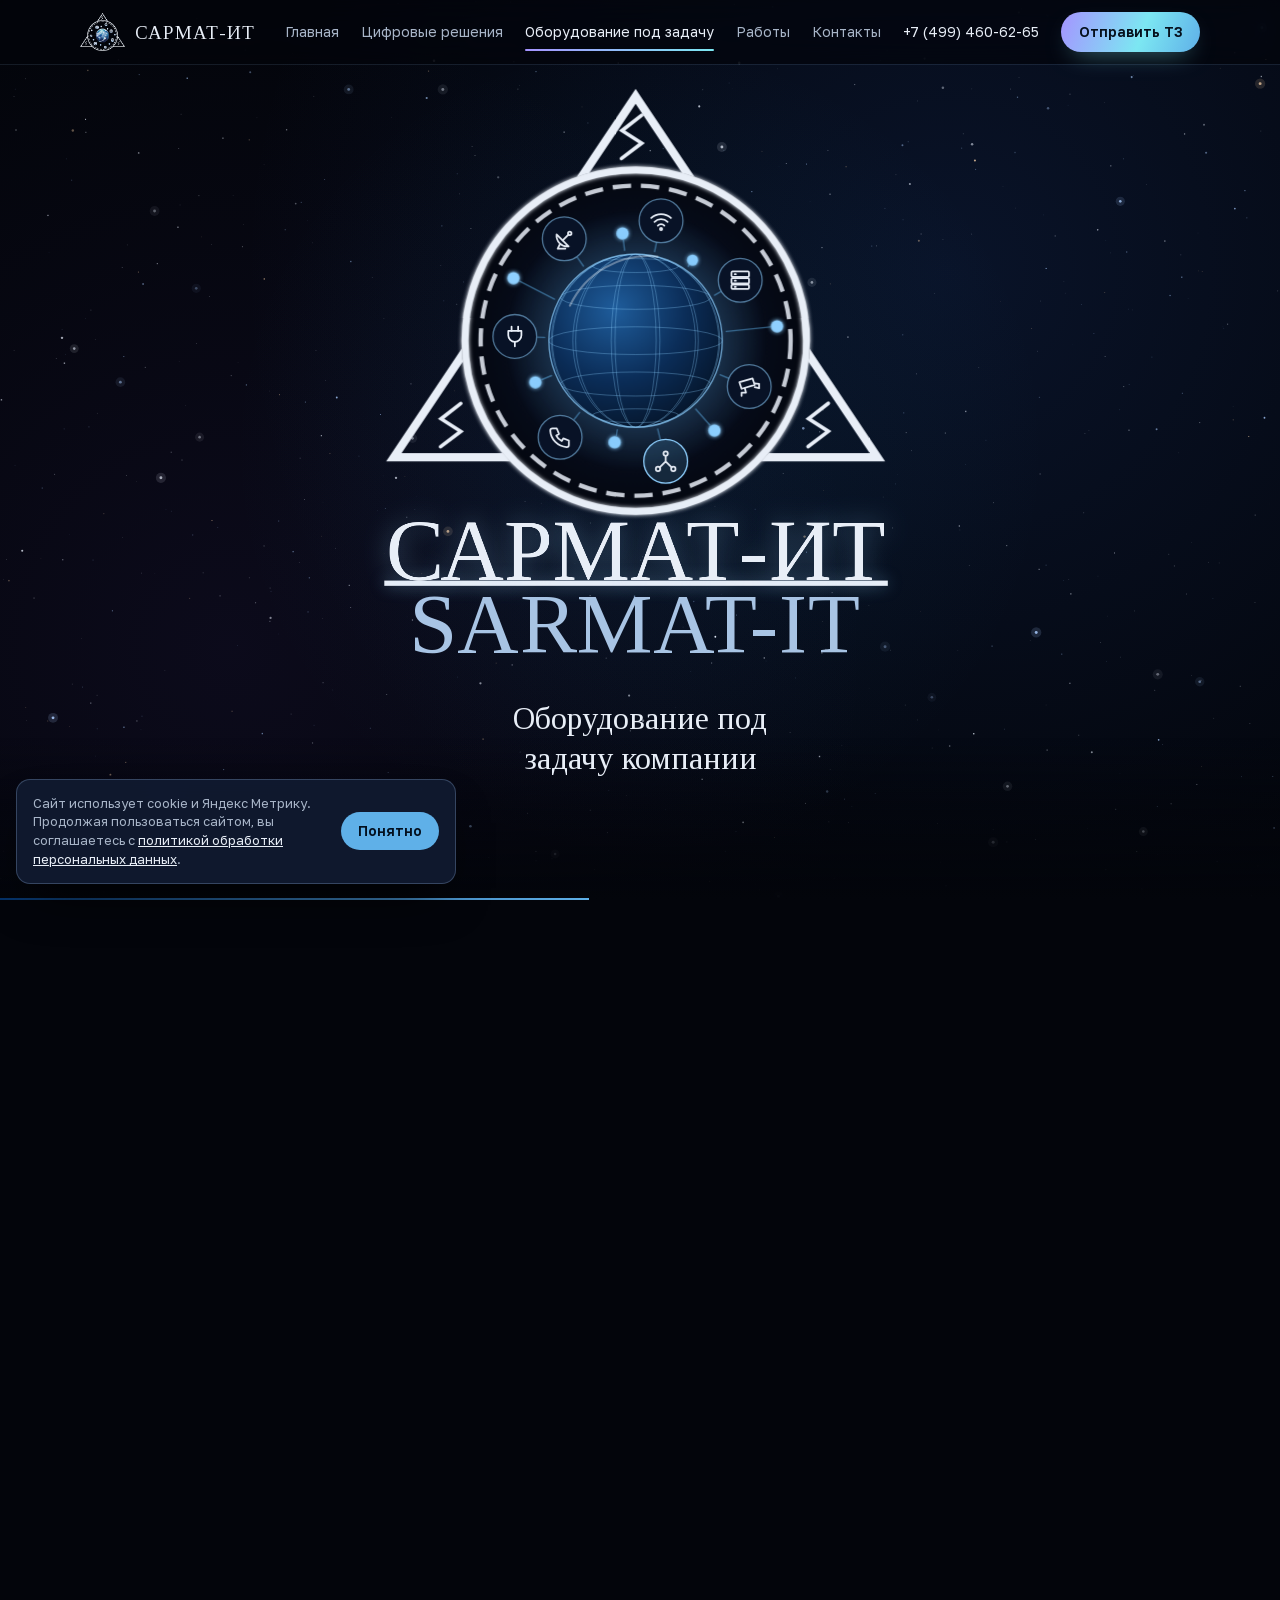
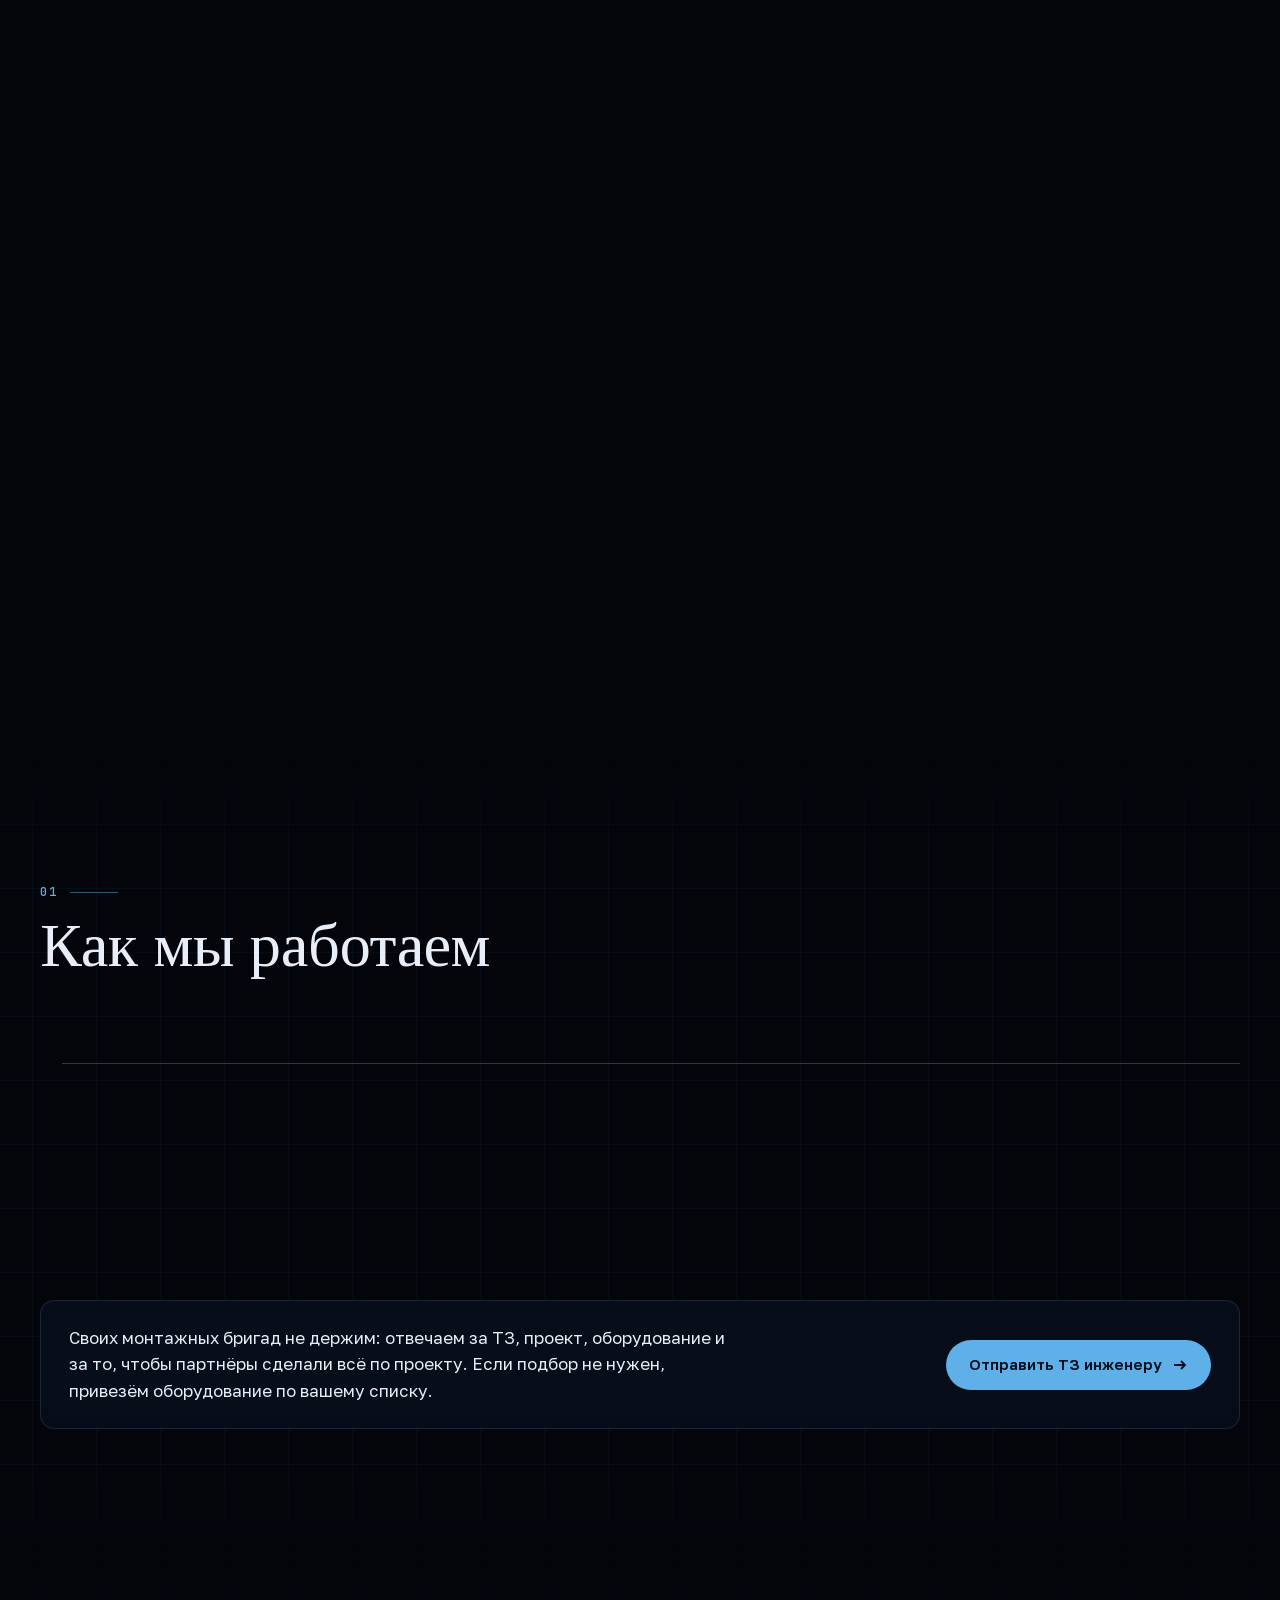
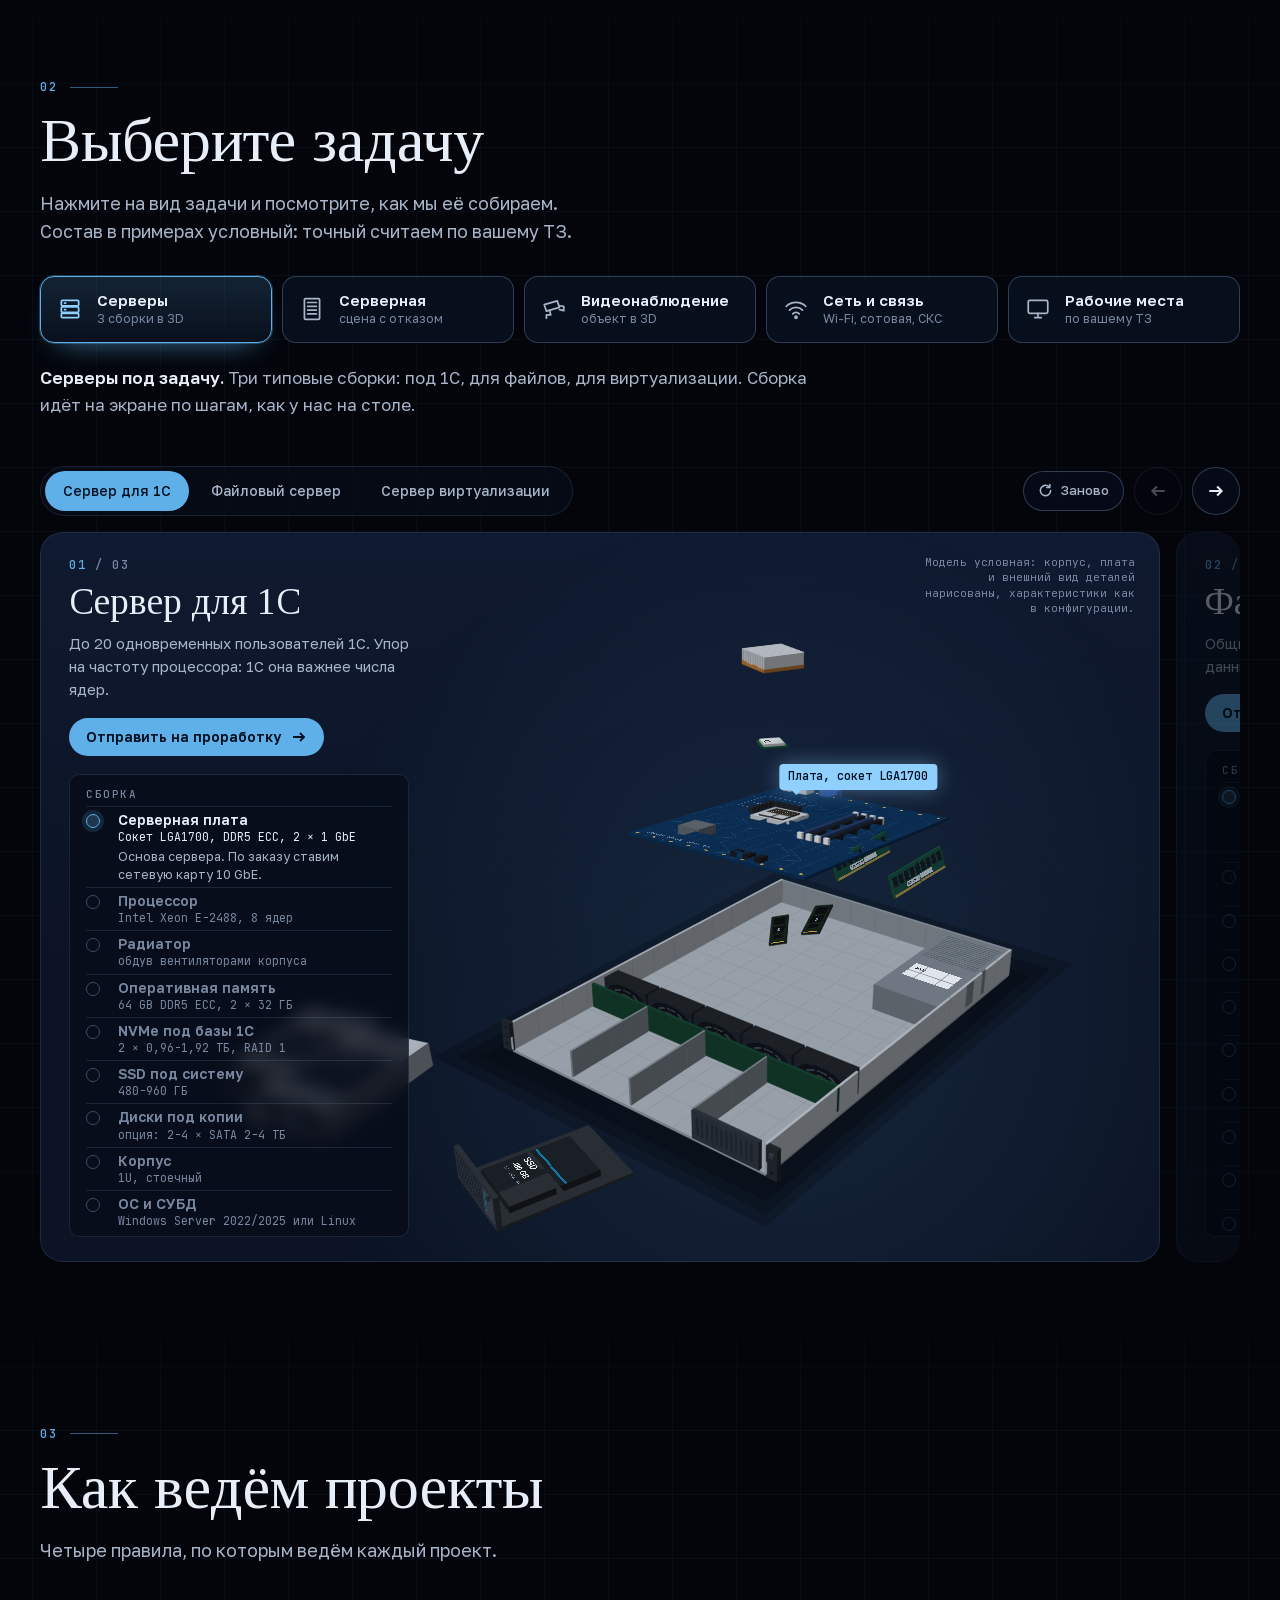
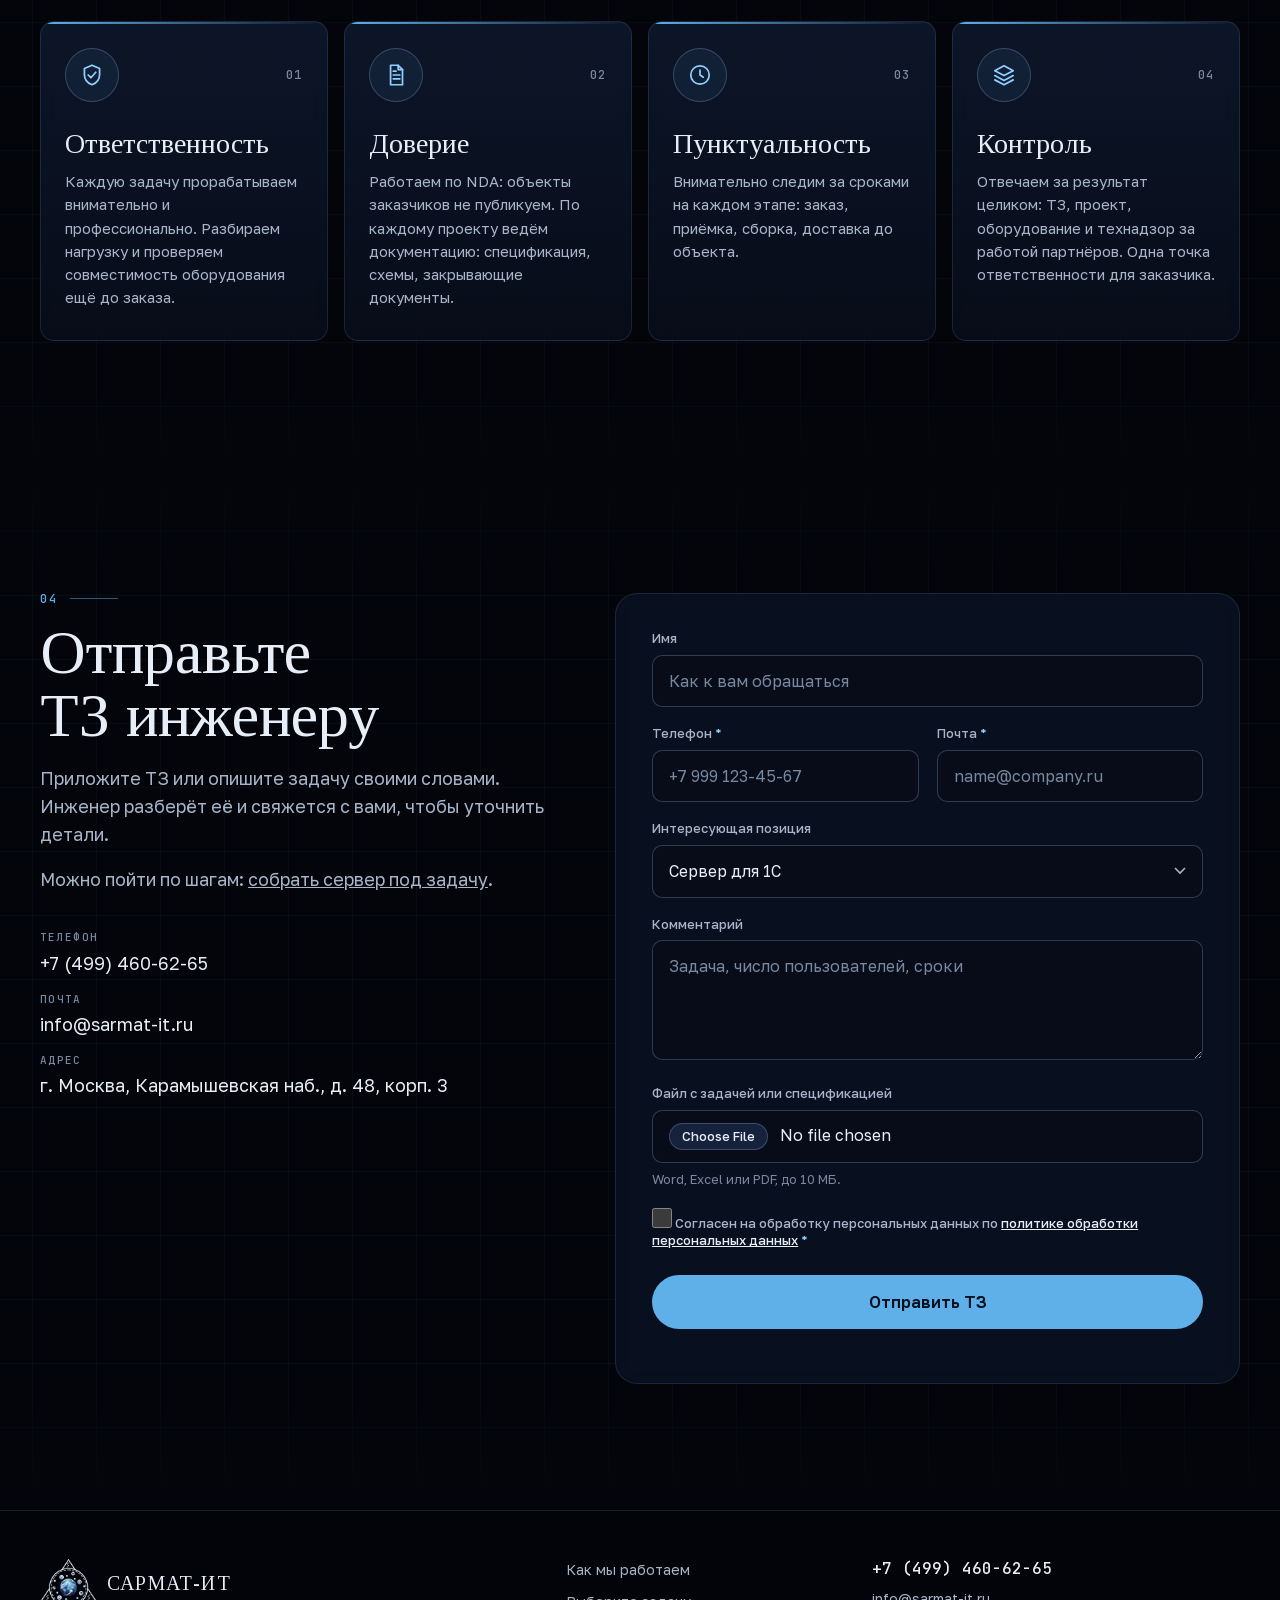
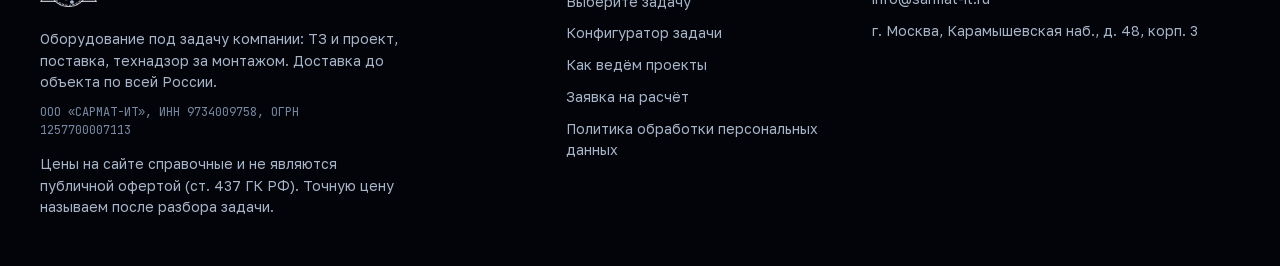
==== commit 92101480: "Превью сайта hub-2026-11 (25.11.2026) Источник: сайт/mockups/hub-2026-11/site в sarmat-it-management" ====
--- a/oborudovanie/index.html
+++ b/oborudovanie/index.html
@@ -13,18 +13,28 @@
 <script>document.documentElement.classList.add('js')</script>
 <link rel="preload" href="fonts/tinos-cyrillic.woff2" as="font" type="font/woff2" crossorigin>
 <link rel="preload" href="fonts/golos-text-cyrillic.woff2" as="font" type="font/woff2" crossorigin>
-<link rel="stylesheet" href="styles.css?v=hub6">
+<link rel="stylesheet" href="styles.css?v=hub8">
 <script src="cookie.js?v=7b3fe5ad" defer></script>
+<script>
+/* hub-2026-11: пришли с другой страницы. Логотип перехода встаёт ровно на место логотипа этой страницы
+   (он сразу собран, main.js: intro), дальше обычный путь: прокрутка ведёт в глобус и вниз к Земле */
+window.SarmatPage = { arrive(logo, ov) {
+  const own = document.querySelector('.si-logo');
+  const m = own && scrollY < 40 && /translate\(([-\d.]+)px, ([-\d.]+)px\) scale\(([-\d.]+)\)/.exec(own.style.transform || '');
+  ov.clear();
+  if (!m) { ov.end(); return; }
+  own.style.opacity = 0;
+  logo.glide(+m[3], +m[1], +m[2], 700).then(() => { own.style.opacity = ''; ov.end(); });
+} };
+</script>
 <script src="tasks.js?v=2" defer></script>
-<script src="main.js?v=hub4" defer></script>
-<script>try{if(sessionStorage.getItem('sarmat-transit')){document.documentElement.classList.add('tr-in');window.__trArrive=1}}catch(e){}setTimeout(function(){document.documentElement.classList.remove('tr-in')},2000)</script>
+<script src="main.js?v=hub6" defer></script>
+<script>try{if(sessionStorage.getItem('sarmat-transit')){if(innerWidth>760)document.documentElement.classList.add('tr-in');window.__trArrive=1}}catch(e){}setTimeout(function(){document.documentElement.classList.remove('tr-in')},2000)</script>
 <link rel="stylesheet" href="../transit.css?v=3">
-<link rel="stylesheet" href="../site-header.css?v=5">
-<link rel="stylesheet" href="../pagehero.css?v=4">
-<script src="../site-header.js?v=2" defer></script>
+<link rel="stylesheet" href="../site-header.css?v=6">
+<script src="../site-header.js?v=3" defer></script>
 <script src="../sarmat-logo.js?v=2" defer></script>
-<script src="../transit.js?v=4" defer></script>
-<script src="../pagehero.js?v=4" defer></script>
+<script src="../transit.js?v=5" defer></script>
 </head>
 <body>
 
@@ -53,31 +63,27 @@
 </header>
 
 <main>
-  <!-- 1. ПЕРВЫЙ ЭКРАН (hub-2026-11, общий каркас pagehero.css/js). Старый первый экран со спутниками-меню и спуском к Земле снят (Антон, 24.11.2026). Картинка: ТЗ заказчика в центре, вокруг виды задач. Узел открывает свою вкладку в «Выберите задачу» (tasks.js) -->
-  <section class="hero ph" id="hero" aria-labelledby="hero-title">
-    <div class="ph-in">
-      <div class="ph-offer">
-        <p class="ph-eyebrow"><i aria-hidden="true"></i>Оборудование под задачу</p>
-        <h1 class="ph-h1" id="hero-title">Оборудование, на котором работает <span>ваша компания</span></h1>
-        <p class="ph-sub">Пишем ТЗ и проект, подбираем и поставляем оборудование, ведём технадзор за монтажом. Монтаж выполняют наши партнёры.</p>
-        <p class="ph-more">Совместимость проверяем до заказа. Серверы собираем и тестируем до отправки. В КП точная модель и цена по каждой строке.</p>
-        <div class="ph-cta">
-          <a class="ph-btn ph-btn-main" href="#request">Отправить ТЗ <svg viewBox="0 0 16 16" aria-hidden="true"><path d="M2 8h11M9 4l4 4-4 4"/></svg></a>
-          <a class="ph-btn ph-btn-alt" href="#tasks">Выбрать задачу</a>
-        </div>
-        <p class="ph-more ph-conf">Сервер можно собрать самому по шагам: <a href="configurator.html">конфигуратор задачи</a>. Справа соберётся сводка, её отправите инженеру.</p>
-      </div>
-      <div class="sp" data-hero-pic>
-        <svg class="sp-beams" aria-hidden="true" focusable="false"></svg>
-        <a class="sp-center" href="#request" aria-label="ТЗ заказчика: отправить инженеру">
-          <span class="sp-bar"><i></i><i></i><i></i><em>техническое задание</em></span>
-          <span class="sp-body"><i class="ico sp-ico" data-morph aria-hidden="true"><svg viewBox="0 0 24 24"><path d="M6 3h9l4 4v14H6z"/><path d="M15 3v4h4M9 11h7M9 14.5h7M9 18h4"/></svg></i><b>Ваше ТЗ</b><span>разбираем и собираем под задачу</span><u></u><u></u><u></u></span>
-        </a>
-        <a class="sp-node n1" href="#catalog"><i class="ico" data-morph aria-hidden="true"><svg viewBox="0 0 24 24"><rect x="4" y="4" width="16" height="5" rx="1"/><rect x="4" y="10" width="16" height="5" rx="1"/><rect x="4" y="16" width="16" height="4" rx="1"/></svg></i><b>Серверы</b><span>3 сборки в 3D</span></a>
-        <a class="sp-node n2" href="#turnkey"><i class="ico" data-morph aria-hidden="true"><svg viewBox="0 0 24 24"><rect x="5" y="2.5" width="14" height="19" rx="1"/><path d="M8 6h8M8 9.5h8M8 13h8M8 16.5h8"/></svg></i><b>Серверная</b><span>сцена с отказом</span></a>
-        <a class="sp-node n3" href="#net"><i class="ico" data-morph aria-hidden="true"><svg viewBox="0 0 24 24"><path d="M3 9.5a13 13 0 0 1 18 0"/><path d="M6 13a8.5 8.5 0 0 1 12 0"/><path d="M9 16.5a4 4 0 0 1 6 0"/><circle cx="12" cy="19.6" r="1"/></svg></i><b>Сеть и связь</b><span>Wi-Fi, сотовая, СКС</span></a>
-        <a class="sp-node n4" href="#workplaces"><i class="ico" data-morph aria-hidden="true"><svg viewBox="0 0 24 24"><rect x="3" y="4" width="18" height="12" rx="1.5"/><path d="M9 20h6M12 16v4"/></svg></i><b>Рабочие места</b><span>по вашему ТЗ</span></a>
-        <a class="sp-node n5" href="#video"><i class="ico" data-morph aria-hidden="true"><svg viewBox="0 0 24 24"><path d="M3 8l12-3.5 2 6L5 14z"/><path d="M17 9l4 .5v4l-4-1"/><path d="M8 13.5l1 4H5v3"/></svg></i><b>Видеонаблюдение</b><span>объект в 3D</span></a>
+  <!-- 1. ПЕРВЫЙ ЭКРАН: сборка логотипа и спуск в глобус к Земле, как на боевом sarmat-it.ru (Антон, 25.11.2026: оставить).
+       «Рабочий стол» со спутниками-меню снят (main.js, uT = 0) -->
+  <section class="hero" id="hero" aria-label="Сармат-ИТ">
+    <div class="si-track">
+      <div class="si-stage">
+        <!-- Спуск: после сборки логотипа камера влетает в глобус эмблемы и садится на Землю, в Москве -->
+        <canvas class="ds-cv" aria-hidden="true"></canvas>
+        <div class="si-logo" aria-hidden="true"></div>
+        <div class="hero-foot"><h1 class="hero-line">Оборудование под задачу компании</h1></div>
+        <div class="ds-caps" aria-hidden="true">
+          <p class="ds-cap"><span class="ds-eyebrow">География</span><span class="ds-line">Доставка до объекта по всей России</span></p>
+          <p class="ds-cap"><span class="ds-eyebrow">55°45′ с. ш., 37°37′ в. д.</span><span class="ds-line">Москва</span></p>
+          <p class="ds-cap ds-cap-land"><span class="ds-eyebrow">Посадка</span><span class="ds-line">Ближе к делу</span></p>
+        </div>
+        <!-- Подсказка появляется, когда логотип собрался. Жест или нажатие проигрывает главу до «Как мы работаем» (main.js, hero) -->
+        <button class="si-hint" type="button" aria-label="Дальше: как мы работаем">
+          <span class="si-hint-ico" aria-hidden="true"><i></i><i></i><i></i></span>
+          <span class="si-hint-txt t-touch" aria-hidden="true">Проведите снизу вверх</span>
+          <span class="si-hint-txt t-mouse" aria-hidden="true">Листайте вниз</span>
+        </button>
+        <div class="si-bar" aria-hidden="true"></div>
       </div>
     </div>
   </section>
@@ -435,8 +441,8 @@
             <p class="field-err" id="f-phone-err" hidden>Укажите телефон.</p>
           </div>
           <div class="field">
-            <label for="f-email">E-mail</label>
-            <input class="input" id="f-email" name="email" type="email" inputmode="email" placeholder="name@company.ru, если удобнее письмом" autocomplete="email" maxlength="254" aria-describedby="f-email-err">
+            <label for="f-email">Почта <span class="req-mark" aria-hidden="true">*</span></label>
+            <input class="input" id="f-email" name="email" type="email" inputmode="email" placeholder="name@company.ru" autocomplete="email" maxlength="254" required aria-describedby="f-email-err">
             <p class="field-err" id="f-email-err" hidden>Проверьте адрес e-mail.</p>
           </div>
         </div>
--- a/oborudovanie/styles.css
+++ b/oborudovanie/styles.css
@@ -445,6 +445,7 @@
   .js.cookie-open .asst { bottom: calc(28px + var(--cookie-h, 0px) + env(safe-area-inset-bottom, 0px)); }
   /* First screen: the headline and the hint stand above the notice instead of under it */
   .js.cookie-open .hero-foot { bottom: calc(132px + var(--cookie-h, 0px) + env(safe-area-inset-bottom, 0px)); }
+  .js.cookie-open .ds-caps { bottom: calc(68px + var(--cookie-h, 0px) + env(safe-area-inset-bottom, 0px)); }
   .js.cookie-open .si-hint { bottom: calc(20px + var(--cookie-h, 0px) + env(safe-area-inset-bottom, 0px)); }
 }
 @media (max-width: 600px) {
@@ -597,9 +598,7 @@
 /* ===== Телефон (мобильная ревизия 24.11.2026): сборки сразу после первого экрана, короче страница ===== */
 @media (max-width: 760px) {
   .sec { padding-block: 56px; }
-  main { display: flex; flex-direction: column; }
-  main > * { order: 5; }
-  main > #hero { order: 1; } main > .first-screen-end { order: 2; } main > #tasks { order: 3; } main > #process { order: 4; }
+  /* порядок блоков как на компьютере: спуск к Земле ведёт в «Как мы работаем» */
   .steps4 { gap: 22px; margin-top: 28px; }
   .deliv { margin-top: 28px; }
   .vals { grid-template-columns: 1fr; gap: 8px; margin-top: 24px; }
@@ -608,4 +607,3 @@
   .tk-tab { min-width: 150px; }
 }
 @media (max-width: 860px) { .gal-card { height: min(calc(100svh - 150px), 600px); min-height: 480px; } }
-@media (max-width: 760px) { main > section > .wrap > .eyebrow:first-child { display: none; } }
--- a/site-header.css
+++ b/site-header.css
@@ -45,7 +45,7 @@
   .sh-panel-extra a:first-child { font-size: 21px; color: #e8eef7; }
   .sh-panel-cta { display: flex !important; align-items: center; justify-content: center; min-height: 52px; margin-top: 8px; border-radius: 999px; color: #05101c !important; background: linear-gradient(110deg, #a594ff, #7ce7f2 58%, #5fb0e8); font-weight: 600; font-size: 16px !important; }
 }
-.sh-panel-cta { display: none !important; }
+@media (min-width: 761px) { .sh-panel-cta { display: none !important; } }
 /* Нижняя панель на телефоне: «Позвонить» и главная кнопка страницы. Появляется после первого экрана, у формы прячется */
 .sh-bar { display: none; }
 @media (max-width: 760px) {
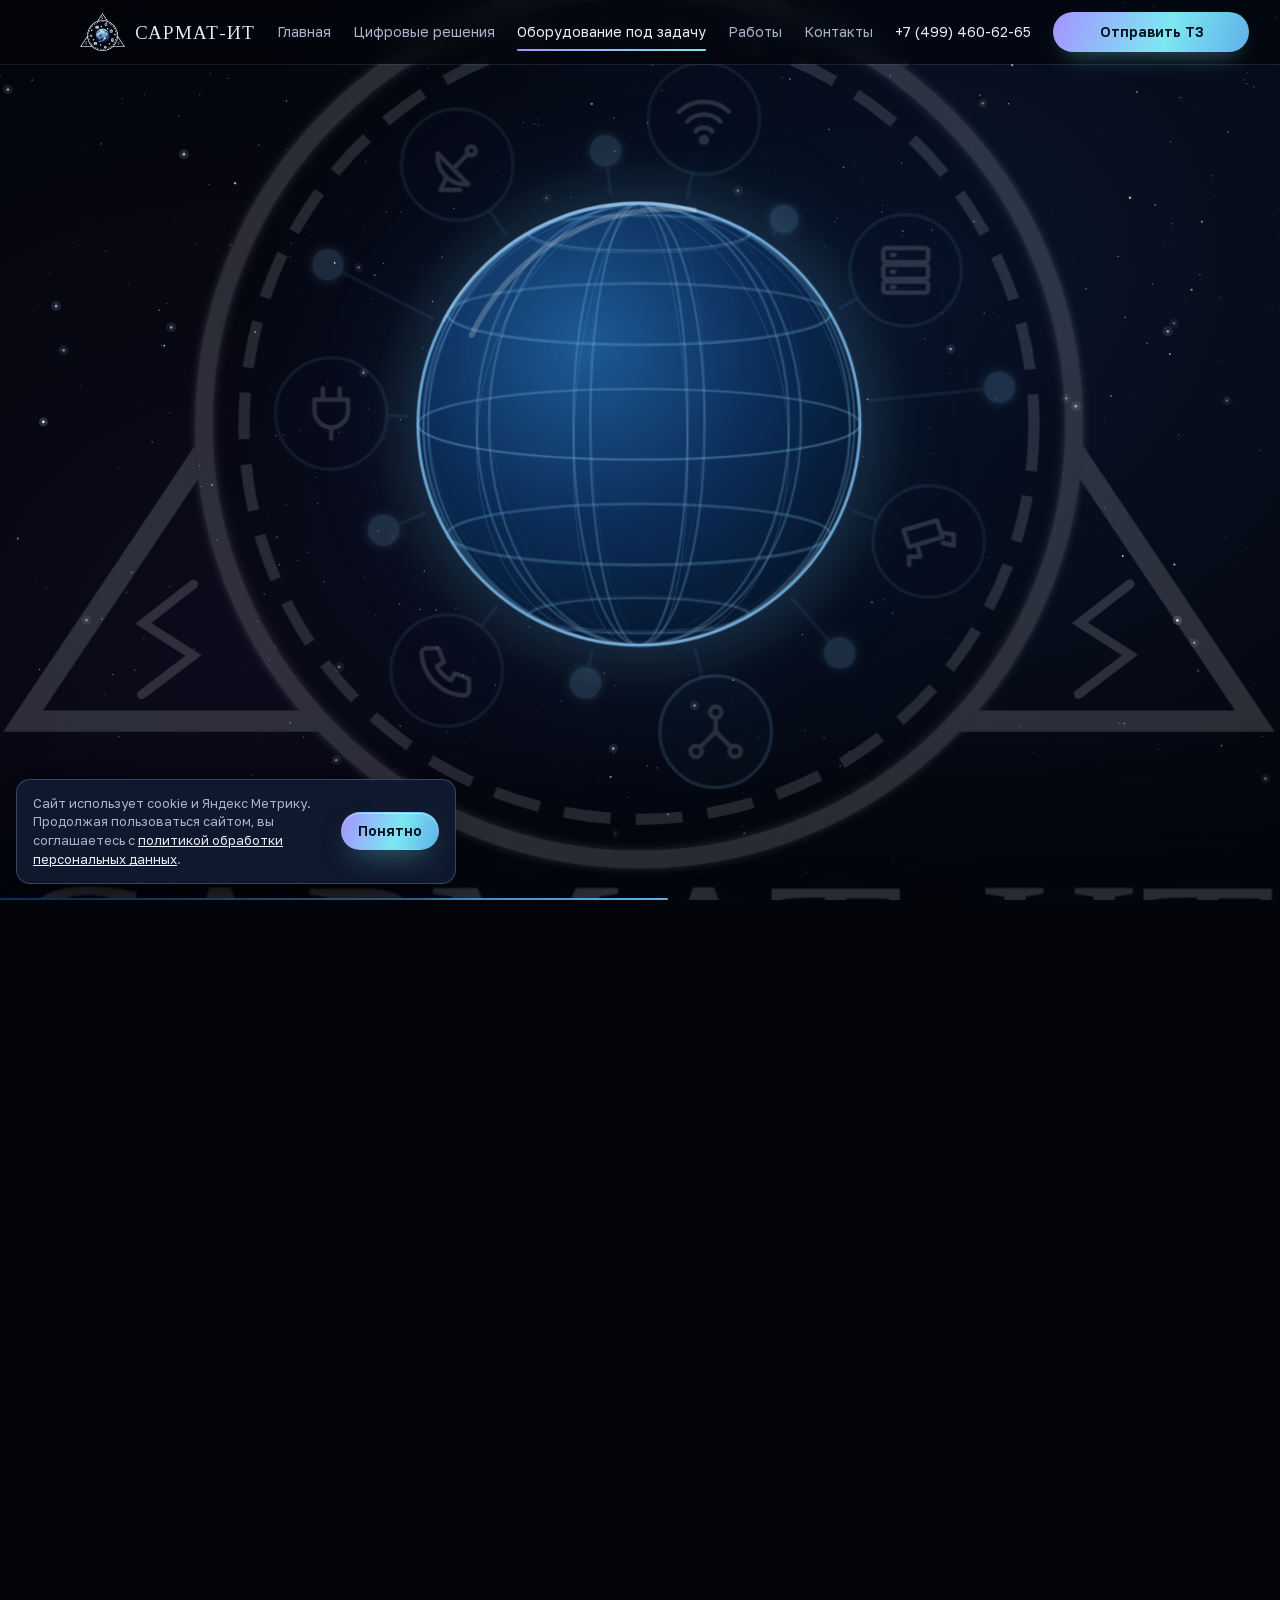
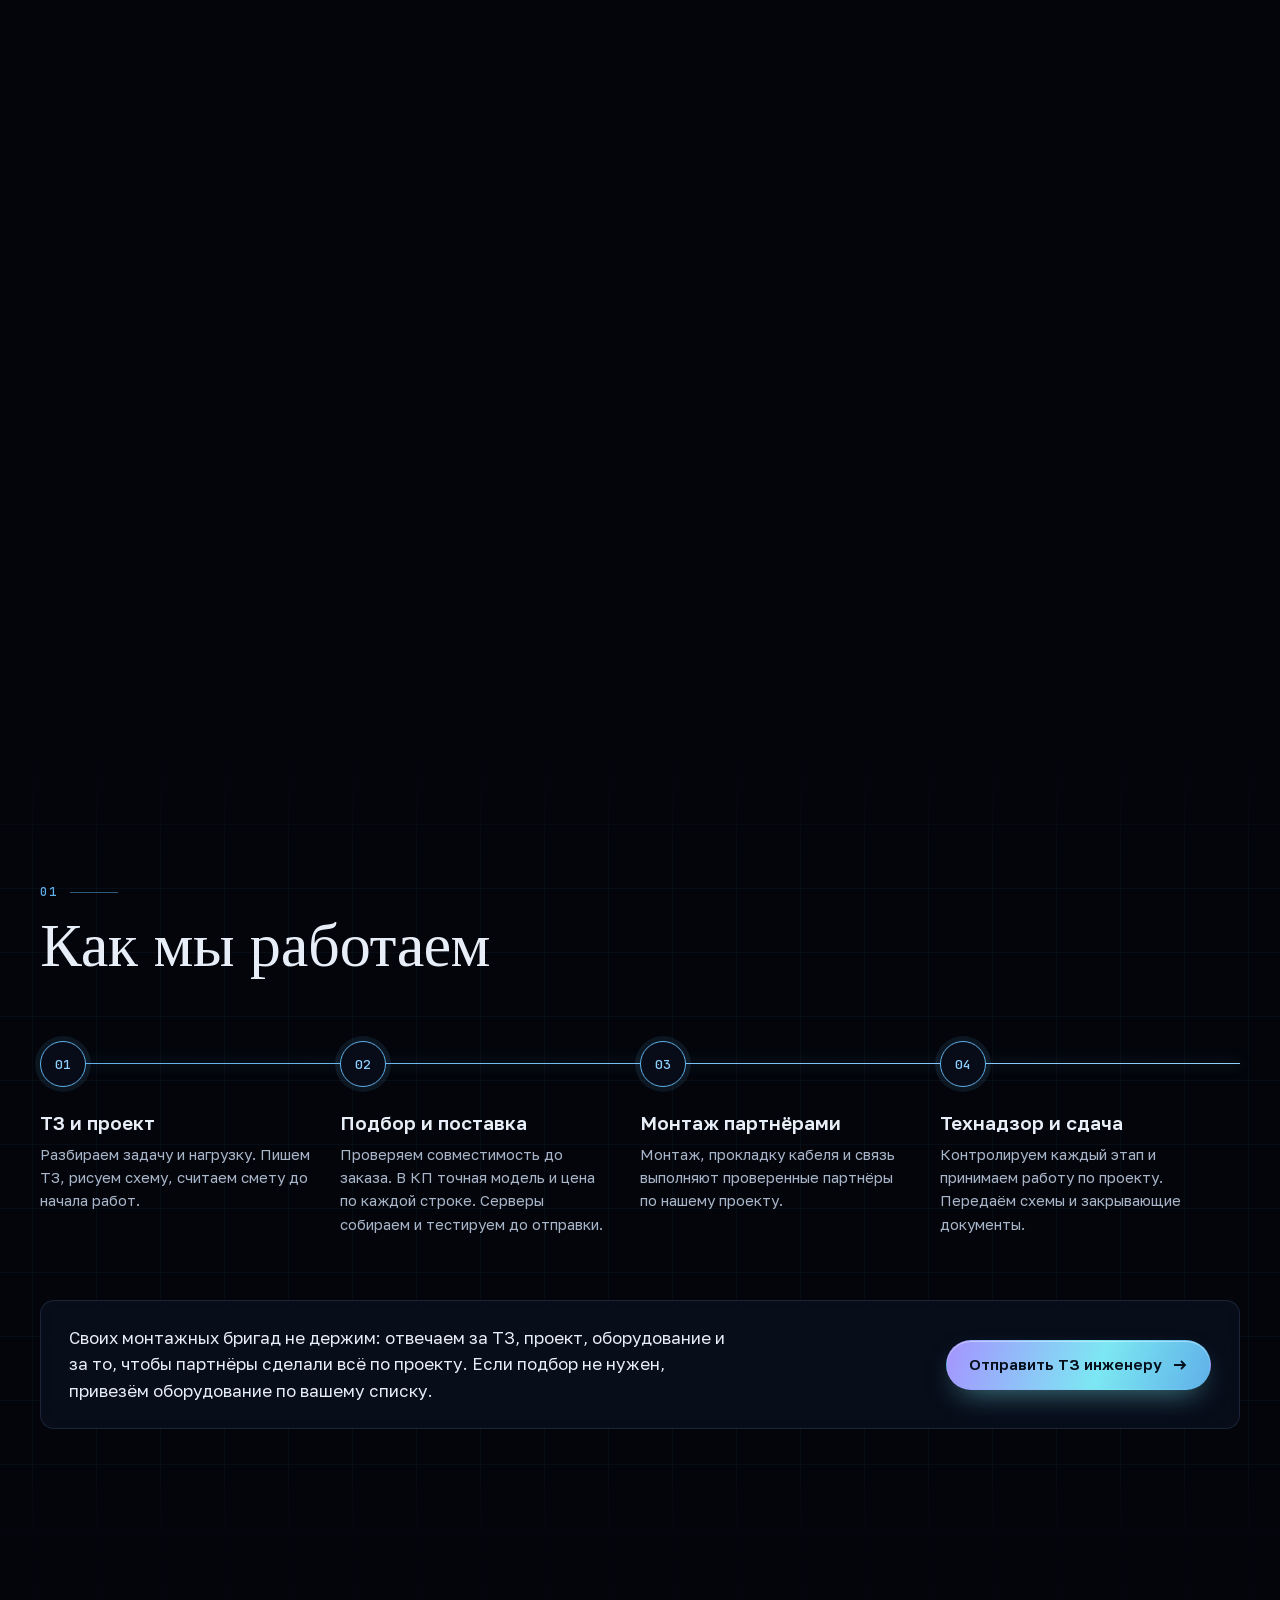
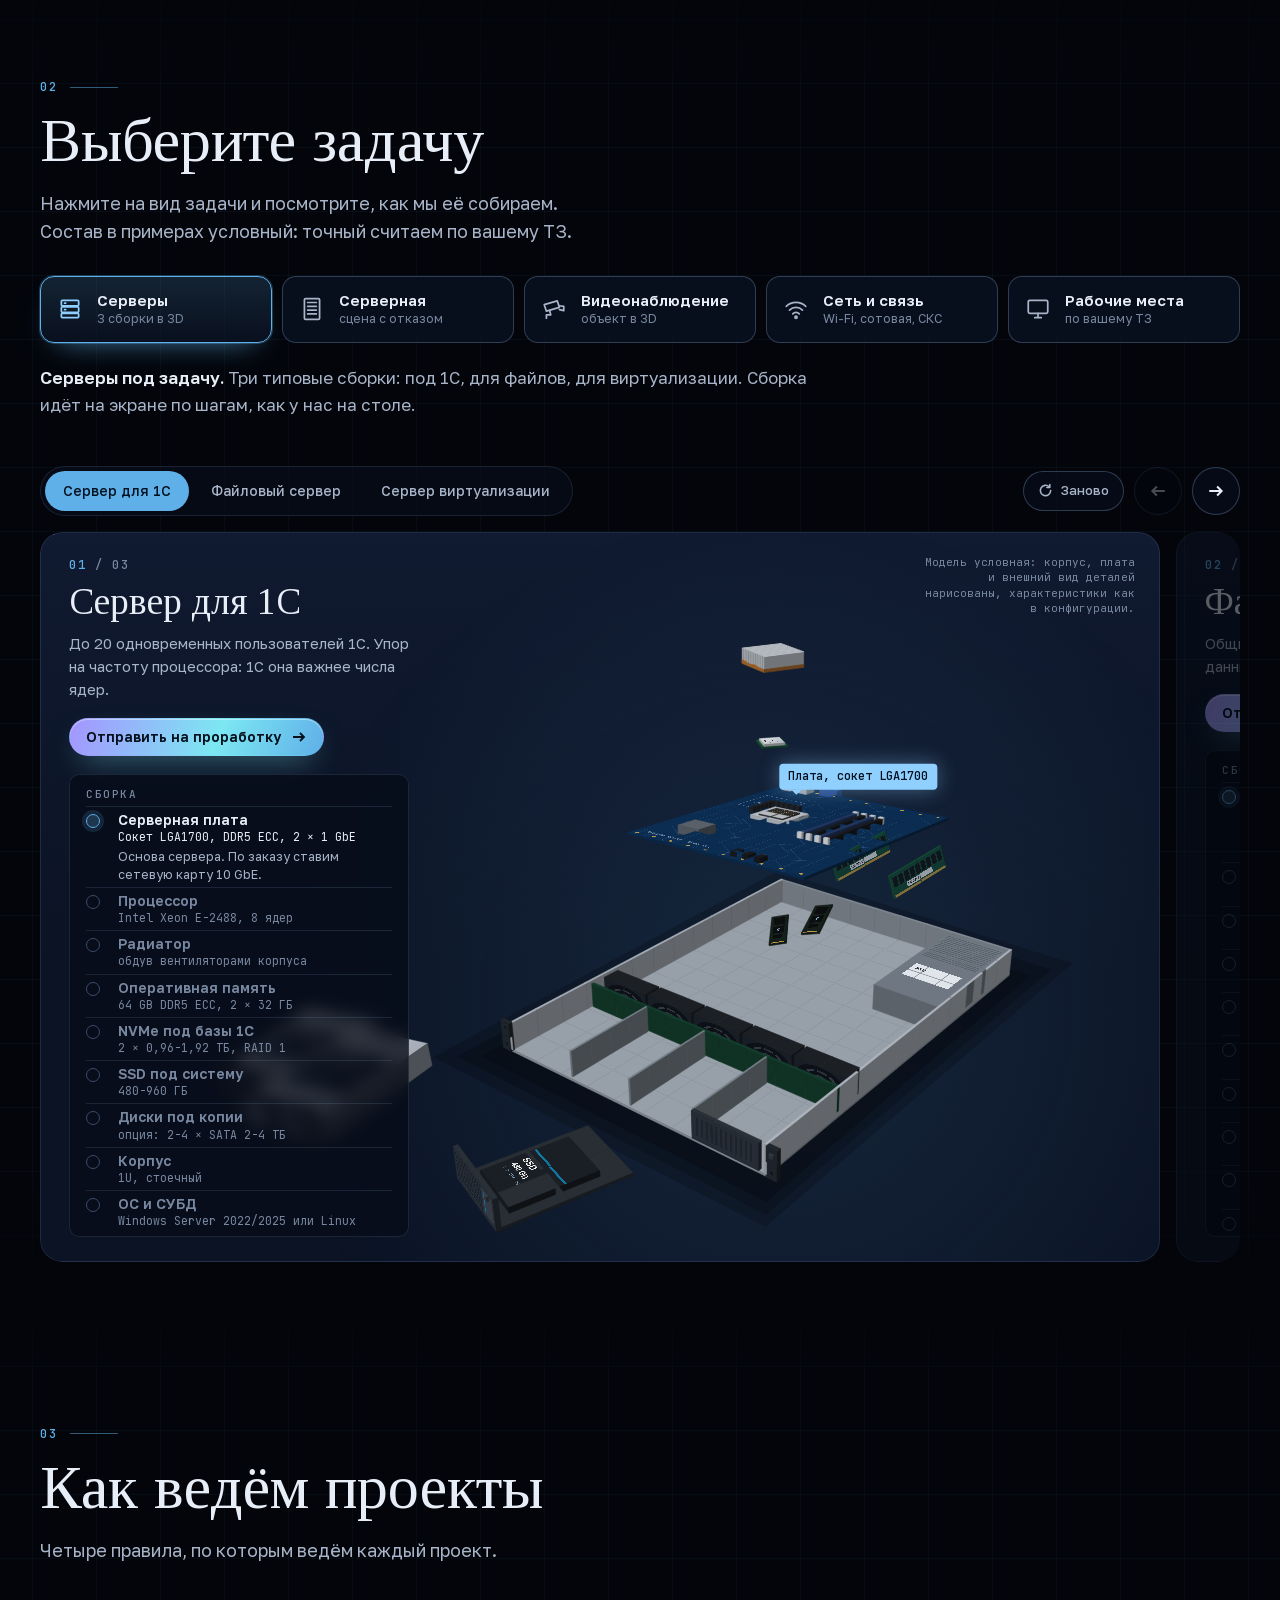
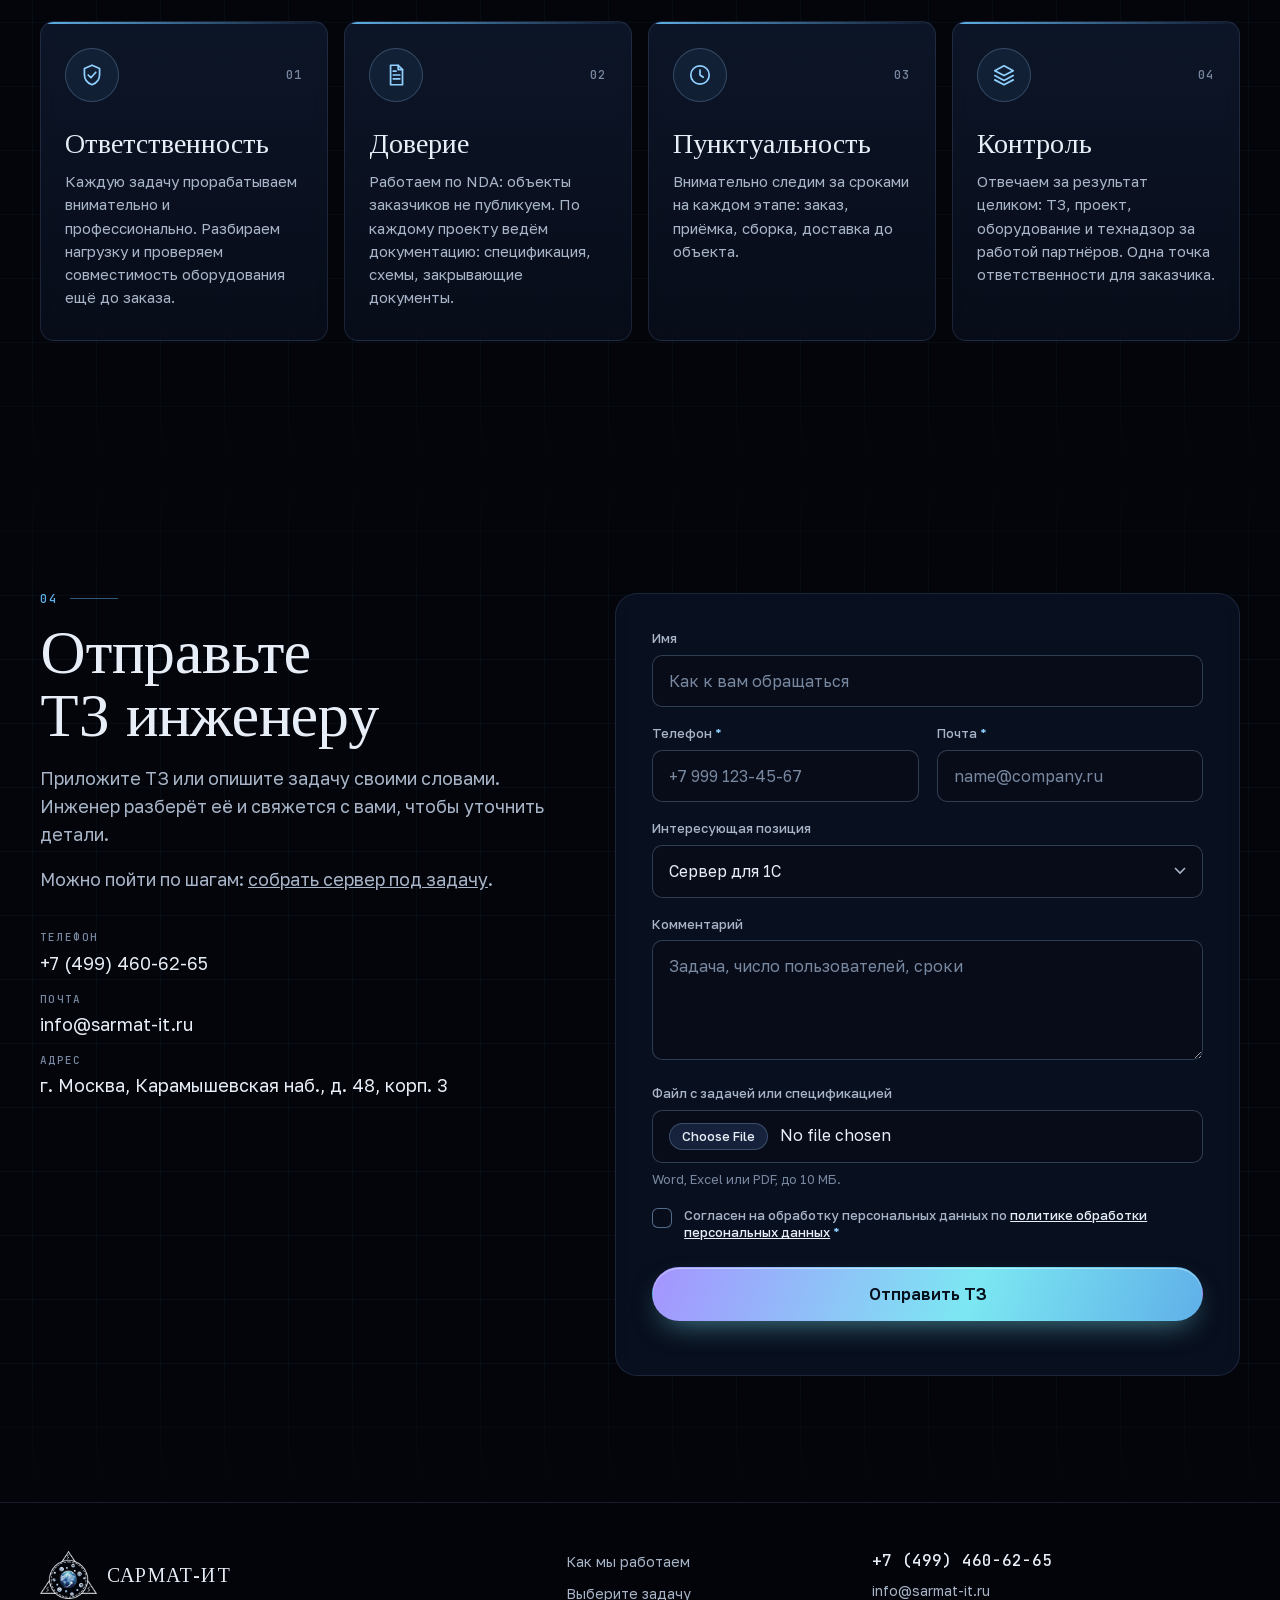
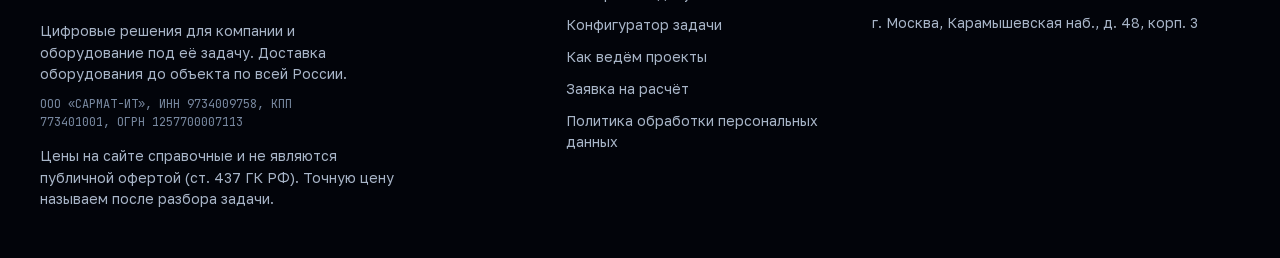
==== commit fbe886d4: "Превью сайта hub-2026-11 (26.11.2026) Источник: сайт/mockups/hub-2026-11/site в sarmat-it-management" ====
--- a/oborudovanie/index.html
+++ b/oborudovanie/index.html
@@ -13,7 +13,7 @@
 <script>document.documentElement.classList.add('js')</script>
 <link rel="preload" href="fonts/tinos-cyrillic.woff2" as="font" type="font/woff2" crossorigin>
 <link rel="preload" href="fonts/golos-text-cyrillic.woff2" as="font" type="font/woff2" crossorigin>
-<link rel="stylesheet" href="styles.css?v=hub8">
+<link rel="stylesheet" href="styles.css?v=hub11">
 <script src="cookie.js?v=7b3fe5ad" defer></script>
 <script>
 /* hub-2026-11: пришли с другой страницы. Логотип перехода встаёт ровно на место логотипа этой страницы
@@ -28,10 +28,10 @@
 } };
 </script>
 <script src="tasks.js?v=2" defer></script>
-<script src="main.js?v=hub6" defer></script>
+<script src="main.js?v=hub7" defer></script>
 <script>try{if(sessionStorage.getItem('sarmat-transit')){if(innerWidth>760)document.documentElement.classList.add('tr-in');window.__trArrive=1}}catch(e){}setTimeout(function(){document.documentElement.classList.remove('tr-in')},2000)</script>
 <link rel="stylesheet" href="../transit.css?v=3">
-<link rel="stylesheet" href="../site-header.css?v=6">
+<link rel="stylesheet" href="../site-header.css?v=8">
 <script src="../site-header.js?v=3" defer></script>
 <script src="../sarmat-logo.js?v=2" defer></script>
 <script src="../transit.js?v=5" defer></script>
@@ -452,12 +452,13 @@
           </select>
         </div>
         <div class="field"><label for="f-msg">Комментарий</label><textarea class="input" id="f-msg" name="msg" placeholder="Задача, число пользователей, сроки"></textarea></div>
-        <div class="field">
+        <details class="file-more" id="fileMore"><summary>+ Приложить файл с задачей</summary>
+          <div class="field">
           <label for="f-file">Файл с задачей или спецификацией</label>
           <input class="input input-file" id="f-file" name="file" type="file" accept=".doc,.docx,.xls,.xlsx,.pdf" aria-describedby="f-file-hint f-file-err">
           <p class="field-hint" id="f-file-hint">Word, Excel или PDF, до 10 МБ.</p>
           <p class="field-err" id="f-file-err" hidden></p>
-        </div>
+          </div></details><script>try{if(innerWidth>760)document.getElementById("fileMore").open=true}catch(e){}</script>
         <div class="field field-check">
           <label class="check" for="f-consent">
             <input id="f-consent" name="consent" type="checkbox" value="yes" required aria-describedby="f-consent-err">
@@ -483,8 +484,8 @@
         <img src="img/logo.png?v=09bfd983" width="57" height="48" alt="" decoding="async">
         <span>САРМАТ-ИТ</span>
       </a>
-      <p>Оборудование под задачу компании: ТЗ и проект, поставка, технадзор за монтажом. Доставка до объекта по всей России.</p>
-      <p class="ftr-req">ООО «САРМАТ-ИТ», ИНН 9734009758, ОГРН 1257700007113</p>
+      <p>Цифровые решения для компании и оборудование под её задачу. Доставка оборудования до объекта по всей России.</p>
+      <p class="ftr-req">ООО «САРМАТ-ИТ», ИНН 9734009758, КПП 773401001, ОГРН 1257700007113</p>
       <p class="ftr-offer">Цены на сайте справочные и не являются публичной офертой (ст. 437 ГК РФ). Точную цену называем после разбора задачи.</p>
     </div>
     <nav class="ftr-nav" aria-label="Разделы (подвал)">
--- a/oborudovanie/styles.css
+++ b/oborudovanie/styles.css
@@ -607,3 +607,42 @@
   .tk-tab { min-width: 150px; }
 }
 @media (max-width: 860px) { .gal-card { height: min(calc(100svh - 150px), 600px); min-height: 480px; } }
+
+/* Мелочи мобильной ревизии 25.11 (Н12, Н15) */
+.btn-primary { color: #05101c; background: linear-gradient(110deg, #a594ff, #7ce7f2 58%, #5fb0e8); box-shadow: 0 12px 30px -12px rgba(124,231,242,.6), inset 0 1px 0 rgba(255,255,255,.4); }
+.modal-x { width: 44px; height: 44px; right: 10px; top: 10px; }
+.check input { accent-color: #7ce7f2; }
+@media (max-width: 600px) {
+  .val-top { display: none; }
+  .val h3 { margin: 0 0 4px; font-size: 21px; }
+}
+@media (max-width: 760px) {
+  .val, .deliv, .form { -webkit-backdrop-filter: none; backdrop-filter: none; }
+  .val { background: linear-gradient(180deg, rgba(16,26,48,.97), rgba(11,19,36,.97)); }
+  .deliv, .form { background: rgba(11,19,36,.97); }
+}
+@media (max-width: 600px) {
+  .cookie { left: 0; right: 0; width: 100%; bottom: 0; border-radius: 14px 14px 0 0; border-width: 1px 0 0; padding: 10px 14px calc(10px + env(safe-area-inset-bottom, 0px)); }
+  .cookie p { font-size: 11.5px; line-height: 1.35; }
+}
+
+/* Флажок согласия: один вид на всех страницах */
+.check input[type=checkbox] { -webkit-appearance: none; appearance: none; flex: none; width: 20px; height: 20px; margin: 1px 0 0; border: 1.5px solid rgba(150,185,230,.55); border-radius: 6px; background: rgba(8,14,28,.6); display: inline-grid; place-content: center; cursor: pointer; transition: background .2s, border-color .2s; }
+.check input[type=checkbox]::before { content: ""; width: 10px; height: 6px; border: solid #05101c; border-width: 0 0 2px 2px; transform: rotate(-45deg) translate(1px, -1px); opacity: 0; }
+.check input[type=checkbox]:checked { border-color: transparent; background: linear-gradient(110deg, #a594ff, #7ce7f2 58%, #5fb0e8); }
+.check input[type=checkbox]:checked::before { opacity: 1; }
+.check input[type=checkbox]:focus-visible { outline: 2px solid #7ce7f2; outline-offset: 2px; }
+[data-invalid="true"] .check input[type=checkbox], .check[data-invalid="true"] input[type=checkbox] { border-color: #ff8a8a; }
+
+/* «Приложить файл»: на телефоне свёрнуто, на компьютере раскрыто */
+.file-more > summary { cursor: pointer; color: #8fd0ff; font-size: 14px; list-style: none; padding: 6px 0; width: max-content; }
+.file-more > summary::-webkit-details-marker { display: none; }
+.file-more[open] > summary { margin-bottom: 8px; }
+
+/* UX-ревизия, круг 2 (25.11.2026) */
+@media (min-width: 761px) { .file-more > summary { display: none; } }
+@media (max-width: 760px) { .file-more > summary { min-height: 44px; display: flex; align-items: center; } }
+.check, .field label.check { display: grid; grid-template-columns: 22px 1fr; column-gap: 10px; align-items: start; }
+.check > input { grid-column: 1; } .check > span { grid-column: 2; }
+.modal-title { padding-right: 52px; }
+.cookie { z-index: 95; }
--- a/site-header.css
+++ b/site-header.css
@@ -56,6 +56,17 @@
   .sh-bar-call svg { width: 18px; height: 18px; fill: none; stroke: currentColor; stroke-width: 1.8; }
   .sh-bar-main { color: #05101c; background: linear-gradient(110deg, #a594ff, #7ce7f2 58%, #5fb0e8); }
   html.sh-bar-on .cookie { bottom: calc(80px + env(safe-area-inset-bottom, 0px)); }
-  html.sh-bar-on body { padding-bottom: 72px; }
+  body { padding-bottom: calc(76px + env(safe-area-inset-bottom, 0px)); }
+  .ftr { padding-bottom: 28px !important; }
+  html.cookie-open body { padding-bottom: calc(76px + var(--cookie-h, 0px) + env(safe-area-inset-bottom, 0px)); }
   .asst { display: none !important; }
 }
+
+/* UX-ревизия, круг 2: уведомление не лежит поверх меню; кнопка в шапке одной ширины на всех страницах */
+html.sh-lock .cookie { display: none !important; }
+.sh-cta { min-width: 160px; justify-content: center; }
+@media (max-width: 760px) {
+  .cookie { gap: 10px !important; padding: 8px 12px calc(8px + env(safe-area-inset-bottom, 0px)) !important; }
+  .cookie p { font-size: 11px !important; line-height: 1.3 !important; }
+  .cookie .btn { min-height: 36px !important; padding: 0 12px !important; }
+}
